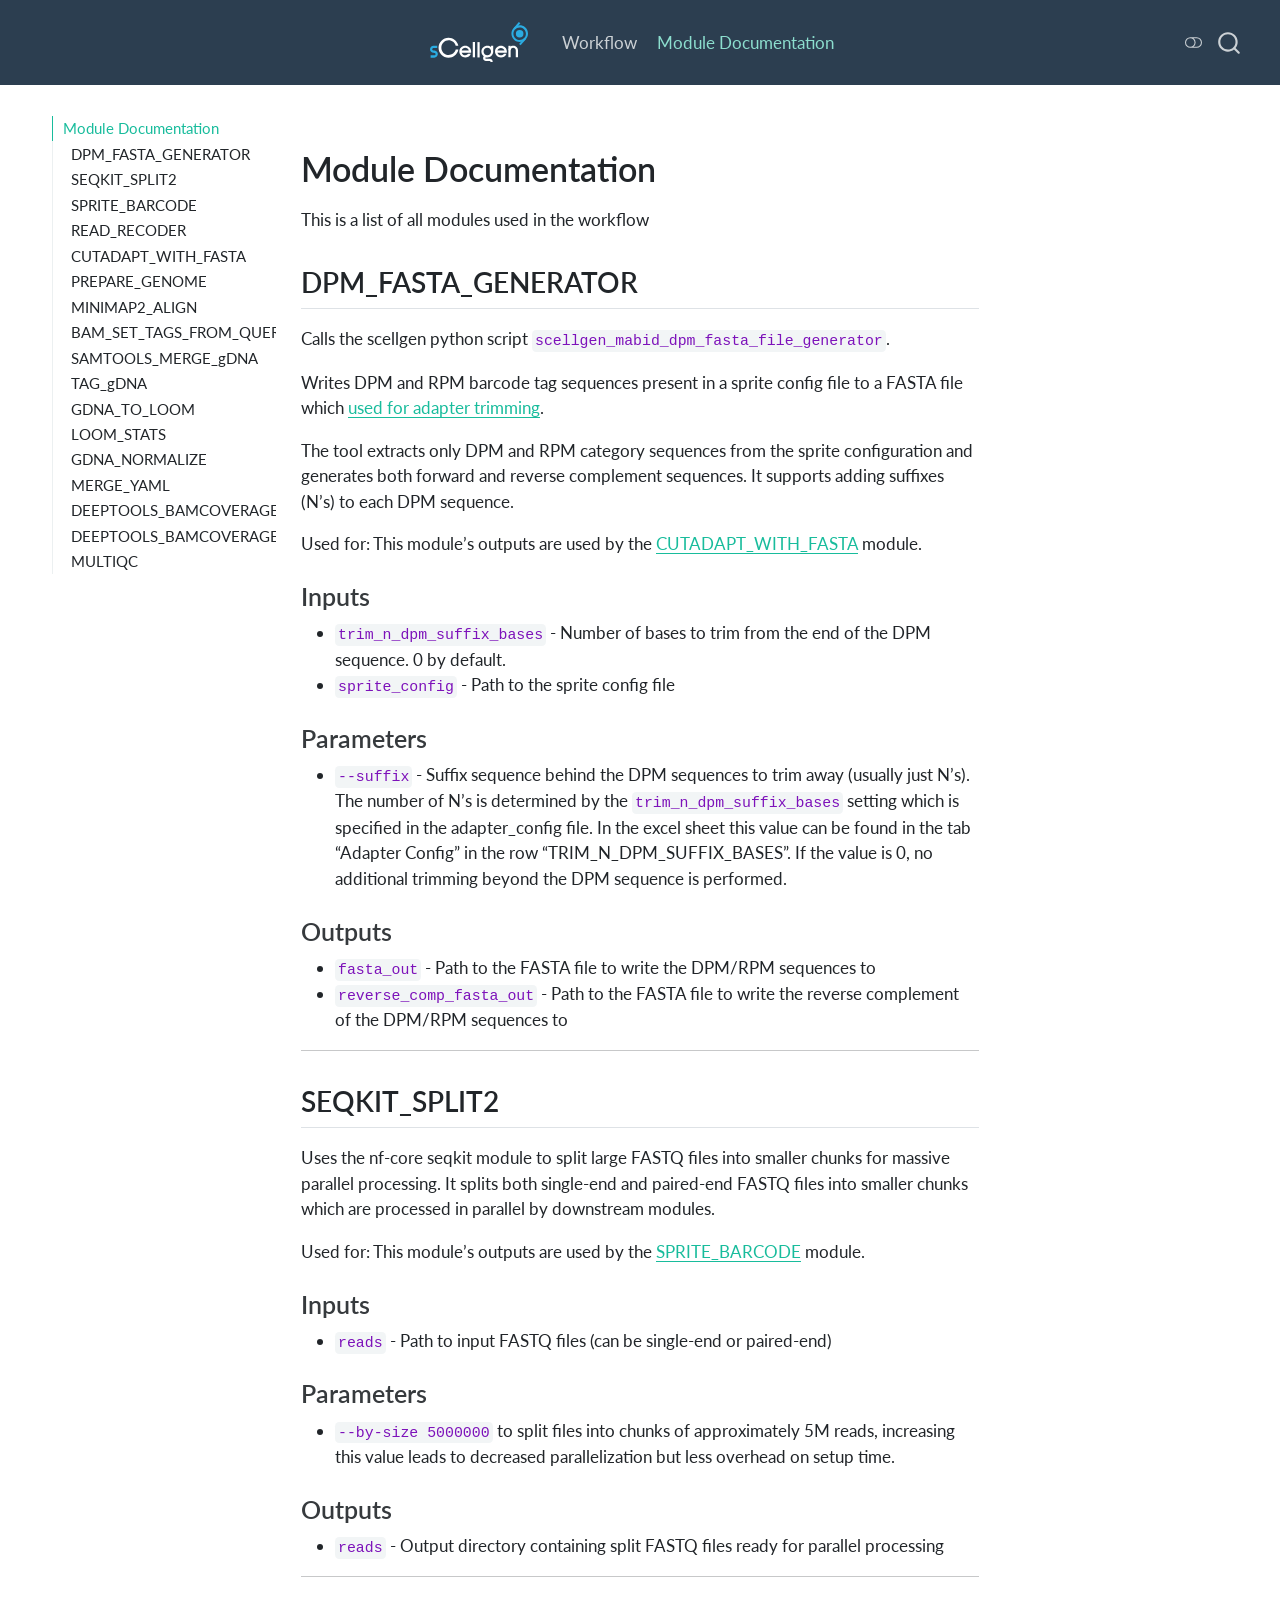
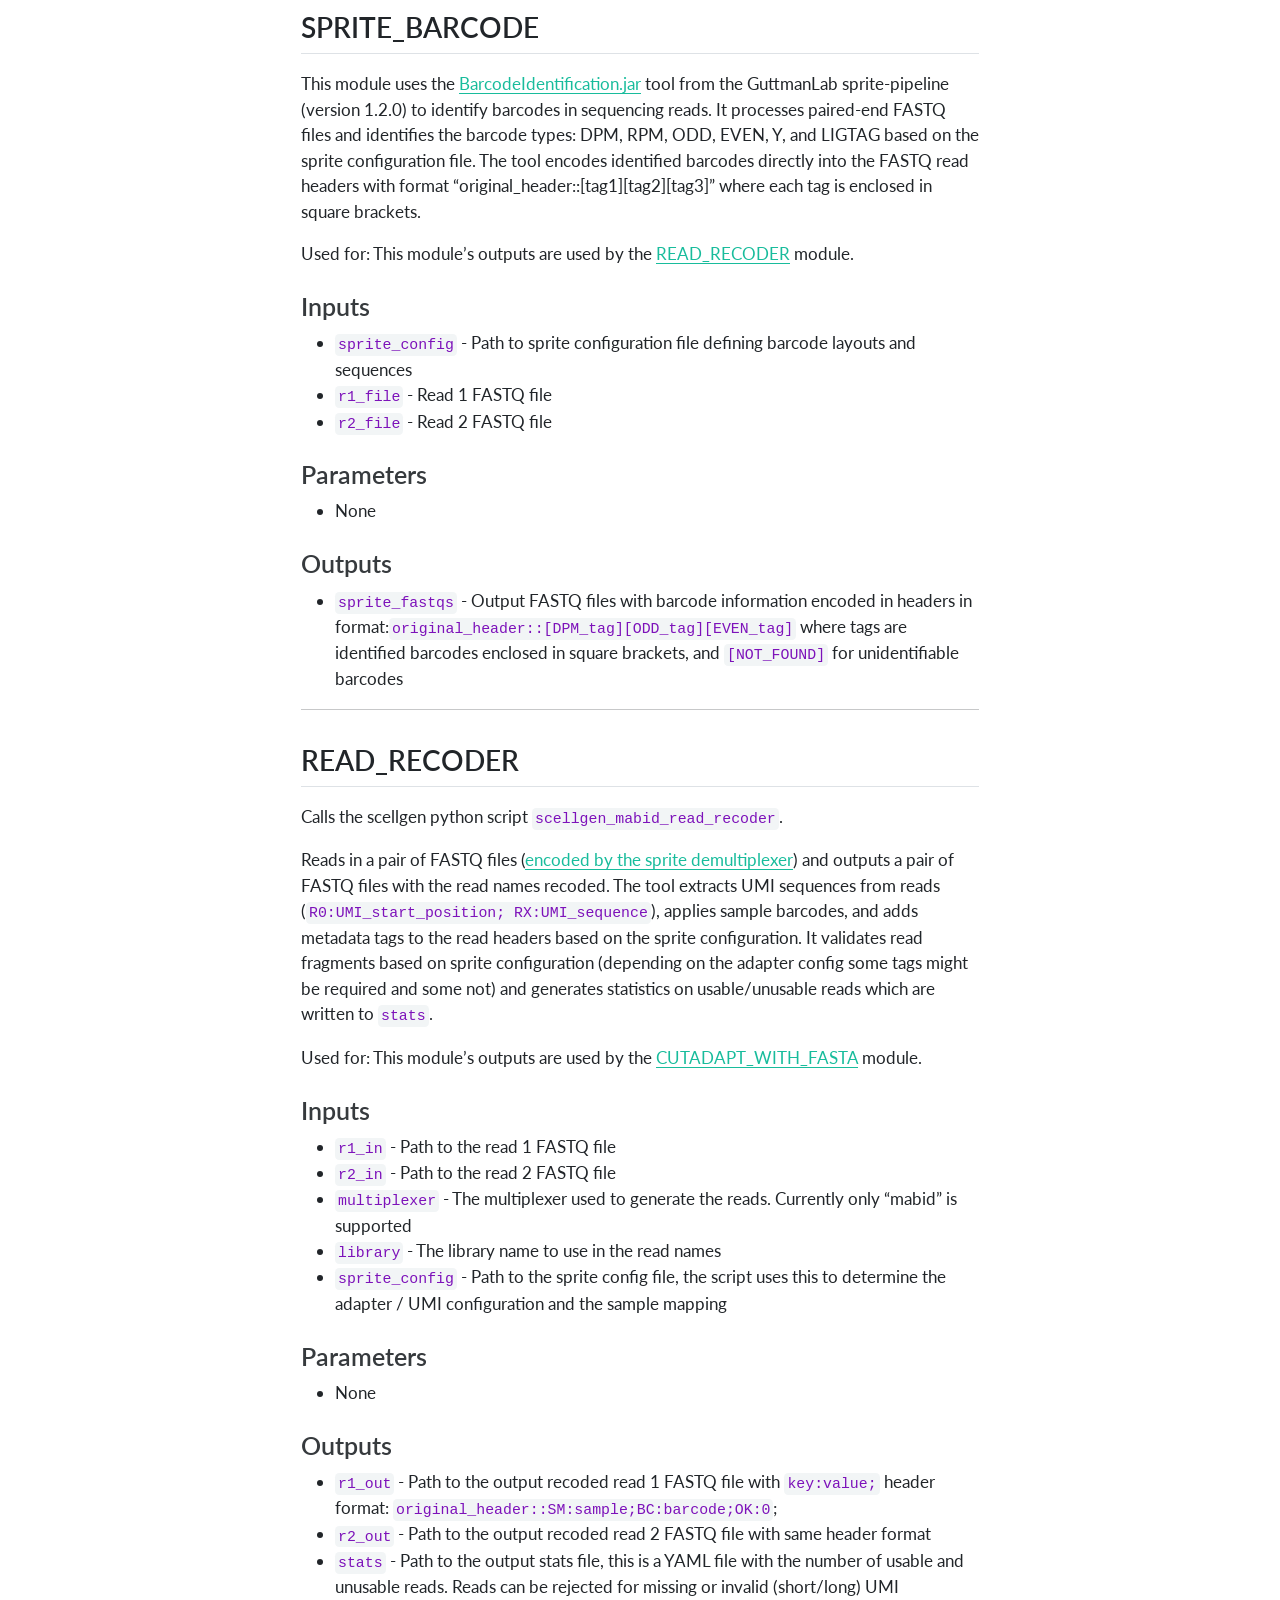
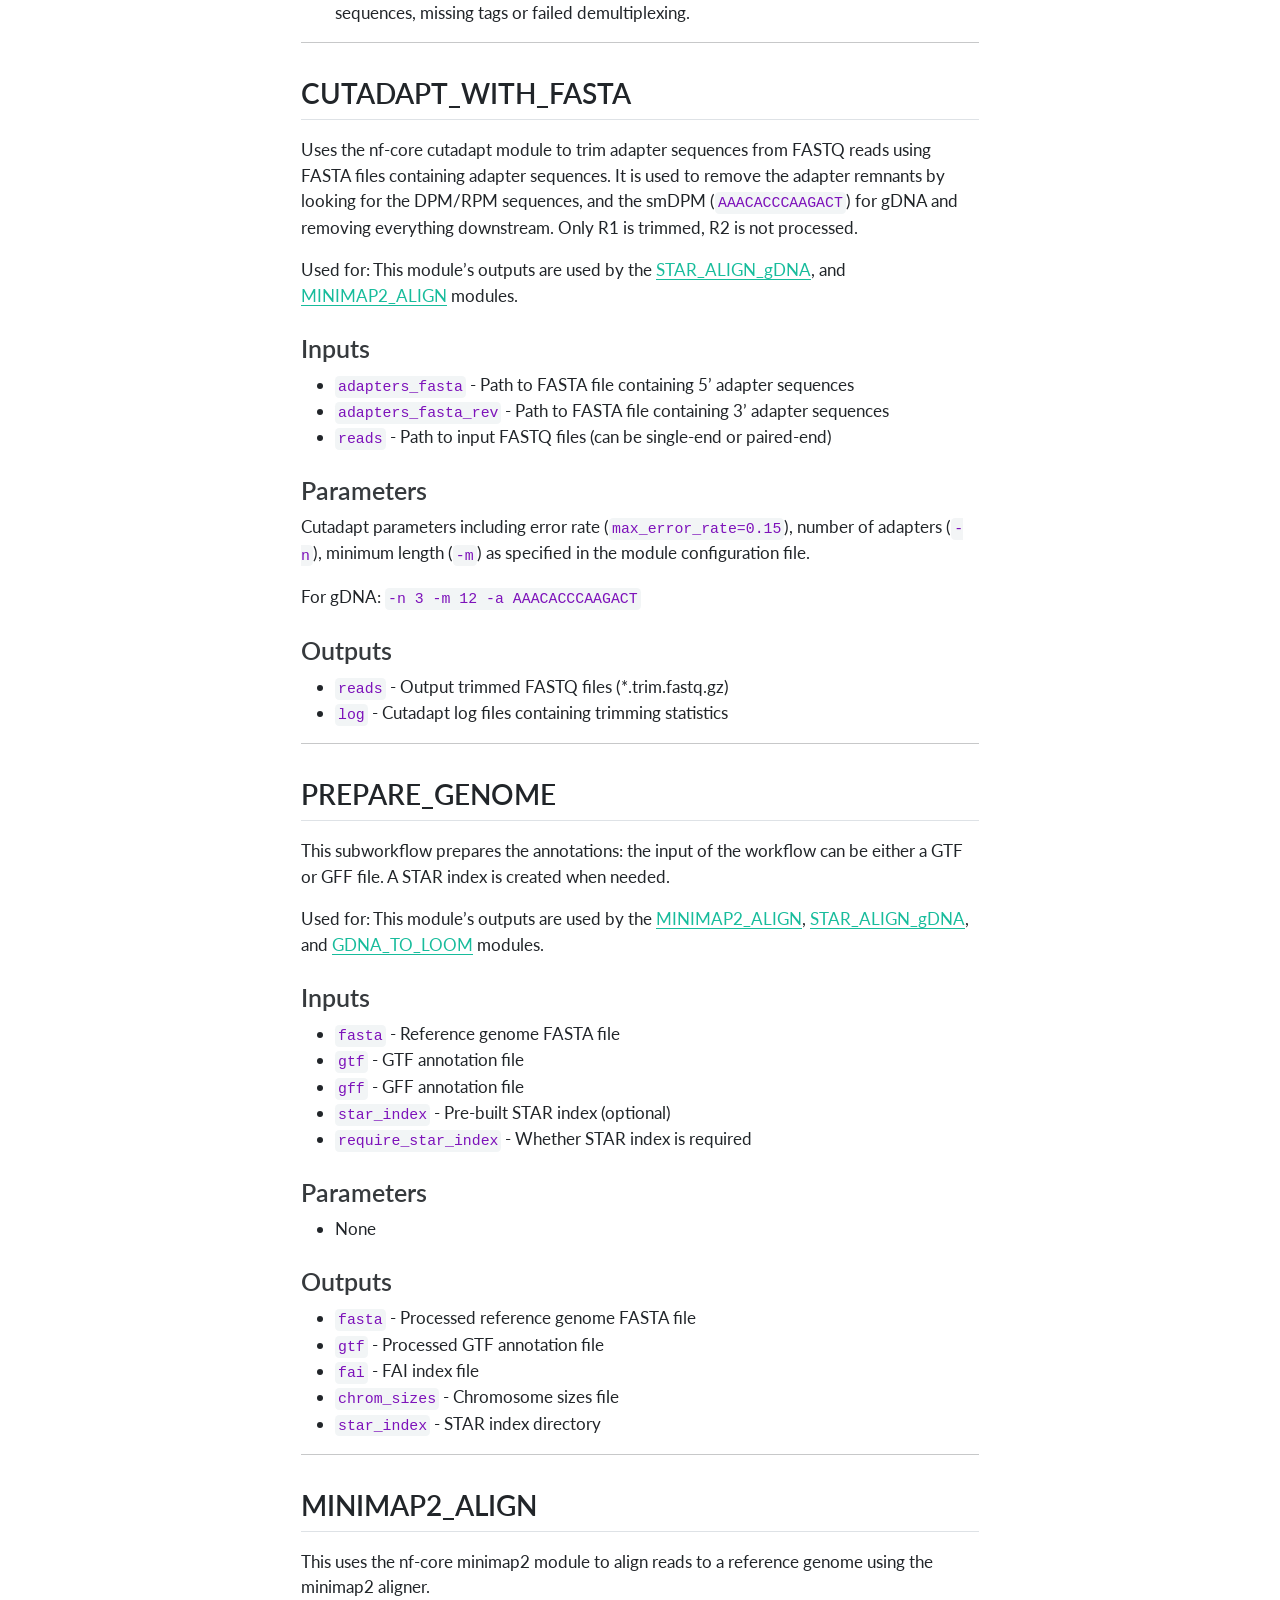
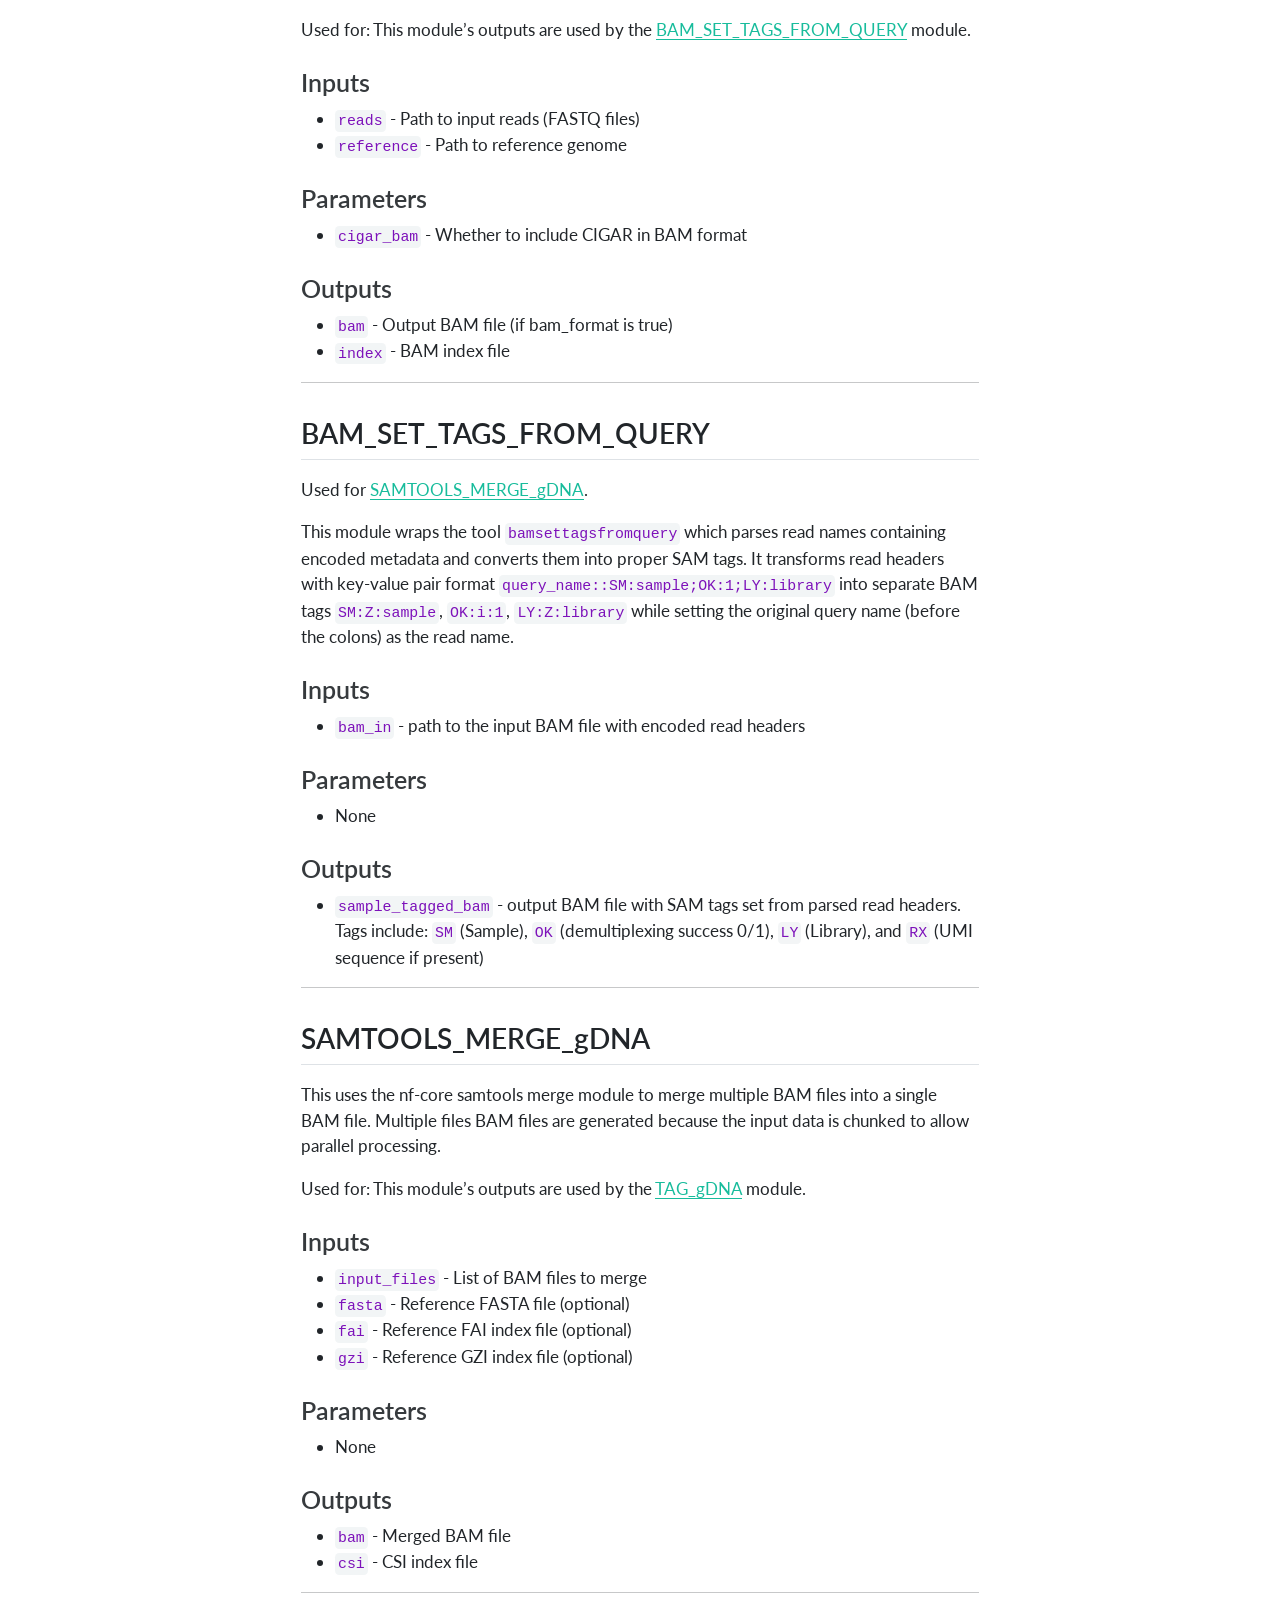
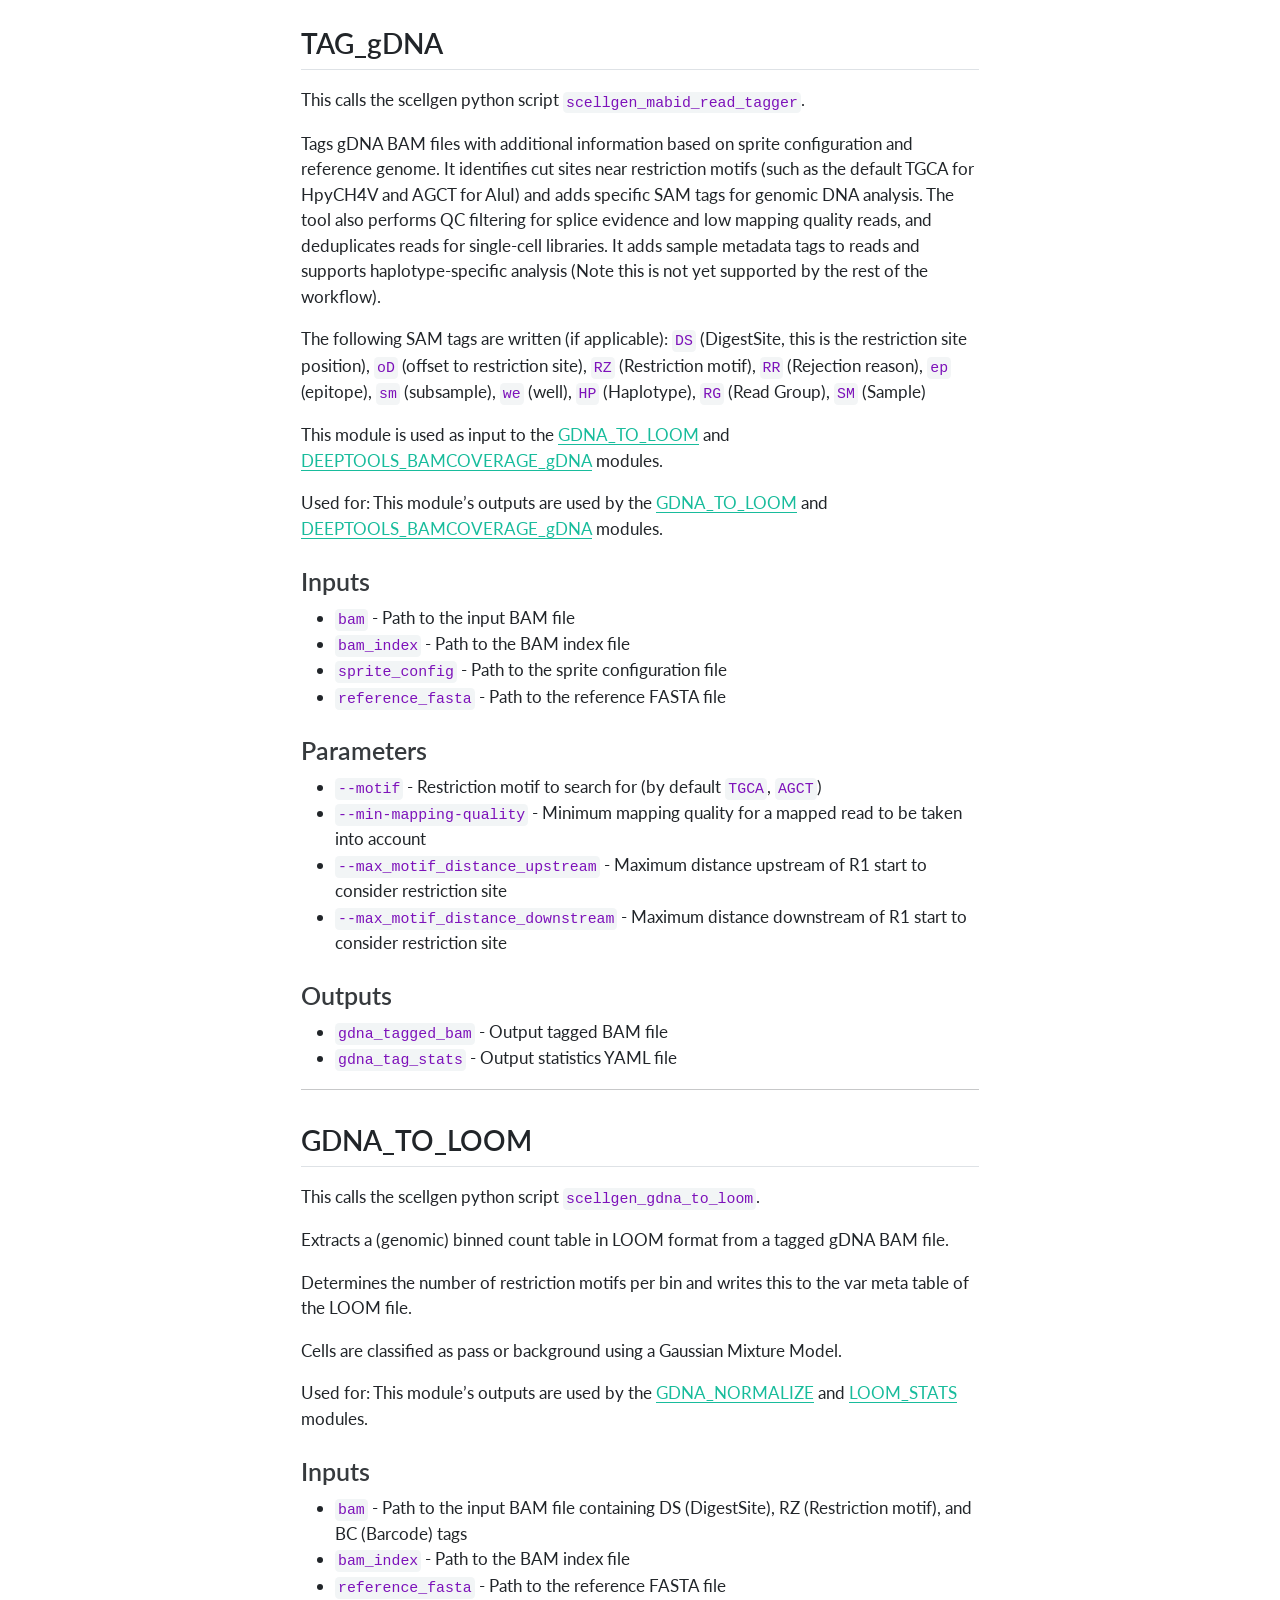
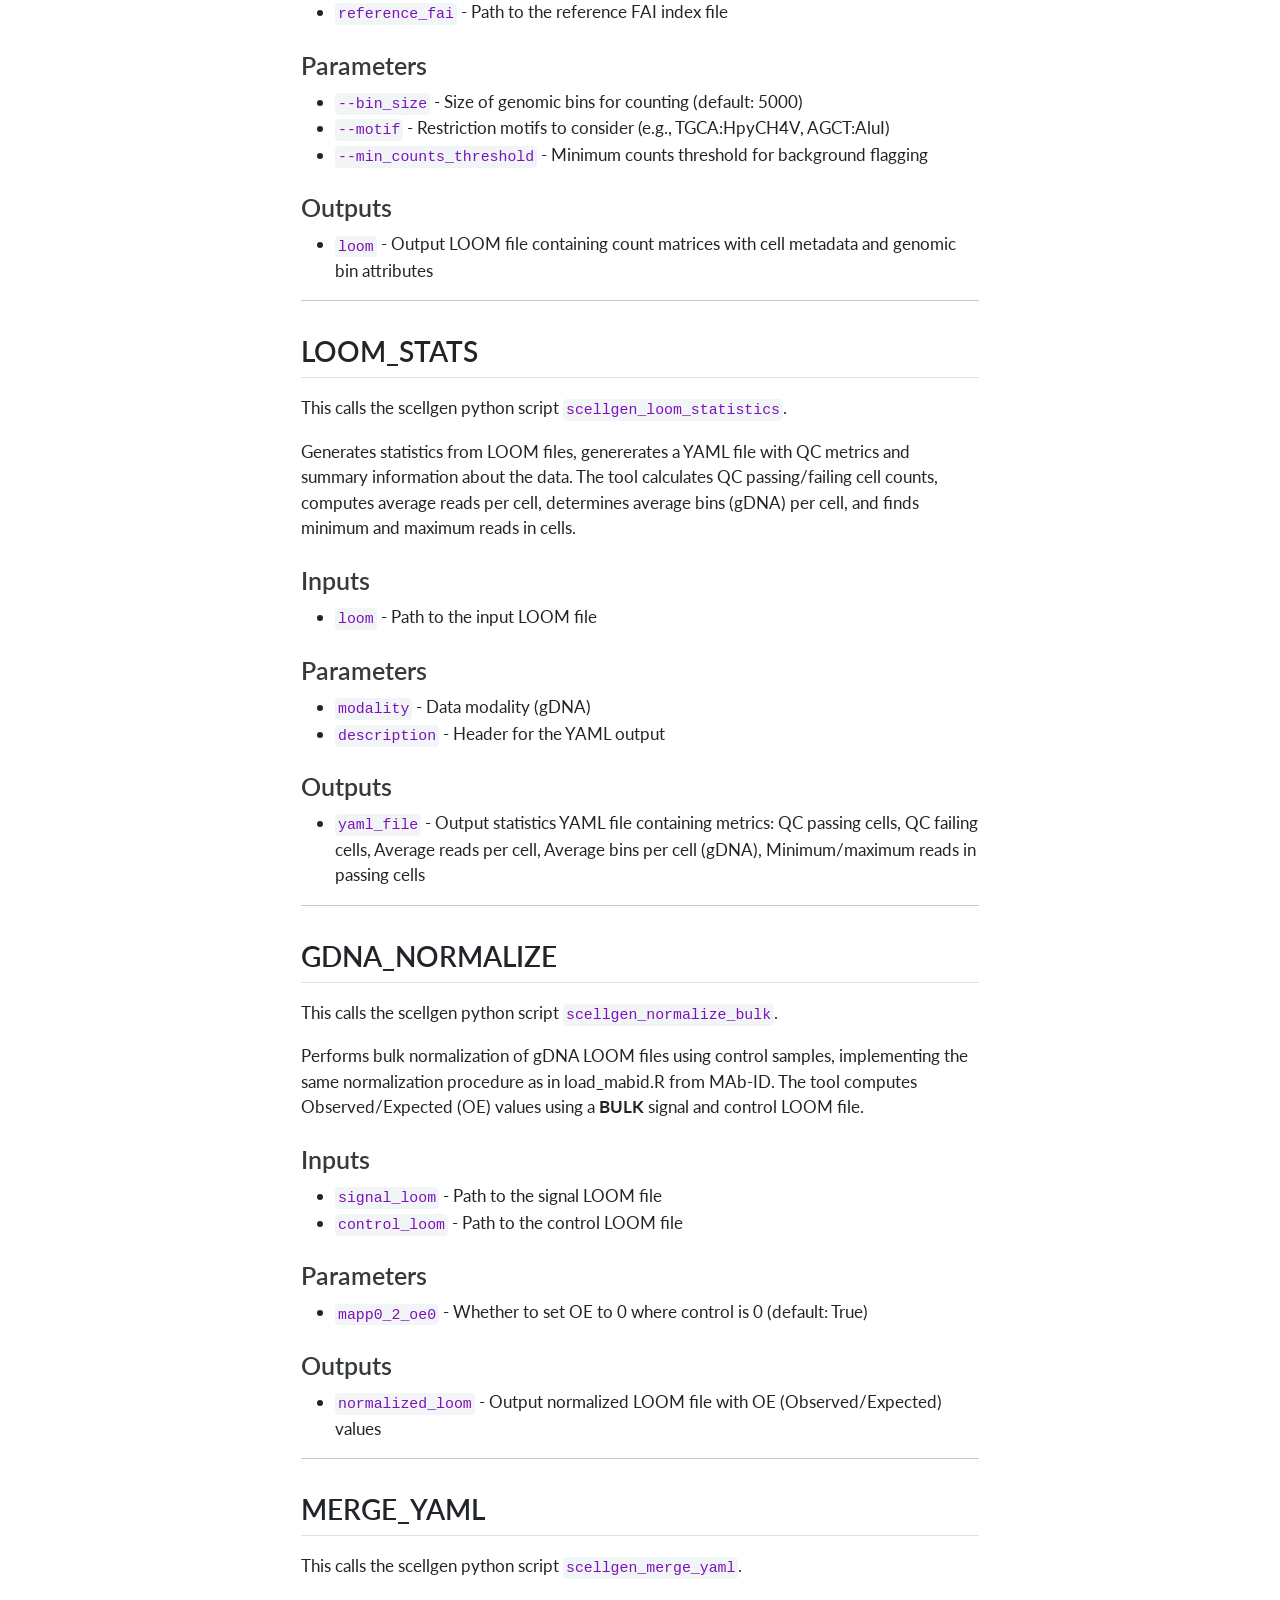
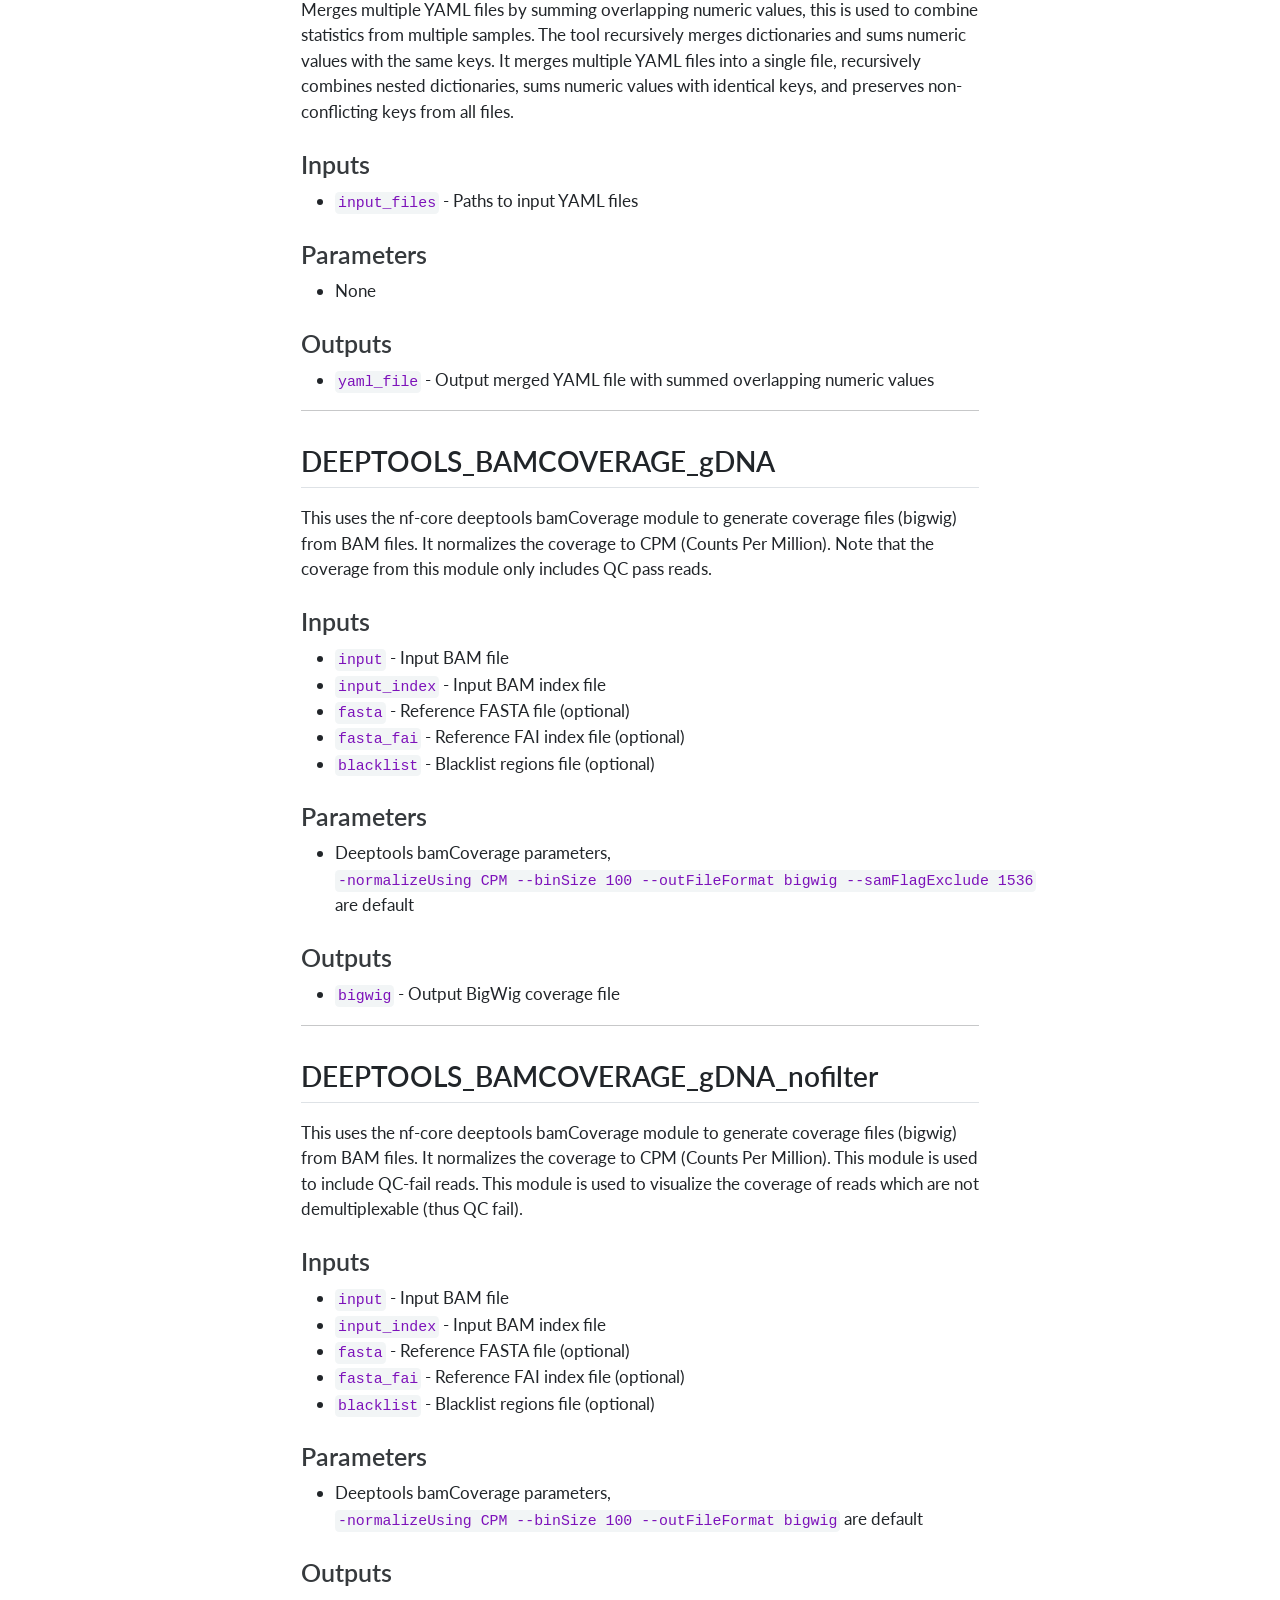
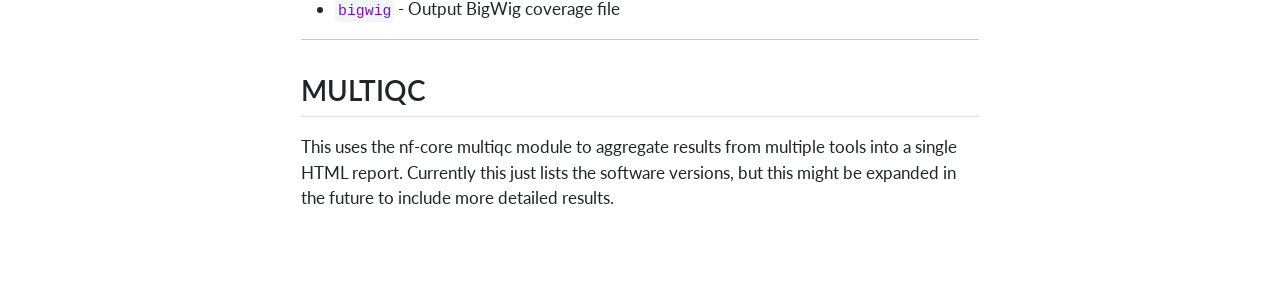
==== docs/documentation/modules.html @ f74f84a3 "Formatting changes" ====
<!DOCTYPE html>
<html xmlns="http://www.w3.org/1999/xhtml" lang="en" xml:lang="en"><head>

<meta charset="utf-8">
<meta name="generator" content="quarto-1.9.38">

<meta name="viewport" content="width=device-width, initial-scale=1.0, user-scalable=yes">


<title>modules</title>
<style>
/* Default styles provided by pandoc.
** See https://pandoc.org/MANUAL.html#variables-for-html for config info.
*/
code{white-space: pre-wrap;}
span.smallcaps{font-variant: small-caps;}
div.columns{display: flex; gap: min(4vw, 1.5em);}
div.column{flex: auto; overflow-x: auto;}
div.hanging-indent{margin-left: 1.5em; text-indent: -1.5em;}
ul.task-list{list-style: none;}
ul.task-list li input[type="checkbox"] {
  width: 0.8em;
  margin: 0 0.8em 0.2em -1em; /* quarto-specific, see https://github.com/quarto-dev/quarto-cli/issues/4556 */ 
  vertical-align: middle;
}
</style>


<script src="../site_libs/quarto-nav/quarto-nav.js"></script>
<script src="../site_libs/quarto-nav/headroom.min.js"></script>
<script src="../site_libs/clipboard/clipboard.min.js"></script>
<script src="../site_libs/quarto-search/autocomplete.umd.js"></script>
<script src="../site_libs/quarto-search/fuse.min.js"></script>
<script src="../site_libs/quarto-search/quarto-search.js"></script>
<meta name="quarto:offset" content="../">
<script src="../site_libs/quarto-html/quarto.js" type="module"></script>
<script src="../site_libs/quarto-html/tabsets/tabsets.js" type="module"></script>
<script src="../site_libs/quarto-html/popper.min.js"></script>
<script src="../site_libs/quarto-html/tippy.umd.min.js"></script>
<script src="../site_libs/quarto-html/anchor.min.js"></script>
<link href="../site_libs/quarto-html/tippy.css" rel="stylesheet">
<link href="../site_libs/quarto-html/quarto-syntax-highlighting-2ed7f7ae727038b1aa95f4c24ad3a3a6.css" rel="stylesheet" class="quarto-color-scheme" id="quarto-text-highlighting-styles">
<link href="../site_libs/quarto-html/quarto-syntax-highlighting-dark-a8dce9b896cea3c71b48d10bf222d40f.css" rel="stylesheet" class="quarto-color-scheme quarto-color-alternate" id="quarto-text-highlighting-styles">
<link href="../site_libs/quarto-html/quarto-syntax-highlighting-2ed7f7ae727038b1aa95f4c24ad3a3a6.css" rel="stylesheet" class="quarto-color-scheme-extra" id="quarto-text-highlighting-styles">
<script src="../site_libs/bootstrap/bootstrap.min.js"></script>
<link href="../site_libs/bootstrap/bootstrap-icons.css" rel="stylesheet">
<link href="../site_libs/bootstrap/bootstrap-d7d307c413fb65b9bc198478a8ed2e51.min.css" rel="stylesheet" append-hash="true" class="quarto-color-scheme" id="quarto-bootstrap" data-mode="light">
<link href="../site_libs/bootstrap/bootstrap-dark-c5d875d2f55a2044a411e298da852c41.min.css" rel="stylesheet" append-hash="true" class="quarto-color-scheme quarto-color-alternate" id="quarto-bootstrap" data-mode="dark">
<link href="../site_libs/bootstrap/bootstrap-d7d307c413fb65b9bc198478a8ed2e51.min.css" rel="stylesheet" append-hash="true" class="quarto-color-scheme-extra" id="quarto-bootstrap" data-mode="light">
<script id="quarto-search-options" type="application/json">{
  "location": "navbar",
  "copy-button": false,
  "collapse-after": 3,
  "panel-placement": "end",
  "type": "overlay",
  "limit": 50,
  "keyboard-shortcut": [
    "f",
    "/",
    "s"
  ],
  "show-item-context": false,
  "language": {
    "search-no-results-text": "No results",
    "search-matching-documents-text": "matching documents",
    "search-copy-link-title": "Copy link to search",
    "search-hide-matches-text": "Hide additional matches",
    "search-more-match-text": "more match in this document",
    "search-more-matches-text": "more matches in this document",
    "search-clear-button-title": "Clear",
    "search-text-placeholder": "",
    "search-detached-cancel-button-title": "Cancel",
    "search-submit-button-title": "Submit",
    "search-label": "Search"
  }
}</script>


<link rel="stylesheet" href="../assets/css/styles.css">
</head>

<body class="floating nav-fixed quarto-light"><script id="quarto-html-before-body" type="application/javascript">
    const toggleBodyColorMode = (bsSheetEl) => {
      const mode = bsSheetEl.getAttribute("data-mode");
      const bodyEl = window.document.querySelector("body");
      if (mode === "dark") {
        bodyEl.classList.add("quarto-dark");
        bodyEl.classList.remove("quarto-light");
      } else {
        bodyEl.classList.add("quarto-light");
        bodyEl.classList.remove("quarto-dark");
      }
    }
    const toggleBodyColorPrimary = () => {
      const bsSheetEl = window.document.querySelector("link#quarto-bootstrap:not([rel=disabled-stylesheet])");
      if (bsSheetEl) {
        toggleBodyColorMode(bsSheetEl);
      }
    }
    const setColorSchemeToggle = (alternate) => {
      const toggles = window.document.querySelectorAll('.quarto-color-scheme-toggle');
      for (let i=0; i < toggles.length; i++) {
        const toggle = toggles[i];
        if (toggle) {
          if (alternate) {
            toggle.classList.add("alternate");
          } else {
            toggle.classList.remove("alternate");
          }
        }
      }
    };
    const toggleColorMode = (alternate) => {
      // Switch the stylesheets
      const primaryStylesheets = window.document.querySelectorAll('link.quarto-color-scheme:not(.quarto-color-alternate)');
      const alternateStylesheets = window.document.querySelectorAll('link.quarto-color-scheme.quarto-color-alternate');
      manageTransitions('#quarto-margin-sidebar .nav-link', false);
      if (alternate) {
        // note: dark is layered on light, we don't disable primary!
        enableStylesheet(alternateStylesheets);
        for (const sheetNode of alternateStylesheets) {
          if (sheetNode.id === "quarto-bootstrap") {
            toggleBodyColorMode(sheetNode);
          }
        }
      } else {
        disableStylesheet(alternateStylesheets);
        enableStylesheet(primaryStylesheets)
        toggleBodyColorPrimary();
      }
      manageTransitions('#quarto-margin-sidebar .nav-link', true);
      // Switch the toggles
      setColorSchemeToggle(alternate)
      // Hack to workaround the fact that safari doesn't
      // properly recolor the scrollbar when toggling (#1455)
      if (navigator.userAgent.indexOf('Safari') > 0 && navigator.userAgent.indexOf('Chrome') == -1) {
        manageTransitions("body", false);
        window.scrollTo(0, 1);
        setTimeout(() => {
          window.scrollTo(0, 0);
          manageTransitions("body", true);
        }, 40);
      }
    }
    const disableStylesheet = (stylesheets) => {
      for (let i=0; i < stylesheets.length; i++) {
        const stylesheet = stylesheets[i];
        stylesheet.rel = 'disabled-stylesheet';
      }
    }
    const enableStylesheet = (stylesheets) => {
      for (let i=0; i < stylesheets.length; i++) {
        const stylesheet = stylesheets[i];
        if(stylesheet.rel !== 'stylesheet') { // for Chrome, which will still FOUC without this check
          stylesheet.rel = 'stylesheet';
        }
      }
    }
    const manageTransitions = (selector, allowTransitions) => {
      const els = window.document.querySelectorAll(selector);
      for (let i=0; i < els.length; i++) {
        const el = els[i];
        if (allowTransitions) {
          el.classList.remove('notransition');
        } else {
          el.classList.add('notransition');
        }
      }
    }
    const isFileUrl = () => {
      return window.location.protocol === 'file:';
    }
    const hasAlternateSentinel = () => {
      let styleSentinel = getColorSchemeSentinel();
      if (styleSentinel !== null) {
        return styleSentinel === "alternate";
      } else {
        return false;
      }
    }
    const setStyleSentinel = (alternate) => {
      const value = alternate ? "alternate" : "default";
      if (!isFileUrl()) {
        window.localStorage.setItem("quarto-color-scheme", value);
      } else {
        localAlternateSentinel = value;
      }
    }
    const getColorSchemeSentinel = () => {
      if (!isFileUrl()) {
        const storageValue = window.localStorage.getItem("quarto-color-scheme");
        return storageValue != null ? storageValue : localAlternateSentinel;
      } else {
        return localAlternateSentinel;
      }
    }
    const toggleGiscusIfUsed = (isAlternate, darkModeDefault) => {
      const baseTheme = document.querySelector('#giscus-base-theme')?.value ?? 'light';
      const alternateTheme = document.querySelector('#giscus-alt-theme')?.value ?? 'dark';
      let newTheme = '';
      if(authorPrefersDark) {
        newTheme = isAlternate ? baseTheme : alternateTheme;
      } else {
        newTheme = isAlternate ? alternateTheme : baseTheme;
      }
      const changeGiscusTheme = () => {
        // From: https://github.com/giscus/giscus/issues/336
        const sendMessage = (message) => {
          const iframe = document.querySelector('iframe.giscus-frame');
          if (!iframe) return;
          iframe.contentWindow.postMessage({ giscus: message }, 'https://giscus.app');
        }
        sendMessage({
          setConfig: {
            theme: newTheme
          }
        });
      }
      const isGiscussLoaded = window.document.querySelector('iframe.giscus-frame') !== null;
      if (isGiscussLoaded) {
        changeGiscusTheme();
      }
    };
    const authorPrefersDark = false;
    const darkModeDefault = authorPrefersDark;
      document.querySelector('link#quarto-text-highlighting-styles.quarto-color-scheme-extra').rel = 'disabled-stylesheet';
      document.querySelector('link#quarto-bootstrap.quarto-color-scheme-extra').rel = 'disabled-stylesheet';
    let localAlternateSentinel = darkModeDefault ? 'alternate' : 'default';
    // Dark / light mode switch
    window.quartoToggleColorScheme = () => {
      // Read the current dark / light value
      let toAlternate = !hasAlternateSentinel();
      toggleColorMode(toAlternate);
      setStyleSentinel(toAlternate);
      toggleGiscusIfUsed(toAlternate, darkModeDefault);
      window.dispatchEvent(new Event('resize'));
    };
    // Switch to dark mode if need be
    if (hasAlternateSentinel()) {
      toggleColorMode(true);
    } else {
      toggleColorMode(false);
    }
  </script>

<div id="quarto-search-results"></div>
  <header id="quarto-header" class="headroom fixed-top">
    <nav class="navbar navbar-expand-lg " data-bs-theme="dark">
      <div class="navbar-container container-fluid">
      <div class="navbar-brand-container mx-auto">
    <a href="../index.html" class="navbar-brand navbar-brand-logo">
    <img src="../assets/images/sCellgen_logo.svg" alt="" class="navbar-logo light-content">
    <img src="../assets/images/sCellgen_logo.svg" alt="" class="navbar-logo dark-content">
    </a>
  </div>
            <div id="quarto-search" class="" title="Search"></div>
          <button class="navbar-toggler" type="button" data-bs-toggle="collapse" data-bs-target="#navbarCollapse" aria-controls="navbarCollapse" role="menu" aria-expanded="false" aria-label="Toggle navigation" onclick="if (window.quartoToggleHeadroom) { window.quartoToggleHeadroom(); }">
  <span class="navbar-toggler-icon"></span>
</button>
          <div class="collapse navbar-collapse" id="navbarCollapse">
            <ul class="navbar-nav navbar-nav-scroll me-auto">
  <li class="nav-item">
    <a class="nav-link" href="../documentation/workflow.html"> 
<span class="menu-text">Workflow</span></a>
  </li>  
  <li class="nav-item">
    <a class="nav-link active" href="../documentation/modules.html" aria-current="page"> 
<span class="menu-text">Module Documentation</span></a>
  </li>  
</ul>
          </div> <!-- /navcollapse -->
            <div class="quarto-navbar-tools">
  <a href="" class="quarto-color-scheme-toggle quarto-navigation-tool  px-1" onclick="window.quartoToggleColorScheme(); return false;" title="Toggle dark mode"><i class="bi"></i></a>
</div>
      </div> <!-- /container-fluid -->
    </nav>
</header>
<!-- content -->
<div id="quarto-content" class="quarto-container page-columns page-rows-contents page-layout-article page-navbar">
<!-- sidebar -->
  <nav id="quarto-sidebar" class="sidebar collapse collapse-horizontal quarto-sidebar-collapse-item sidebar-navigation floating overflow-auto">
    <nav id="TOC" role="doc-toc" class="toc-active">
    <h2 id="toc-title">On this page</h2>
   
  <ul>
  <li><a href="#module-documentation" id="toc-module-documentation" class="nav-link active" data-scroll-target="#module-documentation">Module Documentation</a>
  <ul class="collapse">
  <li><a href="#dpm_fasta_generator" id="toc-dpm_fasta_generator" class="nav-link" data-scroll-target="#dpm_fasta_generator">DPM_FASTA_GENERATOR</a>
  <ul class="collapse">
  <li><a href="#inputs" id="toc-inputs" class="nav-link" data-scroll-target="#inputs">Inputs</a></li>
  <li><a href="#parameters" id="toc-parameters" class="nav-link" data-scroll-target="#parameters">Parameters</a></li>
  <li><a href="#outputs" id="toc-outputs" class="nav-link" data-scroll-target="#outputs">Outputs</a></li>
  </ul></li>
  <li><a href="#seqkit_split2" id="toc-seqkit_split2" class="nav-link" data-scroll-target="#seqkit_split2">SEQKIT_SPLIT2</a>
  <ul class="collapse">
  <li><a href="#inputs-1" id="toc-inputs-1" class="nav-link" data-scroll-target="#inputs-1">Inputs</a></li>
  <li><a href="#parameters-1" id="toc-parameters-1" class="nav-link" data-scroll-target="#parameters-1">Parameters</a></li>
  <li><a href="#outputs-1" id="toc-outputs-1" class="nav-link" data-scroll-target="#outputs-1">Outputs</a></li>
  </ul></li>
  <li><a href="#sprite_barcode" id="toc-sprite_barcode" class="nav-link" data-scroll-target="#sprite_barcode">SPRITE_BARCODE</a>
  <ul class="collapse">
  <li><a href="#inputs-2" id="toc-inputs-2" class="nav-link" data-scroll-target="#inputs-2">Inputs</a></li>
  <li><a href="#parameters-2" id="toc-parameters-2" class="nav-link" data-scroll-target="#parameters-2">Parameters</a></li>
  <li><a href="#outputs-2" id="toc-outputs-2" class="nav-link" data-scroll-target="#outputs-2">Outputs</a></li>
  </ul></li>
  <li><a href="#read_recoder" id="toc-read_recoder" class="nav-link" data-scroll-target="#read_recoder">READ_RECODER</a>
  <ul class="collapse">
  <li><a href="#inputs-3" id="toc-inputs-3" class="nav-link" data-scroll-target="#inputs-3">Inputs</a></li>
  <li><a href="#parameters-3" id="toc-parameters-3" class="nav-link" data-scroll-target="#parameters-3">Parameters</a></li>
  <li><a href="#outputs-3" id="toc-outputs-3" class="nav-link" data-scroll-target="#outputs-3">Outputs</a></li>
  </ul></li>
  <li><a href="#cutadapt_with_fasta" id="toc-cutadapt_with_fasta" class="nav-link" data-scroll-target="#cutadapt_with_fasta">CUTADAPT_WITH_FASTA</a>
  <ul class="collapse">
  <li><a href="#inputs-4" id="toc-inputs-4" class="nav-link" data-scroll-target="#inputs-4">Inputs</a></li>
  <li><a href="#parameters-4" id="toc-parameters-4" class="nav-link" data-scroll-target="#parameters-4">Parameters</a></li>
  <li><a href="#outputs-4" id="toc-outputs-4" class="nav-link" data-scroll-target="#outputs-4">Outputs</a></li>
  </ul></li>
  <li><a href="#prepare_genome" id="toc-prepare_genome" class="nav-link" data-scroll-target="#prepare_genome">PREPARE_GENOME</a>
  <ul class="collapse">
  <li><a href="#inputs-5" id="toc-inputs-5" class="nav-link" data-scroll-target="#inputs-5">Inputs</a></li>
  <li><a href="#parameters-5" id="toc-parameters-5" class="nav-link" data-scroll-target="#parameters-5">Parameters</a></li>
  <li><a href="#outputs-5" id="toc-outputs-5" class="nav-link" data-scroll-target="#outputs-5">Outputs</a></li>
  </ul></li>
  <li><a href="#minimap2_align" id="toc-minimap2_align" class="nav-link" data-scroll-target="#minimap2_align">MINIMAP2_ALIGN</a>
  <ul class="collapse">
  <li><a href="#inputs-6" id="toc-inputs-6" class="nav-link" data-scroll-target="#inputs-6">Inputs</a></li>
  <li><a href="#parameters-6" id="toc-parameters-6" class="nav-link" data-scroll-target="#parameters-6">Parameters</a></li>
  <li><a href="#outputs-6" id="toc-outputs-6" class="nav-link" data-scroll-target="#outputs-6">Outputs</a></li>
  </ul></li>
  <li><a href="#bam_set_tags_from_query" id="toc-bam_set_tags_from_query" class="nav-link" data-scroll-target="#bam_set_tags_from_query">BAM_SET_TAGS_FROM_QUERY</a>
  <ul class="collapse">
  <li><a href="#inputs-7" id="toc-inputs-7" class="nav-link" data-scroll-target="#inputs-7">Inputs</a></li>
  <li><a href="#parameters-7" id="toc-parameters-7" class="nav-link" data-scroll-target="#parameters-7">Parameters</a></li>
  <li><a href="#outputs-7" id="toc-outputs-7" class="nav-link" data-scroll-target="#outputs-7">Outputs</a></li>
  </ul></li>
  <li><a href="#samtools_merge_gdna" id="toc-samtools_merge_gdna" class="nav-link" data-scroll-target="#samtools_merge_gdna">SAMTOOLS_MERGE_gDNA</a>
  <ul class="collapse">
  <li><a href="#inputs-8" id="toc-inputs-8" class="nav-link" data-scroll-target="#inputs-8">Inputs</a></li>
  <li><a href="#parameters-8" id="toc-parameters-8" class="nav-link" data-scroll-target="#parameters-8">Parameters</a></li>
  <li><a href="#outputs-8" id="toc-outputs-8" class="nav-link" data-scroll-target="#outputs-8">Outputs</a></li>
  </ul></li>
  <li><a href="#tag_gdna" id="toc-tag_gdna" class="nav-link" data-scroll-target="#tag_gdna">TAG_gDNA</a>
  <ul class="collapse">
  <li><a href="#inputs-9" id="toc-inputs-9" class="nav-link" data-scroll-target="#inputs-9">Inputs</a></li>
  <li><a href="#parameters-9" id="toc-parameters-9" class="nav-link" data-scroll-target="#parameters-9">Parameters</a></li>
  <li><a href="#outputs-9" id="toc-outputs-9" class="nav-link" data-scroll-target="#outputs-9">Outputs</a></li>
  </ul></li>
  <li><a href="#gdna_to_loom" id="toc-gdna_to_loom" class="nav-link" data-scroll-target="#gdna_to_loom">GDNA_TO_LOOM</a>
  <ul class="collapse">
  <li><a href="#inputs-10" id="toc-inputs-10" class="nav-link" data-scroll-target="#inputs-10">Inputs</a></li>
  <li><a href="#parameters-10" id="toc-parameters-10" class="nav-link" data-scroll-target="#parameters-10">Parameters</a></li>
  <li><a href="#outputs-10" id="toc-outputs-10" class="nav-link" data-scroll-target="#outputs-10">Outputs</a></li>
  </ul></li>
  <li><a href="#loom_stats" id="toc-loom_stats" class="nav-link" data-scroll-target="#loom_stats">LOOM_STATS</a>
  <ul class="collapse">
  <li><a href="#inputs-11" id="toc-inputs-11" class="nav-link" data-scroll-target="#inputs-11">Inputs</a></li>
  <li><a href="#parameters-11" id="toc-parameters-11" class="nav-link" data-scroll-target="#parameters-11">Parameters</a></li>
  <li><a href="#outputs-11" id="toc-outputs-11" class="nav-link" data-scroll-target="#outputs-11">Outputs</a></li>
  </ul></li>
  <li><a href="#gdna_normalize" id="toc-gdna_normalize" class="nav-link" data-scroll-target="#gdna_normalize">GDNA_NORMALIZE</a>
  <ul class="collapse">
  <li><a href="#inputs-12" id="toc-inputs-12" class="nav-link" data-scroll-target="#inputs-12">Inputs</a></li>
  <li><a href="#parameters-12" id="toc-parameters-12" class="nav-link" data-scroll-target="#parameters-12">Parameters</a></li>
  <li><a href="#outputs-12" id="toc-outputs-12" class="nav-link" data-scroll-target="#outputs-12">Outputs</a></li>
  </ul></li>
  <li><a href="#merge_yaml" id="toc-merge_yaml" class="nav-link" data-scroll-target="#merge_yaml">MERGE_YAML</a>
  <ul class="collapse">
  <li><a href="#inputs-13" id="toc-inputs-13" class="nav-link" data-scroll-target="#inputs-13">Inputs</a></li>
  <li><a href="#parameters-13" id="toc-parameters-13" class="nav-link" data-scroll-target="#parameters-13">Parameters</a></li>
  <li><a href="#outputs-13" id="toc-outputs-13" class="nav-link" data-scroll-target="#outputs-13">Outputs</a></li>
  </ul></li>
  <li><a href="#deeptools_bamcoverage_gdna" id="toc-deeptools_bamcoverage_gdna" class="nav-link" data-scroll-target="#deeptools_bamcoverage_gdna">DEEPTOOLS_BAMCOVERAGE_gDNA</a>
  <ul class="collapse">
  <li><a href="#inputs-14" id="toc-inputs-14" class="nav-link" data-scroll-target="#inputs-14">Inputs</a></li>
  <li><a href="#parameters-14" id="toc-parameters-14" class="nav-link" data-scroll-target="#parameters-14">Parameters</a></li>
  <li><a href="#outputs-14" id="toc-outputs-14" class="nav-link" data-scroll-target="#outputs-14">Outputs</a></li>
  </ul></li>
  <li><a href="#deeptools_bamcoverage_gdna_nofilter" id="toc-deeptools_bamcoverage_gdna_nofilter" class="nav-link" data-scroll-target="#deeptools_bamcoverage_gdna_nofilter">DEEPTOOLS_BAMCOVERAGE_gDNA_nofilter</a>
  <ul class="collapse">
  <li><a href="#inputs-15" id="toc-inputs-15" class="nav-link" data-scroll-target="#inputs-15">Inputs</a></li>
  <li><a href="#parameters-15" id="toc-parameters-15" class="nav-link" data-scroll-target="#parameters-15">Parameters</a></li>
  <li><a href="#outputs-15" id="toc-outputs-15" class="nav-link" data-scroll-target="#outputs-15">Outputs</a></li>
  </ul></li>
  <li><a href="#multiqc" id="toc-multiqc" class="nav-link" data-scroll-target="#multiqc">MULTIQC</a></li>
  </ul></li>
  </ul>
</nav>
</nav>
<div id="quarto-sidebar-glass" class="quarto-sidebar-collapse-item" data-bs-toggle="collapse" data-bs-target=".quarto-sidebar-collapse-item"></div>
<!-- margin-sidebar -->
    <div id="quarto-margin-sidebar" class="sidebar margin-sidebar zindex-bottom">
    </div>
<!-- main -->
<main class="content" id="quarto-document-content"><header id="title-block-header" class="quarto-title-block"></header>





<section id="module-documentation" class="level1">
<h1>Module Documentation</h1>
<p>This is a list of all modules used in the workflow</p>
<section id="dpm_fasta_generator" class="level2">
<h2 class="anchored" data-anchor-id="dpm_fasta_generator">DPM_FASTA_GENERATOR</h2>
<p>Calls the scellgen python script <code>scellgen_mabid_dpm_fasta_file_generator</code>.</p>
<p>Writes DPM and RPM barcode tag sequences present in a sprite config file to a FASTA file which <a href="#CUTADAPT_WITH_FASTA" title="#CUTADAPT_WITH_FASTA">used for adapter trimming</a>.</p>
<p>The tool extracts only DPM and RPM category sequences from the sprite configuration and generates both forward and reverse complement sequences. It supports adding suffixes (N’s) to each DPM sequence.</p>
<p>Used for: This module’s outputs are used by the <a href="#CUTADAPT_WITH_FASTA" title="#CUTADAPT_WITH_FASTA">CUTADAPT_WITH_FASTA</a> module.</p>
<section id="inputs" class="level3">
<h3 class="anchored" data-anchor-id="inputs">Inputs</h3>
<ul>
<li><code>trim_n_dpm_suffix_bases</code> - Number of bases to trim from the end of the DPM sequence. 0 by default.</li>
<li><code>sprite_config</code> - Path to the sprite config file</li>
</ul>
</section>
<section id="parameters" class="level3">
<h3 class="anchored" data-anchor-id="parameters">Parameters</h3>
<ul>
<li><code>--suffix</code> - Suffix sequence behind the DPM sequences to trim away (usually just N’s). The number of N’s is determined by the <code>trim_n_dpm_suffix_bases</code> setting which is specified in the adapter_config file. In the excel sheet this value can be found in the tab “Adapter Config” in the row “TRIM_N_DPM_SUFFIX_BASES”. If the value is 0, no additional trimming beyond the DPM sequence is performed.</li>
</ul>
</section>
<section id="outputs" class="level3">
<h3 class="anchored" data-anchor-id="outputs">Outputs</h3>
<ul>
<li><code>fasta_out</code> - Path to the FASTA file to write the DPM/RPM sequences to</li>
<li><code>reverse_comp_fasta_out</code> - Path to the FASTA file to write the reverse complement of the DPM/RPM sequences to</li>
</ul>
<hr>
</section>
</section>
<section id="seqkit_split2" class="level2">
<h2 class="anchored" data-anchor-id="seqkit_split2">SEQKIT_SPLIT2</h2>
<p>Uses the nf-core seqkit module to split large FASTQ files into smaller chunks for massive parallel processing. It splits both single-end and paired-end FASTQ files into smaller chunks which are processed in parallel by downstream modules.</p>
<p>Used for: This module’s outputs are used by the <a href="#SPRITE_BARCODE" title="#SPRITE_BARCODE">SPRITE_BARCODE</a> module.</p>
<section id="inputs-1" class="level3">
<h3 class="anchored" data-anchor-id="inputs-1">Inputs</h3>
<ul>
<li><code>reads</code> - Path to input FASTQ files (can be single-end or paired-end)</li>
</ul>
</section>
<section id="parameters-1" class="level3">
<h3 class="anchored" data-anchor-id="parameters-1">Parameters</h3>
<ul>
<li><code>--by-size 5000000</code> to split files into chunks of approximately 5M reads, increasing this value leads to decreased parallelization but less overhead on setup time.</li>
</ul>
</section>
<section id="outputs-1" class="level3">
<h3 class="anchored" data-anchor-id="outputs-1">Outputs</h3>
<ul>
<li><code>reads</code> - Output directory containing split FASTQ files ready for parallel processing</li>
</ul>
<hr>
</section>
</section>
<section id="sprite_barcode" class="level2">
<h2 class="anchored" data-anchor-id="sprite_barcode">SPRITE_BARCODE</h2>
<p>This module uses the <a href="https://github.com/GuttmanLab/sprite-pipeline/tree/master/scripts/java" title="https://github.com/GuttmanLab/sprite-pipeline/tree/master/scripts/java">BarcodeIdentification.jar</a> tool from the GuttmanLab sprite-pipeline (version 1.2.0) to identify barcodes in sequencing reads. It processes paired-end FASTQ files and identifies the barcode types: DPM, RPM, ODD, EVEN, Y, and LIGTAG based on the sprite configuration file. The tool encodes identified barcodes directly into the FASTQ read headers with format “original_header::[tag1][tag2][tag3]” where each tag is enclosed in square brackets.</p>
<p>Used for: This module’s outputs are used by the <a href="#READ_RECODER" title="#READ_RECODER">READ_RECODER</a> module.</p>
<section id="inputs-2" class="level3">
<h3 class="anchored" data-anchor-id="inputs-2">Inputs</h3>
<ul>
<li><code>sprite_config</code> - Path to sprite configuration file defining barcode layouts and sequences</li>
<li><code>r1_file</code> - Read 1 FASTQ file</li>
<li><code>r2_file</code> - Read 2 FASTQ file</li>
</ul>
</section>
<section id="parameters-2" class="level3">
<h3 class="anchored" data-anchor-id="parameters-2">Parameters</h3>
<ul>
<li>None</li>
</ul>
</section>
<section id="outputs-2" class="level3">
<h3 class="anchored" data-anchor-id="outputs-2">Outputs</h3>
<ul>
<li><code>sprite_fastqs</code> - Output FASTQ files with barcode information encoded in headers in format:<code>original_header::[DPM_tag][ODD_tag][EVEN_tag]</code> where tags are identified barcodes enclosed in square brackets, and <code>[NOT_FOUND]</code> for unidentifiable barcodes</li>
</ul>
<hr>
</section>
</section>
<section id="read_recoder" class="level2">
<h2 class="anchored" data-anchor-id="read_recoder">READ_RECODER</h2>
<p>Calls the scellgen python script <code>scellgen_mabid_read_recoder</code>.</p>
<p>Reads in a pair of FASTQ files (<a href="#sprite_barcode" title="#sprite_barcode">encoded by the sprite demultiplexer</a>) and outputs a pair of FASTQ files with the read names recoded. The tool extracts UMI sequences from reads (<code>R0:UMI_start_position; RX:UMI_sequence</code>), applies sample barcodes, and adds metadata tags to the read headers based on the sprite configuration. It validates read fragments based on sprite configuration (depending on the adapter config some tags might be required and some not) and generates statistics on usable/unusable reads which are written to <code>stats</code>.</p>
<p>Used for: This module’s outputs are used by the <a href="#CUTADAPT_WITH_FASTA" title="#CUTADAPT_WITH_FASTA">CUTADAPT_WITH_FASTA</a> module.</p>
<section id="inputs-3" class="level3">
<h3 class="anchored" data-anchor-id="inputs-3">Inputs</h3>
<ul>
<li><code>r1_in</code> - Path to the read 1 FASTQ file</li>
<li><code>r2_in</code> - Path to the read 2 FASTQ file</li>
<li><code>multiplexer</code> - The multiplexer used to generate the reads. Currently only “mabid” is supported</li>
<li><code>library</code> - The library name to use in the read names</li>
<li><code>sprite_config</code> - Path to the sprite config file, the script uses this to determine the adapter / UMI configuration and the sample mapping</li>
</ul>
</section>
<section id="parameters-3" class="level3">
<h3 class="anchored" data-anchor-id="parameters-3">Parameters</h3>
<ul>
<li>None</li>
</ul>
</section>
<section id="outputs-3" class="level3">
<h3 class="anchored" data-anchor-id="outputs-3">Outputs</h3>
<ul>
<li><code>r1_out</code> - Path to the output recoded read 1 FASTQ file with <code>key:value;</code> header format: <code>original_header::SM:sample;BC:barcode;OK:0</code>;</li>
<li><code>r2_out</code> - Path to the output recoded read 2 FASTQ file with same header format</li>
<li><code>stats</code> - Path to the output stats file, this is a YAML file with the number of usable and unusable reads. Reads can be rejected for missing or invalid (short/long) UMI sequences, missing tags or failed demultiplexing.</li>
</ul>
<hr>
</section>
</section>
<section id="cutadapt_with_fasta" class="level2">
<h2 class="anchored" data-anchor-id="cutadapt_with_fasta">CUTADAPT_WITH_FASTA</h2>
<p>Uses the nf-core cutadapt module to trim adapter sequences from FASTQ reads using FASTA files containing adapter sequences. It is used to remove the adapter remnants by looking for the DPM/RPM sequences, and the smDPM (<code>AAACACCCAAGACT</code>) for gDNA and removing everything downstream. Only R1 is trimmed, R2 is not processed.</p>
<p>Used for: This module’s outputs are used by the <a href="#STAR_ALIGN_gDNA" title="#STAR_ALIGN_gDNA">STAR_ALIGN_gDNA</a>, and <a href="#MINIMAP2_ALIGN" title="#MINIMAP2_ALIGN">MINIMAP2_ALIGN</a> modules.</p>
<section id="inputs-4" class="level3">
<h3 class="anchored" data-anchor-id="inputs-4">Inputs</h3>
<ul>
<li><code>adapters_fasta</code> - Path to FASTA file containing 5’ adapter sequences</li>
<li><code>adapters_fasta_rev</code> - Path to FASTA file containing 3’ adapter sequences</li>
<li><code>reads</code> - Path to input FASTQ files (can be single-end or paired-end)</li>
</ul>
</section>
<section id="parameters-4" class="level3">
<h3 class="anchored" data-anchor-id="parameters-4">Parameters</h3>
<p>Cutadapt parameters including error rate (<code>max_error_rate=0.15</code>), number of adapters (<code>-n</code>), minimum length (<code>-m</code>) as specified in the module configuration file.</p>
<p>For gDNA: <code>-n 3 -m 12 -a AAACACCCAAGACT</code></p>
</section>
<section id="outputs-4" class="level3">
<h3 class="anchored" data-anchor-id="outputs-4">Outputs</h3>
<ul>
<li><code>reads</code> - Output trimmed FASTQ files (*.trim.fastq.gz)</li>
<li><code>log</code> - Cutadapt log files containing trimming statistics</li>
</ul>
<hr>
</section>
</section>
<section id="prepare_genome" class="level2">
<h2 class="anchored" data-anchor-id="prepare_genome">PREPARE_GENOME</h2>
<p>This subworkflow prepares the annotations: the input of the workflow can be either a GTF or GFF file. A STAR index is created when needed.</p>
<p>Used for: This module’s outputs are used by the <a href="#MINIMAP2_ALIGN" title="#MINIMAP2_ALIGN">MINIMAP2_ALIGN</a>, <a href="#STAR_ALIGN_gDNA" title="#STAR_ALIGN_gDNA">STAR_ALIGN_gDNA</a>, and <a href="#GDNA_TO_LOOM" title="#GDNA_TO_LOOM">GDNA_TO_LOOM</a> modules.</p>
<section id="inputs-5" class="level3">
<h3 class="anchored" data-anchor-id="inputs-5">Inputs</h3>
<ul>
<li><code>fasta</code> - Reference genome FASTA file</li>
<li><code>gtf</code> - GTF annotation file</li>
<li><code>gff</code> - GFF annotation file</li>
<li><code>star_index</code> - Pre-built STAR index (optional)</li>
<li><code>require_star_index</code> - Whether STAR index is required</li>
</ul>
</section>
<section id="parameters-5" class="level3">
<h3 class="anchored" data-anchor-id="parameters-5">Parameters</h3>
<ul>
<li>None</li>
</ul>
</section>
<section id="outputs-5" class="level3">
<h3 class="anchored" data-anchor-id="outputs-5">Outputs</h3>
<ul>
<li><code>fasta</code> - Processed reference genome FASTA file</li>
<li><code>gtf</code> - Processed GTF annotation file</li>
<li><code>fai</code> - FAI index file</li>
<li><code>chrom_sizes</code> - Chromosome sizes file</li>
<li><code>star_index</code> - STAR index directory</li>
</ul>
<hr>
</section>
</section>
<section id="minimap2_align" class="level2">
<h2 class="anchored" data-anchor-id="minimap2_align">MINIMAP2_ALIGN</h2>
<p>This uses the nf-core minimap2 module to align reads to a reference genome using the minimap2 aligner.</p>
<p>Used for: This module’s outputs are used by the <a href="#BAM_SET_TAGS_FROM_QUERY" title="#BAM_SET_TAGS_FROM_QUERY">BAM_SET_TAGS_FROM_QUERY</a> module.</p>
<section id="inputs-6" class="level3">
<h3 class="anchored" data-anchor-id="inputs-6">Inputs</h3>
<ul>
<li><code>reads</code> - Path to input reads (FASTQ files)</li>
<li><code>reference</code> - Path to reference genome</li>
</ul>
</section>
<section id="parameters-6" class="level3">
<h3 class="anchored" data-anchor-id="parameters-6">Parameters</h3>
<ul>
<li><code>cigar_bam</code> - Whether to include CIGAR in BAM format</li>
</ul>
</section>
<section id="outputs-6" class="level3">
<h3 class="anchored" data-anchor-id="outputs-6">Outputs</h3>
<ul>
<li><code>bam</code> - Output BAM file (if bam_format is true)</li>
<li><code>index</code> - BAM index file</li>
</ul>
<hr>
</section>
</section>
<section id="bam_set_tags_from_query" class="level2">
<h2 class="anchored" data-anchor-id="bam_set_tags_from_query">BAM_SET_TAGS_FROM_QUERY</h2>
<p>Used for <a href="#SAMTOOLS_MERGE_gDNA" title="#SAMTOOLS_MERGE_gDNA">SAMTOOLS_MERGE_gDNA</a>.</p>
<p>This module wraps the tool <code>bamsettagsfromquery</code> which parses read names containing encoded metadata and converts them into proper SAM tags. It transforms read headers with key-value pair format <code>query_name::SM:sample;OK:1;LY:library</code> into separate BAM tags <code>SM:Z:sample</code>, <code>OK:i:1</code>, <code>LY:Z:library</code> while setting the original query name (before the colons) as the read name.</p>
<section id="inputs-7" class="level3">
<h3 class="anchored" data-anchor-id="inputs-7">Inputs</h3>
<ul>
<li><code>bam_in</code> - path to the input BAM file with encoded read headers</li>
</ul>
</section>
<section id="parameters-7" class="level3">
<h3 class="anchored" data-anchor-id="parameters-7">Parameters</h3>
<ul>
<li>None</li>
</ul>
</section>
<section id="outputs-7" class="level3">
<h3 class="anchored" data-anchor-id="outputs-7">Outputs</h3>
<ul>
<li><code>sample_tagged_bam</code> - output BAM file with SAM tags set from parsed read headers. Tags include: <code>SM</code> (Sample), <code>OK</code> (demultiplexing success 0/1), <code>LY</code> (Library), and <code>RX</code> (UMI sequence if present)</li>
</ul>
<hr>
</section>
</section>
<section id="samtools_merge_gdna" class="level2">
<h2 class="anchored" data-anchor-id="samtools_merge_gdna">SAMTOOLS_MERGE_gDNA</h2>
<p>This uses the nf-core samtools merge module to merge multiple BAM files into a single BAM file. Multiple files BAM files are generated because the input data is chunked to allow parallel processing.</p>
<p>Used for: This module’s outputs are used by the <a href="#TAG_gDNA" title="#TAG_gDNA">TAG_gDNA</a> module.</p>
<section id="inputs-8" class="level3">
<h3 class="anchored" data-anchor-id="inputs-8">Inputs</h3>
<ul>
<li><code>input_files</code> - List of BAM files to merge</li>
<li><code>fasta</code> - Reference FASTA file (optional)</li>
<li><code>fai</code> - Reference FAI index file (optional)</li>
<li><code>gzi</code> - Reference GZI index file (optional)</li>
</ul>
</section>
<section id="parameters-8" class="level3">
<h3 class="anchored" data-anchor-id="parameters-8">Parameters</h3>
<ul>
<li>None</li>
</ul>
</section>
<section id="outputs-8" class="level3">
<h3 class="anchored" data-anchor-id="outputs-8">Outputs</h3>
<ul>
<li><code>bam</code> - Merged BAM file</li>
<li><code>csi</code> - CSI index file</li>
</ul>
<hr>
</section>
</section>
<section id="tag_gdna" class="level2">
<h2 class="anchored" data-anchor-id="tag_gdna">TAG_gDNA</h2>
<p>This calls the scellgen python script <code>scellgen_mabid_read_tagger</code>.</p>
<p>Tags gDNA BAM files with additional information based on sprite configuration and reference genome. It identifies cut sites near restriction motifs (such as the default TGCA for HpyCH4V and AGCT for AluI) and adds specific SAM tags for genomic DNA analysis. The tool also performs QC filtering for splice evidence and low mapping quality reads, and deduplicates reads for single-cell libraries. It adds sample metadata tags to reads and supports haplotype-specific analysis (Note this is not yet supported by the rest of the workflow).</p>
<p>The following SAM tags are written (if applicable): <code>DS</code> (DigestSite, this is the restriction site position), <code>oD</code> (offset to restriction site), <code>RZ</code> (Restriction motif), <code>RR</code> (Rejection reason), <code>ep</code> (epitope), <code>sm</code> (subsample), <code>we</code> (well), <code>HP</code> (Haplotype), <code>RG</code> (Read Group), <code>SM</code> (Sample)</p>
<p>This module is used as input to the <a href="#GDNA_TO_LOOM" title="#GDNA_TO_LOOM">GDNA_TO_LOOM</a> and <a href="#DEEPTOOLS_BAMCOVERAGE_gDNA" title="#DEEPTOOLS_BAMCOVERAGE_gDNA">DEEPTOOLS_BAMCOVERAGE_gDNA</a> modules.</p>
<p>Used for: This module’s outputs are used by the <a href="#GDNA_TO_LOOM" title="#GDNA_TO_LOOM">GDNA_TO_LOOM</a> and <a href="#DEEPTOOLS_BAMCOVERAGE_gDNA" title="#DEEPTOOLS_BAMCOVERAGE_gDNA">DEEPTOOLS_BAMCOVERAGE_gDNA</a> modules.</p>
<section id="inputs-9" class="level3">
<h3 class="anchored" data-anchor-id="inputs-9">Inputs</h3>
<ul>
<li><code>bam</code> - Path to the input BAM file</li>
<li><code>bam_index</code> - Path to the BAM index file</li>
<li><code>sprite_config</code> - Path to the sprite configuration file</li>
<li><code>reference_fasta</code> - Path to the reference FASTA file</li>
</ul>
</section>
<section id="parameters-9" class="level3">
<h3 class="anchored" data-anchor-id="parameters-9">Parameters</h3>
<ul>
<li><code>--motif</code> - Restriction motif to search for (by default <code>TGCA</code>, <code>AGCT</code>)</li>
<li><code>--min-mapping-quality</code> - Minimum mapping quality for a mapped read to be taken into account</li>
<li><code>--max_motif_distance_upstream</code> - Maximum distance upstream of R1 start to consider restriction site</li>
<li><code>--max_motif_distance_downstream</code> - Maximum distance downstream of R1 start to consider restriction site</li>
</ul>
</section>
<section id="outputs-9" class="level3">
<h3 class="anchored" data-anchor-id="outputs-9">Outputs</h3>
<ul>
<li><code>gdna_tagged_bam</code> - Output tagged BAM file</li>
<li><code>gdna_tag_stats</code> - Output statistics YAML file</li>
</ul>
<hr>
</section>
</section>
<section id="gdna_to_loom" class="level2">
<h2 class="anchored" data-anchor-id="gdna_to_loom">GDNA_TO_LOOM</h2>
<p>This calls the scellgen python script <code>scellgen_gdna_to_loom</code>.</p>
<p>Extracts a (genomic) binned count table in LOOM format from a tagged gDNA BAM file.</p>
<p>Determines the number of restriction motifs per bin and writes this to the var meta table of the LOOM file.</p>
<p>Cells are classified as pass or background using a Gaussian Mixture Model.</p>
<p>Used for: This module’s outputs are used by the <a href="#GDNA_NORMALIZE" title="#GDNA_NORMALIZE">GDNA_NORMALIZE</a> and <a href="#LOOM_STATS" title="#LOOM_STATS">LOOM_STATS</a> modules.</p>
<section id="inputs-10" class="level3">
<h3 class="anchored" data-anchor-id="inputs-10">Inputs</h3>
<ul>
<li><code>bam</code> - Path to the input BAM file containing DS (DigestSite), RZ (Restriction motif), and BC (Barcode) tags</li>
<li><code>bam_index</code> - Path to the BAM index file</li>
<li><code>reference_fasta</code> - Path to the reference FASTA file</li>
<li><code>reference_fai</code> - Path to the reference FAI index file</li>
</ul>
</section>
<section id="parameters-10" class="level3">
<h3 class="anchored" data-anchor-id="parameters-10">Parameters</h3>
<ul>
<li><code>--bin_size</code> - Size of genomic bins for counting (default: 5000)</li>
<li><code>--motif</code> - Restriction motifs to consider (e.g., TGCA:HpyCH4V, AGCT:AluI)</li>
<li><code>--min_counts_threshold</code> - Minimum counts threshold for background flagging</li>
</ul>
</section>
<section id="outputs-10" class="level3">
<h3 class="anchored" data-anchor-id="outputs-10">Outputs</h3>
<ul>
<li><code>loom</code> - Output LOOM file containing count matrices with cell metadata and genomic bin attributes</li>
</ul>
<hr>
</section>
</section>
<section id="loom_stats" class="level2">
<h2 class="anchored" data-anchor-id="loom_stats">LOOM_STATS</h2>
<p>This calls the scellgen python script <code>scellgen_loom_statistics</code>.</p>
<p>Generates statistics from LOOM files, genererates a YAML file with QC metrics and summary information about the data. The tool calculates QC passing/failing cell counts, computes average reads per cell, determines average bins (gDNA) per cell, and finds minimum and maximum reads in cells.</p>
<section id="inputs-11" class="level3">
<h3 class="anchored" data-anchor-id="inputs-11">Inputs</h3>
<ul>
<li><code>loom</code> - Path to the input LOOM file</li>
</ul>
</section>
<section id="parameters-11" class="level3">
<h3 class="anchored" data-anchor-id="parameters-11">Parameters</h3>
<ul>
<li><code>modality</code> - Data modality (gDNA)</li>
<li><code>description</code> - Header for the YAML output</li>
</ul>
</section>
<section id="outputs-11" class="level3">
<h3 class="anchored" data-anchor-id="outputs-11">Outputs</h3>
<ul>
<li><code>yaml_file</code> - Output statistics YAML file containing metrics: QC passing cells, QC failing cells, Average reads per cell, Average bins per cell (gDNA), Minimum/maximum reads in passing cells</li>
</ul>
<hr>
</section>
</section>
<section id="gdna_normalize" class="level2">
<h2 class="anchored" data-anchor-id="gdna_normalize">GDNA_NORMALIZE</h2>
<p>This calls the scellgen python script <code>scellgen_normalize_bulk</code>.</p>
<p>Performs bulk normalization of gDNA LOOM files using control samples, implementing the same normalization procedure as in load_mabid.R from MAb-ID. The tool computes Observed/Expected (OE) values using a <strong>BULK</strong> signal and control LOOM file.</p>
<section id="inputs-12" class="level3">
<h3 class="anchored" data-anchor-id="inputs-12">Inputs</h3>
<ul>
<li><code>signal_loom</code> - Path to the signal LOOM file</li>
<li><code>control_loom</code> - Path to the control LOOM file</li>
</ul>
</section>
<section id="parameters-12" class="level3">
<h3 class="anchored" data-anchor-id="parameters-12">Parameters</h3>
<ul>
<li><code>mapp0_2_oe0</code> - Whether to set OE to 0 where control is 0 (default: True)</li>
</ul>
</section>
<section id="outputs-12" class="level3">
<h3 class="anchored" data-anchor-id="outputs-12">Outputs</h3>
<ul>
<li><code>normalized_loom</code> - Output normalized LOOM file with OE (Observed/Expected) values</li>
</ul>
<hr>
</section>
</section>
<section id="merge_yaml" class="level2">
<h2 class="anchored" data-anchor-id="merge_yaml">MERGE_YAML</h2>
<p>This calls the scellgen python script <code>scellgen_merge_yaml</code>.</p>
<p>Merges multiple YAML files by summing overlapping numeric values, this is used to combine statistics from multiple samples. The tool recursively merges dictionaries and sums numeric values with the same keys. It merges multiple YAML files into a single file, recursively combines nested dictionaries, sums numeric values with identical keys, and preserves non-conflicting keys from all files.</p>
<section id="inputs-13" class="level3">
<h3 class="anchored" data-anchor-id="inputs-13">Inputs</h3>
<ul>
<li><code>input_files</code> - Paths to input YAML files</li>
</ul>
</section>
<section id="parameters-13" class="level3">
<h3 class="anchored" data-anchor-id="parameters-13">Parameters</h3>
<ul>
<li>None</li>
</ul>
</section>
<section id="outputs-13" class="level3">
<h3 class="anchored" data-anchor-id="outputs-13">Outputs</h3>
<ul>
<li><code>yaml_file</code> - Output merged YAML file with summed overlapping numeric values</li>
</ul>
<hr>
</section>
</section>
<section id="deeptools_bamcoverage_gdna" class="level2">
<h2 class="anchored" data-anchor-id="deeptools_bamcoverage_gdna">DEEPTOOLS_BAMCOVERAGE_gDNA</h2>
<p>This uses the nf-core deeptools bamCoverage module to generate coverage files (bigwig) from BAM files. It normalizes the coverage to CPM (Counts Per Million). Note that the coverage from this module only includes QC pass reads.</p>
<section id="inputs-14" class="level3">
<h3 class="anchored" data-anchor-id="inputs-14">Inputs</h3>
<ul>
<li><code>input</code> - Input BAM file</li>
<li><code>input_index</code> - Input BAM index file</li>
<li><code>fasta</code> - Reference FASTA file (optional)</li>
<li><code>fasta_fai</code> - Reference FAI index file (optional)</li>
<li><code>blacklist</code> - Blacklist regions file (optional)</li>
</ul>
</section>
<section id="parameters-14" class="level3">
<h3 class="anchored" data-anchor-id="parameters-14">Parameters</h3>
<ul>
<li>Deeptools bamCoverage parameters, <code>-normalizeUsing CPM --binSize 100 --outFileFormat bigwig --samFlagExclude 1536</code> are default</li>
</ul>
</section>
<section id="outputs-14" class="level3">
<h3 class="anchored" data-anchor-id="outputs-14">Outputs</h3>
<ul>
<li><code>bigwig</code> - Output BigWig coverage file</li>
</ul>
<hr>
</section>
</section>
<section id="deeptools_bamcoverage_gdna_nofilter" class="level2">
<h2 class="anchored" data-anchor-id="deeptools_bamcoverage_gdna_nofilter">DEEPTOOLS_BAMCOVERAGE_gDNA_nofilter</h2>
<p>This uses the nf-core deeptools bamCoverage module to generate coverage files (bigwig) from BAM files. It normalizes the coverage to CPM (Counts Per Million). This module is used to include QC-fail reads. This module is used to visualize the coverage of reads which are not demultiplexable (thus QC fail).</p>
<section id="inputs-15" class="level3">
<h3 class="anchored" data-anchor-id="inputs-15">Inputs</h3>
<ul>
<li><code>input</code> - Input BAM file</li>
<li><code>input_index</code> - Input BAM index file</li>
<li><code>fasta</code> - Reference FASTA file (optional)</li>
<li><code>fasta_fai</code> - Reference FAI index file (optional)</li>
<li><code>blacklist</code> - Blacklist regions file (optional)</li>
</ul>
</section>
<section id="parameters-15" class="level3">
<h3 class="anchored" data-anchor-id="parameters-15">Parameters</h3>
<ul>
<li>Deeptools bamCoverage parameters, <code>-normalizeUsing CPM --binSize 100 --outFileFormat bigwig</code> are default</li>
</ul>
</section>
<section id="outputs-15" class="level3">
<h3 class="anchored" data-anchor-id="outputs-15">Outputs</h3>
<ul>
<li><code>bigwig</code> - Output BigWig coverage file</li>
</ul>
<hr>
</section>
</section>
<section id="multiqc" class="level2">
<h2 class="anchored" data-anchor-id="multiqc">MULTIQC</h2>
<p>This uses the nf-core multiqc module to aggregate results from multiple tools into a single HTML report. Currently this just lists the software versions, but this might be expanded in the future to include more detailed results.</p>


</section>
</section>

</main> <!-- /main -->
<script id="quarto-html-after-body" type="application/javascript">
  window.document.addEventListener("DOMContentLoaded", function (event) {
    // Ensure there is a toggle, if there isn't float one in the top right
    if (window.document.querySelector('.quarto-color-scheme-toggle') === null) {
      const a = window.document.createElement('a');
      a.classList.add('top-right');
      a.classList.add('quarto-color-scheme-toggle');
      a.href = "";
      a.onclick = function() { try { window.quartoToggleColorScheme(); } catch {} return false; };
      const i = window.document.createElement("i");
      i.classList.add('bi');
      a.appendChild(i);
      window.document.body.appendChild(a);
    }
    setColorSchemeToggle(hasAlternateSentinel())
    const icon = "";
    const anchorJS = new window.AnchorJS();
    anchorJS.options = {
      placement: 'right',
      icon: icon
    };
    anchorJS.add('.anchored');
    const isCodeAnnotation = (el) => {
      for (const clz of el.classList) {
        if (clz.startsWith('code-annotation-')) {                     
          return true;
        }
      }
      return false;
    }
    const onCopySuccess = function(e) {
      // button target
      const button = e.trigger;
      // don't keep focus
      button.blur();
      // flash "checked"
      button.classList.add('code-copy-button-checked');
      var currentTitle = button.getAttribute("title");
      button.setAttribute("title", "Copied!");
      let tooltip;
      if (window.bootstrap) {
        button.setAttribute("data-bs-toggle", "tooltip");
        button.setAttribute("data-bs-placement", "left");
        button.setAttribute("data-bs-title", "Copied!");
        tooltip = new bootstrap.Tooltip(button, 
          { trigger: "manual", 
            customClass: "code-copy-button-tooltip",
            offset: [0, -8]});
        tooltip.show();    
      }
      setTimeout(function() {
        if (tooltip) {
          tooltip.hide();
          button.removeAttribute("data-bs-title");
          button.removeAttribute("data-bs-toggle");
          button.removeAttribute("data-bs-placement");
        }
        button.setAttribute("title", currentTitle);
        button.classList.remove('code-copy-button-checked');
      }, 1000);
      // clear code selection
      e.clearSelection();
    }
    const getTextToCopy = function(trigger) {
      const outerScaffold = trigger.parentElement.cloneNode(true);
      const codeEl = outerScaffold.querySelector('code');
      for (const childEl of codeEl.children) {
        if (isCodeAnnotation(childEl)) {
          childEl.remove();
        }
      }
      return codeEl.innerText;
    }
    const clipboard = new window.ClipboardJS('.code-copy-button:not([data-in-quarto-modal])', {
      text: getTextToCopy
    });
    clipboard.on('success', onCopySuccess);
    if (window.document.getElementById('quarto-embedded-source-code-modal')) {
      const clipboardModal = new window.ClipboardJS('.code-copy-button[data-in-quarto-modal]', {
        text: getTextToCopy,
        container: window.document.getElementById('quarto-embedded-source-code-modal')
      });
      clipboardModal.on('success', onCopySuccess);
    }
      var localhostRegex = new RegExp(/^(?:http|https):\/\/localhost\:?[0-9]*\//);
      var mailtoRegex = new RegExp(/^mailto:/);
        var filterRegex = new RegExp('/' + window.location.host + '/');
      var isInternal = (href) => {
          return filterRegex.test(href) || localhostRegex.test(href) || mailtoRegex.test(href);
      }
      // Inspect non-navigation links and adorn them if external
     var links = window.document.querySelectorAll('a[href]:not(.nav-link):not(.navbar-brand):not(.toc-action):not(.sidebar-link):not(.sidebar-item-toggle):not(.pagination-link):not(.no-external):not([aria-hidden]):not(.dropdown-item):not(.quarto-navigation-tool):not(.about-link)');
      for (var i=0; i<links.length; i++) {
        const link = links[i];
        if (!isInternal(link.href)) {
          // undo the damage that might have been done by quarto-nav.js in the case of
          // links that we want to consider external
          if (link.dataset.originalHref !== undefined) {
            link.href = link.dataset.originalHref;
          }
        }
      }
    function tippyHover(el, contentFn, onTriggerFn, onUntriggerFn) {
      const config = {
        allowHTML: true,
        maxWidth: 500,
        delay: 100,
        arrow: false,
        appendTo: function(el) {
            return el.parentElement;
        },
        interactive: true,
        interactiveBorder: 10,
        theme: 'quarto',
        placement: 'bottom-start',
      };
      if (contentFn) {
        config.content = contentFn;
      }
      if (onTriggerFn) {
        config.onTrigger = onTriggerFn;
      }
      if (onUntriggerFn) {
        config.onUntrigger = onUntriggerFn;
      }
      window.tippy(el, config); 
    }
    const noterefs = window.document.querySelectorAll('a[role="doc-noteref"]');
    for (var i=0; i<noterefs.length; i++) {
      const ref = noterefs[i];
      tippyHover(ref, function() {
        // use id or data attribute instead here
        let href = ref.getAttribute('data-footnote-href') || ref.getAttribute('href');
        try { href = new URL(href).hash; } catch {}
        const id = href.replace(/^#\/?/, "");
        const note = window.document.getElementById(id);
        if (note) {
          return note.innerHTML;
        } else {
          return "";
        }
      });
    }
    const xrefs = window.document.querySelectorAll('a.quarto-xref');
    const processXRef = (id, note) => {
      // Strip column container classes
      const stripColumnClz = (el) => {
        el.classList.remove("page-full", "page-columns");
        if (el.children) {
          for (const child of el.children) {
            stripColumnClz(child);
          }
        }
      }
      stripColumnClz(note)
      if (id === null || id.startsWith('sec-')) {
        // Special case sections, only their first couple elements
        const container = document.createElement("div");
        if (note.children && note.children.length > 2) {
          container.appendChild(note.children[0].cloneNode(true));
          for (let i = 1; i < note.children.length; i++) {
            const child = note.children[i];
            if (child.tagName === "P" && child.innerText === "") {
              continue;
            } else {
              container.appendChild(child.cloneNode(true));
              break;
            }
          }
          if (window.Quarto?.typesetMath) {
            window.Quarto.typesetMath(container);
          }
          return container.innerHTML
        } else {
          if (window.Quarto?.typesetMath) {
            window.Quarto.typesetMath(note);
          }
          return note.innerHTML;
        }
      } else {
        // Remove any anchor links if they are present
        const anchorLink = note.querySelector('a.anchorjs-link');
        if (anchorLink) {
          anchorLink.remove();
        }
        if (window.Quarto?.typesetMath) {
          window.Quarto.typesetMath(note);
        }
        if (note.classList.contains("callout")) {
          return note.outerHTML;
        } else {
          return note.innerHTML;
        }
      }
    }
    for (var i=0; i<xrefs.length; i++) {
      const xref = xrefs[i];
      tippyHover(xref, undefined, function(instance) {
        instance.disable();
        let url = xref.getAttribute('href');
        let hash = undefined; 
        if (url.startsWith('#')) {
          hash = url;
        } else {
          try { hash = new URL(url).hash; } catch {}
        }
        if (hash) {
          const id = hash.replace(/^#\/?/, "");
          const note = window.document.getElementById(id);
          if (note !== null) {
            try {
              const html = processXRef(id, note.cloneNode(true));
              instance.setContent(html);
            } finally {
              instance.enable();
              instance.show();
            }
          } else {
            // See if we can fetch this
            fetch(url.split('#')[0])
            .then(res => res.text())
            .then(html => {
              const parser = new DOMParser();
              const htmlDoc = parser.parseFromString(html, "text/html");
              const note = htmlDoc.getElementById(id);
              if (note !== null) {
                const html = processXRef(id, note);
                instance.setContent(html);
              } 
            }).finally(() => {
              instance.enable();
              instance.show();
            });
          }
        } else {
          // See if we can fetch a full url (with no hash to target)
          // This is a special case and we should probably do some content thinning / targeting
          fetch(url)
          .then(res => res.text())
          .then(html => {
            const parser = new DOMParser();
            const htmlDoc = parser.parseFromString(html, "text/html");
            const note = htmlDoc.querySelector('main.content');
            if (note !== null) {
              // This should only happen for chapter cross references
              // (since there is no id in the URL)
              // remove the first header
              if (note.children.length > 0 && note.children[0].tagName === "HEADER") {
                note.children[0].remove();
              }
              const html = processXRef(null, note);
              instance.setContent(html);
            } 
          }).finally(() => {
            instance.enable();
            instance.show();
          });
        }
      }, function(instance) {
      });
    }
        let selectedAnnoteEl;
        const selectorForAnnotation = ( cell, annotation) => {
          let cellAttr = 'data-code-cell="' + cell + '"';
          let lineAttr = 'data-code-annotation="' +  annotation + '"';
          const selector = 'span[' + cellAttr + '][' + lineAttr + ']';
          return selector;
        }
        const selectCodeLines = (annoteEl) => {
          const doc = window.document;
          const targetCell = annoteEl.getAttribute("data-target-cell");
          const targetAnnotation = annoteEl.getAttribute("data-target-annotation");
          const annoteSpan = window.document.querySelector(selectorForAnnotation(targetCell, targetAnnotation));
          const lines = annoteSpan.getAttribute("data-code-lines").split(",");
          const lineIds = lines.map((line) => {
            return targetCell + "-" + line;
          })
          let top = null;
          let height = null;
          let parent = null;
          if (lineIds.length > 0) {
              //compute the position of the single el (top and bottom and make a div)
              const el = window.document.getElementById(lineIds[0]);
              top = el.offsetTop;
              height = el.offsetHeight;
              parent = el.parentElement.parentElement;
            if (lineIds.length > 1) {
              const lastEl = window.document.getElementById(lineIds[lineIds.length - 1]);
              const bottom = lastEl.offsetTop + lastEl.offsetHeight;
              height = bottom - top;
            }
            if (top !== null && height !== null && parent !== null) {
              // cook up a div (if necessary) and position it 
              let div = window.document.getElementById("code-annotation-line-highlight");
              if (div === null) {
                div = window.document.createElement("div");
                div.setAttribute("id", "code-annotation-line-highlight");
                div.style.position = 'absolute';
                parent.appendChild(div);
              }
              div.style.top = top - 2 + "px";
              div.style.height = height + 4 + "px";
              div.style.left = 0;
              let gutterDiv = window.document.getElementById("code-annotation-line-highlight-gutter");
              if (gutterDiv === null) {
                gutterDiv = window.document.createElement("div");
                gutterDiv.setAttribute("id", "code-annotation-line-highlight-gutter");
                gutterDiv.style.position = 'absolute';
                const codeCell = window.document.getElementById(targetCell);
                const gutter = codeCell.querySelector('.code-annotation-gutter');
                gutter.appendChild(gutterDiv);
              }
              gutterDiv.style.top = top - 2 + "px";
              gutterDiv.style.height = height + 4 + "px";
            }
            selectedAnnoteEl = annoteEl;
          }
        };
        const unselectCodeLines = () => {
          const elementsIds = ["code-annotation-line-highlight", "code-annotation-line-highlight-gutter"];
          elementsIds.forEach((elId) => {
            const div = window.document.getElementById(elId);
            if (div) {
              div.remove();
            }
          });
          selectedAnnoteEl = undefined;
        };
          // Handle positioning of the toggle
      window.addEventListener(
        "resize",
        throttle(() => {
          elRect = undefined;
          if (selectedAnnoteEl) {
            selectCodeLines(selectedAnnoteEl);
          }
        }, 10)
      );
      function throttle(fn, ms) {
      let throttle = false;
      let timer;
        return (...args) => {
          if(!throttle) { // first call gets through
              fn.apply(this, args);
              throttle = true;
          } else { // all the others get throttled
              if(timer) clearTimeout(timer); // cancel #2
              timer = setTimeout(() => {
                fn.apply(this, args);
                timer = throttle = false;
              }, ms);
          }
        };
      }
        // Attach click handler to the DT
        const annoteDls = window.document.querySelectorAll('dt[data-target-cell]');
        for (const annoteDlNode of annoteDls) {
          annoteDlNode.addEventListener('click', (event) => {
            const clickedEl = event.target;
            if (clickedEl !== selectedAnnoteEl) {
              unselectCodeLines();
              const activeEl = window.document.querySelector('dt[data-target-cell].code-annotation-active');
              if (activeEl) {
                activeEl.classList.remove('code-annotation-active');
              }
              selectCodeLines(clickedEl);
              clickedEl.classList.add('code-annotation-active');
            } else {
              // Unselect the line
              unselectCodeLines();
              clickedEl.classList.remove('code-annotation-active');
            }
          });
        }
    const findCites = (el) => {
      const parentEl = el.parentElement;
      if (parentEl) {
        const cites = parentEl.dataset.cites;
        if (cites) {
          return {
            el,
            cites: cites.split(' ')
          };
        } else {
          return findCites(el.parentElement)
        }
      } else {
        return undefined;
      }
    };
    var bibliorefs = window.document.querySelectorAll('a[role="doc-biblioref"]');
    for (var i=0; i<bibliorefs.length; i++) {
      const ref = bibliorefs[i];
      const citeInfo = findCites(ref);
      if (citeInfo) {
        tippyHover(citeInfo.el, function() {
          var popup = window.document.createElement('div');
          citeInfo.cites.forEach(function(cite) {
            var citeDiv = window.document.createElement('div');
            citeDiv.classList.add('hanging-indent');
            citeDiv.classList.add('csl-entry');
            var biblioDiv = window.document.getElementById('ref-' + cite);
            if (biblioDiv) {
              citeDiv.innerHTML = biblioDiv.innerHTML;
            }
            popup.appendChild(citeDiv);
          });
          return popup.innerHTML;
        });
      }
    }
  });
  </script>
</div> <!-- /content -->




</body></html>
---- docs/site_libs/quarto-html/tippy.css ----
.tippy-box[data-animation=fade][data-state=hidden]{opacity:0}[data-tippy-root]{max-width:calc(100vw - 10px)}.tippy-box{position:relative;background-color:#333;color:#fff;border-radius:4px;font-size:14px;line-height:1.4;white-space:normal;outline:0;transition-property:transform,visibility,opacity}.tippy-box[data-placement^=top]>.tippy-arrow{bottom:0}.tippy-box[data-placement^=top]>.tippy-arrow:before{bottom:-7px;left:0;border-width:8px 8px 0;border-top-color:initial;transform-origin:center top}.tippy-box[data-placement^=bottom]>.tippy-arrow{top:0}.tippy-box[data-placement^=bottom]>.tippy-arrow:before{top:-7px;left:0;border-width:0 8px 8px;border-bottom-color:initial;transform-origin:center bottom}.tippy-box[data-placement^=left]>.tippy-arrow{right:0}.tippy-box[data-placement^=left]>.tippy-arrow:before{border-width:8px 0 8px 8px;border-left-color:initial;right:-7px;transform-origin:center left}.tippy-box[data-placement^=right]>.tippy-arrow{left:0}.tippy-box[data-placement^=right]>.tippy-arrow:before{left:-7px;border-width:8px 8px 8px 0;border-right-color:initial;transform-origin:center right}.tippy-box[data-inertia][data-state=visible]{transition-timing-function:cubic-bezier(.54,1.5,.38,1.11)}.tippy-arrow{width:16px;height:16px;color:#333}.tippy-arrow:before{content:"";position:absolute;border-color:transparent;border-style:solid}.tippy-content{position:relative;padding:5px 9px;z-index:1}
---- docs/site_libs/quarto-html/quarto-syntax-highlighting-2ed7f7ae727038b1aa95f4c24ad3a3a6.css ----
/* quarto syntax highlight colors */
:root {
  --quarto-hl-kw-color: #1f1c1b;
  --quarto-hl-fu-color: #644a9b;
  --quarto-hl-va-color: #0057ae;
  --quarto-hl-cf-color: #1f1c1b;
  --quarto-hl-op-color: #ca60ca;
  --quarto-hl-bu-color: #644a9b;
  --quarto-hl-ex-color: #0095ff;
  --quarto-hl-pp-color: #006e28;
  --quarto-hl-at-color: #0057ae;
  --quarto-hl-ch-color: #924c9d;
  --quarto-hl-sc-color: #3daee9;
  --quarto-hl-st-color: #bf0303;
  --quarto-hl-vs-color: #bf0303;
  --quarto-hl-ss-color: #ff5500;
  --quarto-hl-im-color: #ff5500;
  --quarto-hl-dt-color: #0057ae;
  --quarto-hl-dv-color: #b08000;
  --quarto-hl-bn-color: #b08000;
  --quarto-hl-fl-color: #b08000;
  --quarto-hl-cn-color: #aa5500;
  --quarto-hl-co-color: #898887;
  --quarto-hl-do-color: #607880;
  --quarto-hl-an-color: #ca60ca;
  --quarto-hl-cv-color: #0095ff;
  --quarto-hl-re-color: #0057ae;
  --quarto-hl-in-color: #b08000;
  --quarto-hl-wa-color: #bf0303;
  --quarto-hl-al-color: #bf0303;
  --quarto-hl-er-color: #bf0303;
}

/* other quarto variables */
:root {
  --quarto-font-monospace: SFMono-Regular, Menlo, Monaco, Consolas, "Liberation Mono", "Courier New", monospace;
}

/* syntax highlight based on Pandoc's rules */
pre > code.sourceCode > span {
  color: #1f1c1b;
  font-style: inherit;
}

code.sourceCode > span {
  color: #1f1c1b;
  font-style: inherit;
}

div.sourceCode,
div.sourceCode pre.sourceCode {
  color: #1f1c1b;
  font-style: inherit;
}

/* Normal */
code span {
  color: #1f1c1b;
  font-style: inherit;
}

/* Alert */
code span.al {
  color: #bf0303;
  background-color: #f7e6e6;
  font-weight: bold;
}

/* Annotation */
code span.an {
  color: #ca60ca;
}

/* Attribute */
code span.at {
  color: #0057ae;
}

/* BaseN */
code span.bn {
  color: #b08000;
}

/* BuiltIn */
code span.bu {
  color: #644a9b;
  font-weight: bold;
}

/* ControlFlow */
code span.cf {
  color: #1f1c1b;
  font-weight: bold;
}

/* Char */
code span.ch {
  color: #924c9d;
}

/* Constant */
code span.cn {
  color: #aa5500;
}

/* Comment */
code span.co {
  color: #898887;
}

/* CommentVar */
code span.cv {
  color: #0095ff;
}

/* Documentation */
code span.do {
  color: #607880;
}

/* DataType */
code span.dt {
  color: #0057ae;
}

/* DecVal */
code span.dv {
  color: #b08000;
}

/* Error */
code span.er {
  color: #bf0303;
  text-decoration: underline;
}

/* Extension */
code span.ex {
  color: #0095ff;
  font-weight: bold;
}

/* Float */
code span.fl {
  color: #b08000;
}

/* Function */
code span.fu {
  color: #644a9b;
}

/* Import */
code span.im {
  color: #ff5500;
}

/* Information */
code span.in {
  color: #b08000;
}

/* Keyword */
code span.kw {
  color: #1f1c1b;
  font-weight: bold;
}

/* Operator */
code span.op {
  color: #ca60ca;
}

/* Preprocessor */
code span.pp {
  color: #006e28;
}

/* RegionMarker */
code span.re {
  color: #0057ae;
  background-color: #e0e9f8;
}

/* SpecialChar */
code span.sc {
  color: #3daee9;
}

/* SpecialString */
code span.ss {
  color: #ff5500;
}

/* String */
code span.st {
  color: #bf0303;
}

/* Variable */
code span.va {
  color: #0057ae;
}

/* VerbatimString */
code span.vs {
  color: #bf0303;
}

/* Warning */
code span.wa {
  color: #bf0303;
}

.prevent-inlining {
  content: "</";
}

/*# sourceMappingURL=82bdb7083bd87868860232436af3db76.css.map */
---- docs/site_libs/quarto-html/quarto-syntax-highlighting-dark-a8dce9b896cea3c71b48d10bf222d40f.css ----
/* quarto syntax highlight colors */
:root {
  --quarto-hl-kw-color: #cfcfc2;
  --quarto-hl-fu-color: #8e44ad;
  --quarto-hl-va-color: #27aeae;
  --quarto-hl-cf-color: #fdbc4b;
  --quarto-hl-op-color: #3f8058;
  --quarto-hl-bu-color: #7f8c8d;
  --quarto-hl-ex-color: #0099ff;
  --quarto-hl-pp-color: #27ae60;
  --quarto-hl-at-color: #2980b9;
  --quarto-hl-ch-color: #3daee9;
  --quarto-hl-sc-color: #3daee9;
  --quarto-hl-st-color: #f44f4f;
  --quarto-hl-vs-color: #da4453;
  --quarto-hl-ss-color: #da4453;
  --quarto-hl-im-color: #27ae60;
  --quarto-hl-dt-color: #2980b9;
  --quarto-hl-dv-color: #f67400;
  --quarto-hl-bn-color: #f67400;
  --quarto-hl-fl-color: #f67400;
  --quarto-hl-cn-color: #27aeae;
  --quarto-hl-co-color: #7a7c7d;
  --quarto-hl-do-color: #a43340;
  --quarto-hl-an-color: #3f8058;
  --quarto-hl-cv-color: #7f8c8d;
  --quarto-hl-re-color: #2980b9;
  --quarto-hl-in-color: #c45b00;
  --quarto-hl-wa-color: #da4453;
  --quarto-hl-al-color: #95da4c;
  --quarto-hl-er-color: #da4453;
}

/* other quarto variables */
:root {
  --quarto-font-monospace: SFMono-Regular, Menlo, Monaco, Consolas, "Liberation Mono", "Courier New", monospace;
}

/* syntax highlight based on Pandoc's rules */
pre > code.sourceCode > span {
  color: #cfcfc2;
  font-style: inherit;
}

code.sourceCode > span {
  color: #cfcfc2;
  font-style: inherit;
}

div.sourceCode,
div.sourceCode pre.sourceCode {
  color: #cfcfc2;
  font-style: inherit;
}

/* Normal */
code span {
  color: #cfcfc2;
  font-style: inherit;
}

/* Alert */
code span.al {
  color: #95da4c;
  background-color: #4d1f24;
  font-weight: bold;
}

/* Annotation */
code span.an {
  color: #3f8058;
}

/* Attribute */
code span.at {
  color: #2980b9;
}

/* BaseN */
code span.bn {
  color: #f67400;
}

/* BuiltIn */
code span.bu {
  color: #7f8c8d;
}

/* ControlFlow */
code span.cf {
  color: #fdbc4b;
  font-weight: bold;
}

/* Char */
code span.ch {
  color: #3daee9;
}

/* Constant */
code span.cn {
  color: #27aeae;
  font-weight: bold;
}

/* Comment */
code span.co {
  color: #7a7c7d;
}

/* CommentVar */
code span.cv {
  color: #7f8c8d;
}

/* Documentation */
code span.do {
  color: #a43340;
}

/* DataType */
code span.dt {
  color: #2980b9;
}

/* DecVal */
code span.dv {
  color: #f67400;
}

/* Error */
code span.er {
  color: #da4453;
  text-decoration: underline;
}

/* Extension */
code span.ex {
  color: #0099ff;
  font-weight: bold;
}

/* Float */
code span.fl {
  color: #f67400;
}

/* Function */
code span.fu {
  color: #8e44ad;
}

/* Import */
code span.im {
  color: #27ae60;
}

/* Information */
code span.in {
  color: #c45b00;
}

/* Keyword */
code span.kw {
  color: #cfcfc2;
  font-weight: bold;
}

/* Operator */
code span.op {
  color: #3f8058;
}

/* Preprocessor */
code span.pp {
  color: #27ae60;
}

/* RegionMarker */
code span.re {
  color: #2980b9;
  background-color: #153042;
}

/* SpecialChar */
code span.sc {
  color: #3daee9;
}

/* SpecialString */
code span.ss {
  color: #da4453;
}

/* String */
code span.st {
  color: #f44f4f;
}

/* Variable */
code span.va {
  color: #27aeae;
}

/* VerbatimString */
code span.vs {
  color: #da4453;
}

/* Warning */
code span.wa {
  color: #da4453;
}

.prevent-inlining {
  content: "</";
}

/*# sourceMappingURL=06a8b52fe63c799de3e6bd4b11a897d7.css.map */
---- docs/site_libs/quarto-html/quarto-syntax-highlighting-2ed7f7ae727038b1aa95f4c24ad3a3a6.css ----
/* quarto syntax highlight colors */
:root {
  --quarto-hl-kw-color: #1f1c1b;
  --quarto-hl-fu-color: #644a9b;
  --quarto-hl-va-color: #0057ae;
  --quarto-hl-cf-color: #1f1c1b;
  --quarto-hl-op-color: #ca60ca;
  --quarto-hl-bu-color: #644a9b;
  --quarto-hl-ex-color: #0095ff;
  --quarto-hl-pp-color: #006e28;
  --quarto-hl-at-color: #0057ae;
  --quarto-hl-ch-color: #924c9d;
  --quarto-hl-sc-color: #3daee9;
  --quarto-hl-st-color: #bf0303;
  --quarto-hl-vs-color: #bf0303;
  --quarto-hl-ss-color: #ff5500;
  --quarto-hl-im-color: #ff5500;
  --quarto-hl-dt-color: #0057ae;
  --quarto-hl-dv-color: #b08000;
  --quarto-hl-bn-color: #b08000;
  --quarto-hl-fl-color: #b08000;
  --quarto-hl-cn-color: #aa5500;
  --quarto-hl-co-color: #898887;
  --quarto-hl-do-color: #607880;
  --quarto-hl-an-color: #ca60ca;
  --quarto-hl-cv-color: #0095ff;
  --quarto-hl-re-color: #0057ae;
  --quarto-hl-in-color: #b08000;
  --quarto-hl-wa-color: #bf0303;
  --quarto-hl-al-color: #bf0303;
  --quarto-hl-er-color: #bf0303;
}

/* other quarto variables */
:root {
  --quarto-font-monospace: SFMono-Regular, Menlo, Monaco, Consolas, "Liberation Mono", "Courier New", monospace;
}

/* syntax highlight based on Pandoc's rules */
pre > code.sourceCode > span {
  color: #1f1c1b;
  font-style: inherit;
}

code.sourceCode > span {
  color: #1f1c1b;
  font-style: inherit;
}

div.sourceCode,
div.sourceCode pre.sourceCode {
  color: #1f1c1b;
  font-style: inherit;
}

/* Normal */
code span {
  color: #1f1c1b;
  font-style: inherit;
}

/* Alert */
code span.al {
  color: #bf0303;
  background-color: #f7e6e6;
  font-weight: bold;
}

/* Annotation */
code span.an {
  color: #ca60ca;
}

/* Attribute */
code span.at {
  color: #0057ae;
}

/* BaseN */
code span.bn {
  color: #b08000;
}

/* BuiltIn */
code span.bu {
  color: #644a9b;
  font-weight: bold;
}

/* ControlFlow */
code span.cf {
  color: #1f1c1b;
  font-weight: bold;
}

/* Char */
code span.ch {
  color: #924c9d;
}

/* Constant */
code span.cn {
  color: #aa5500;
}

/* Comment */
code span.co {
  color: #898887;
}

/* CommentVar */
code span.cv {
  color: #0095ff;
}

/* Documentation */
code span.do {
  color: #607880;
}

/* DataType */
code span.dt {
  color: #0057ae;
}

/* DecVal */
code span.dv {
  color: #b08000;
}

/* Error */
code span.er {
  color: #bf0303;
  text-decoration: underline;
}

/* Extension */
code span.ex {
  color: #0095ff;
  font-weight: bold;
}

/* Float */
code span.fl {
  color: #b08000;
}

/* Function */
code span.fu {
  color: #644a9b;
}

/* Import */
code span.im {
  color: #ff5500;
}

/* Information */
code span.in {
  color: #b08000;
}

/* Keyword */
code span.kw {
  color: #1f1c1b;
  font-weight: bold;
}

/* Operator */
code span.op {
  color: #ca60ca;
}

/* Preprocessor */
code span.pp {
  color: #006e28;
}

/* RegionMarker */
code span.re {
  color: #0057ae;
  background-color: #e0e9f8;
}

/* SpecialChar */
code span.sc {
  color: #3daee9;
}

/* SpecialString */
code span.ss {
  color: #ff5500;
}

/* String */
code span.st {
  color: #bf0303;
}

/* Variable */
code span.va {
  color: #0057ae;
}

/* VerbatimString */
code span.vs {
  color: #bf0303;
}

/* Warning */
code span.wa {
  color: #bf0303;
}

.prevent-inlining {
  content: "</";
}

/*# sourceMappingURL=82bdb7083bd87868860232436af3db76.css.map */
---- docs/assets/css/styles.css ----
/* Ensure the logo fits nicely in the navbar */
.navbar-brand img {
  height: 40px !important; /* Adjust this value to match your desired visual size */
  width: auto !important;
  max-height: 100%;
  padding-left: 400px;
  padding-right: 20px;
}

/* Hides the "On this page" text in the sidebar */
#toc-header {
  display: none !important;
}

/* Optional: Removes the top border or extra padding if needed */
/* nav#TOC {
  padding-top: 0 !important;
} */

/* Alternative for hiding TOC header if #toc-header is insufficient */
#TOC > h2 {
  display: none !important;
}
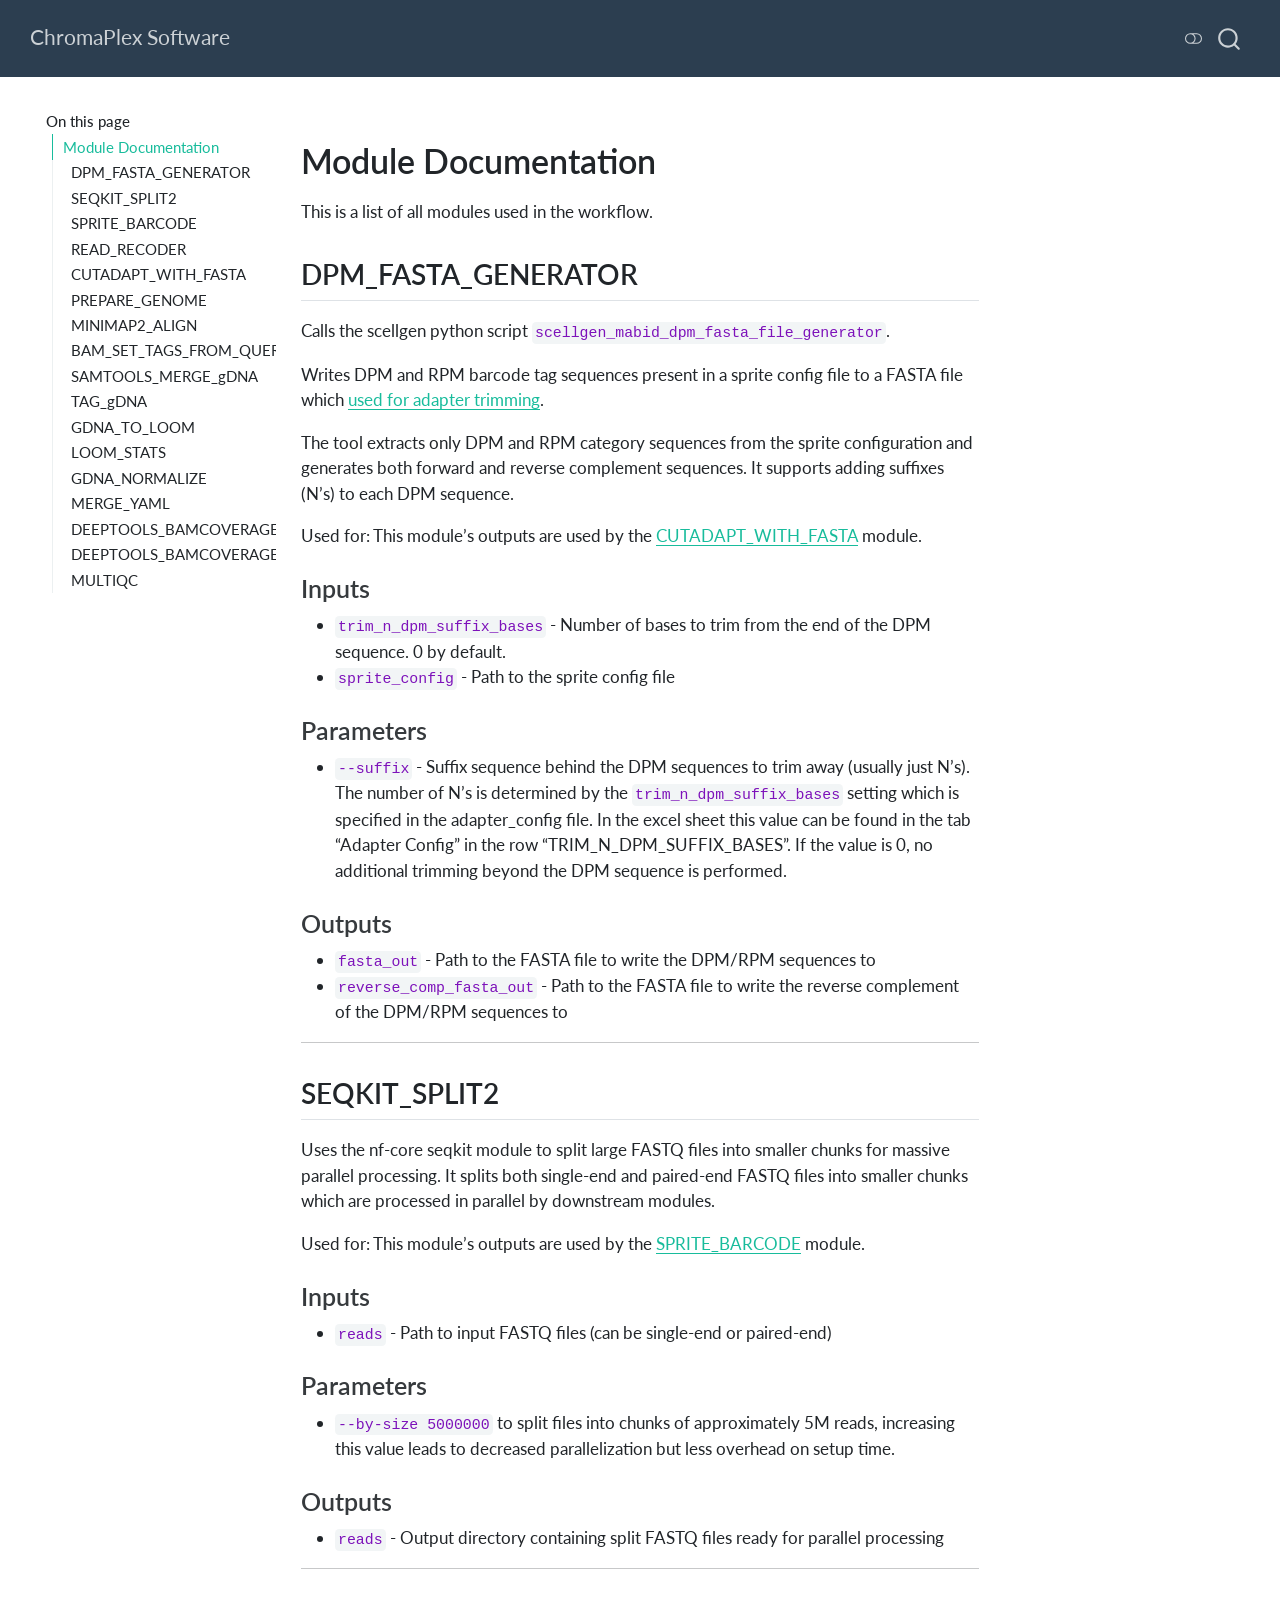
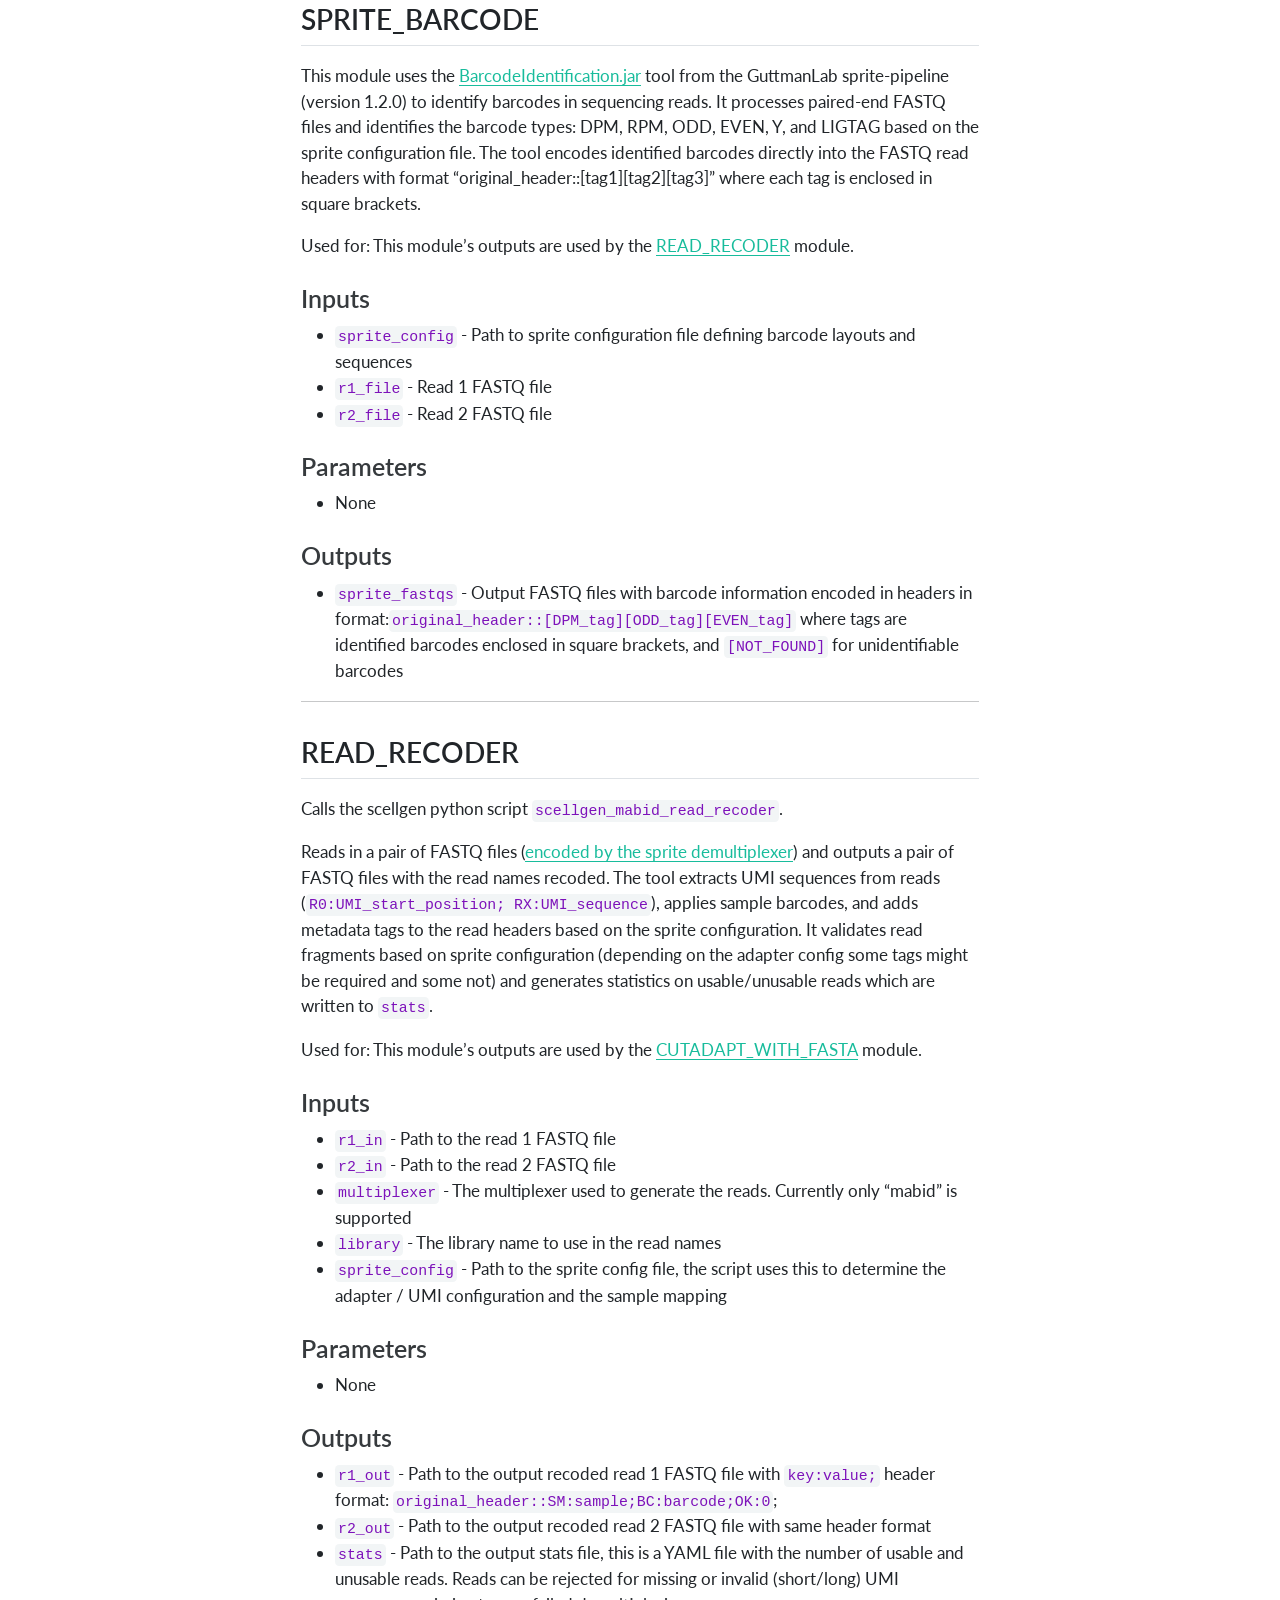
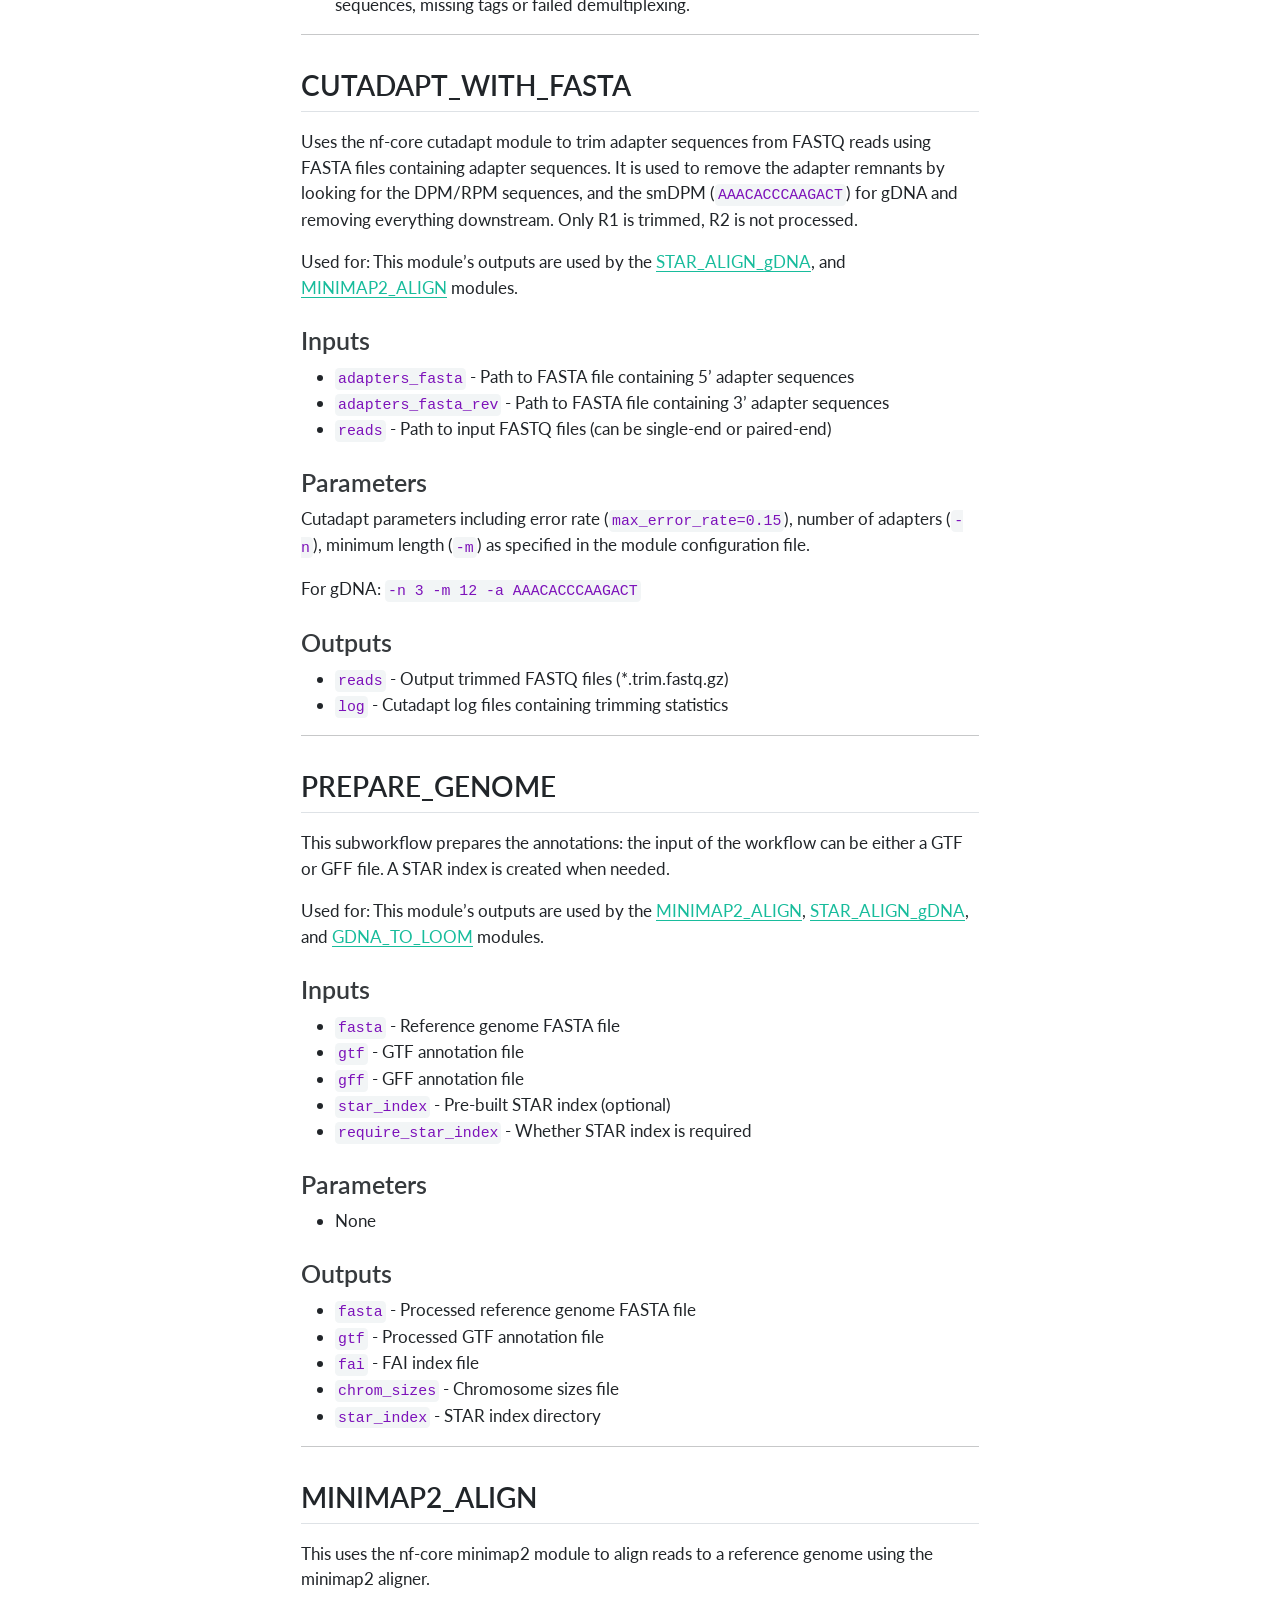
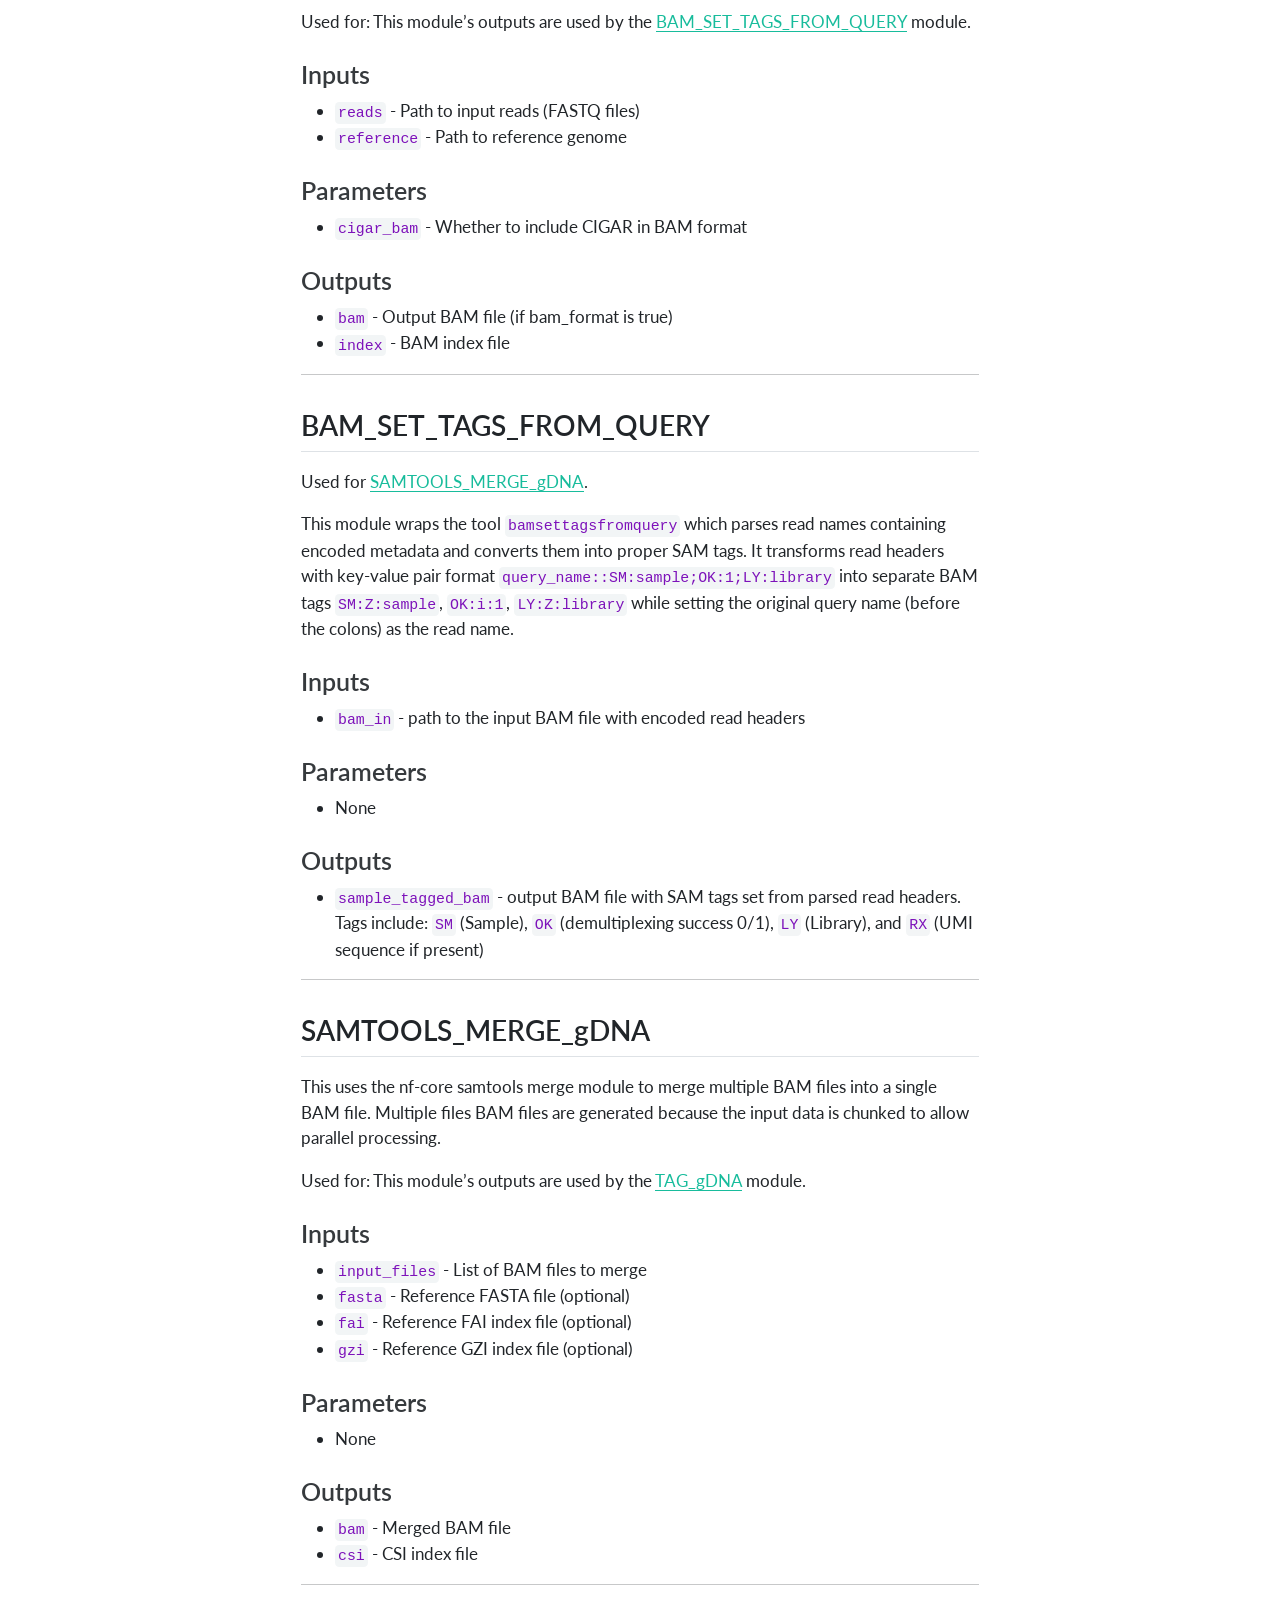
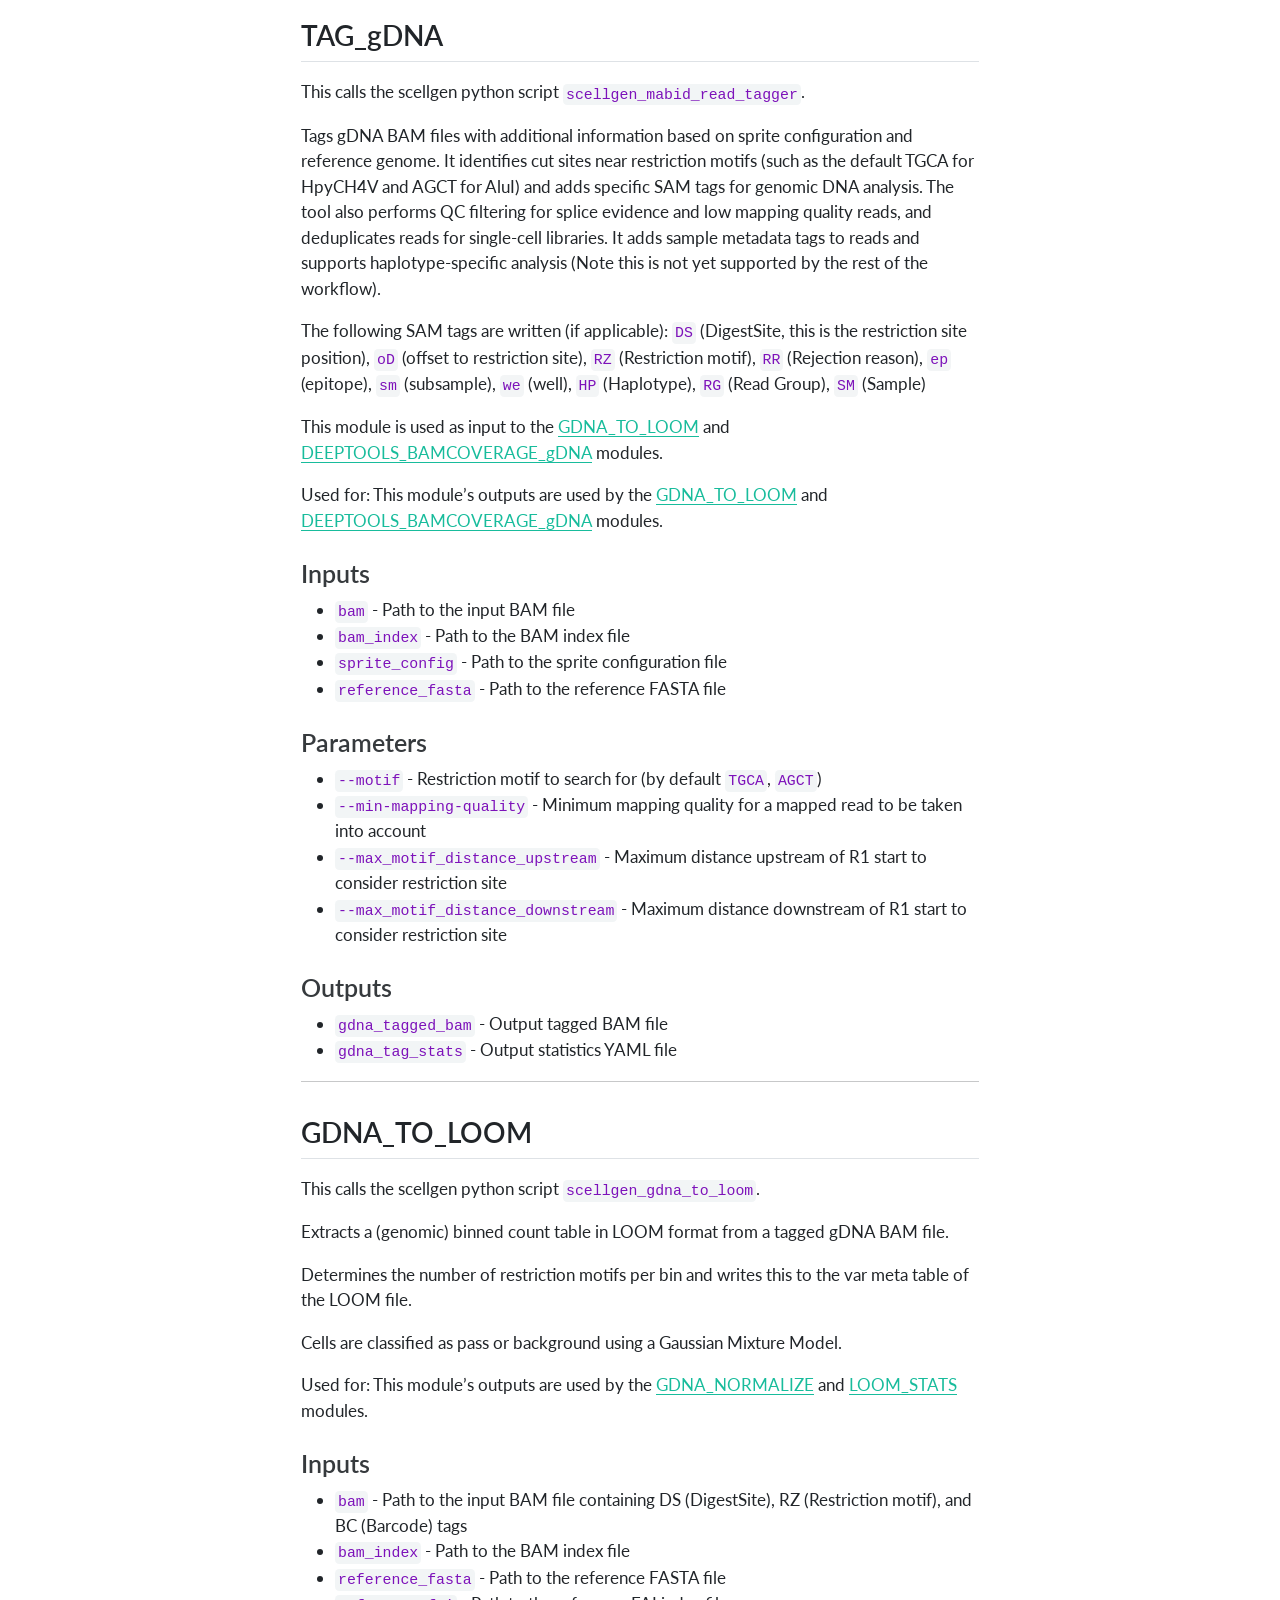
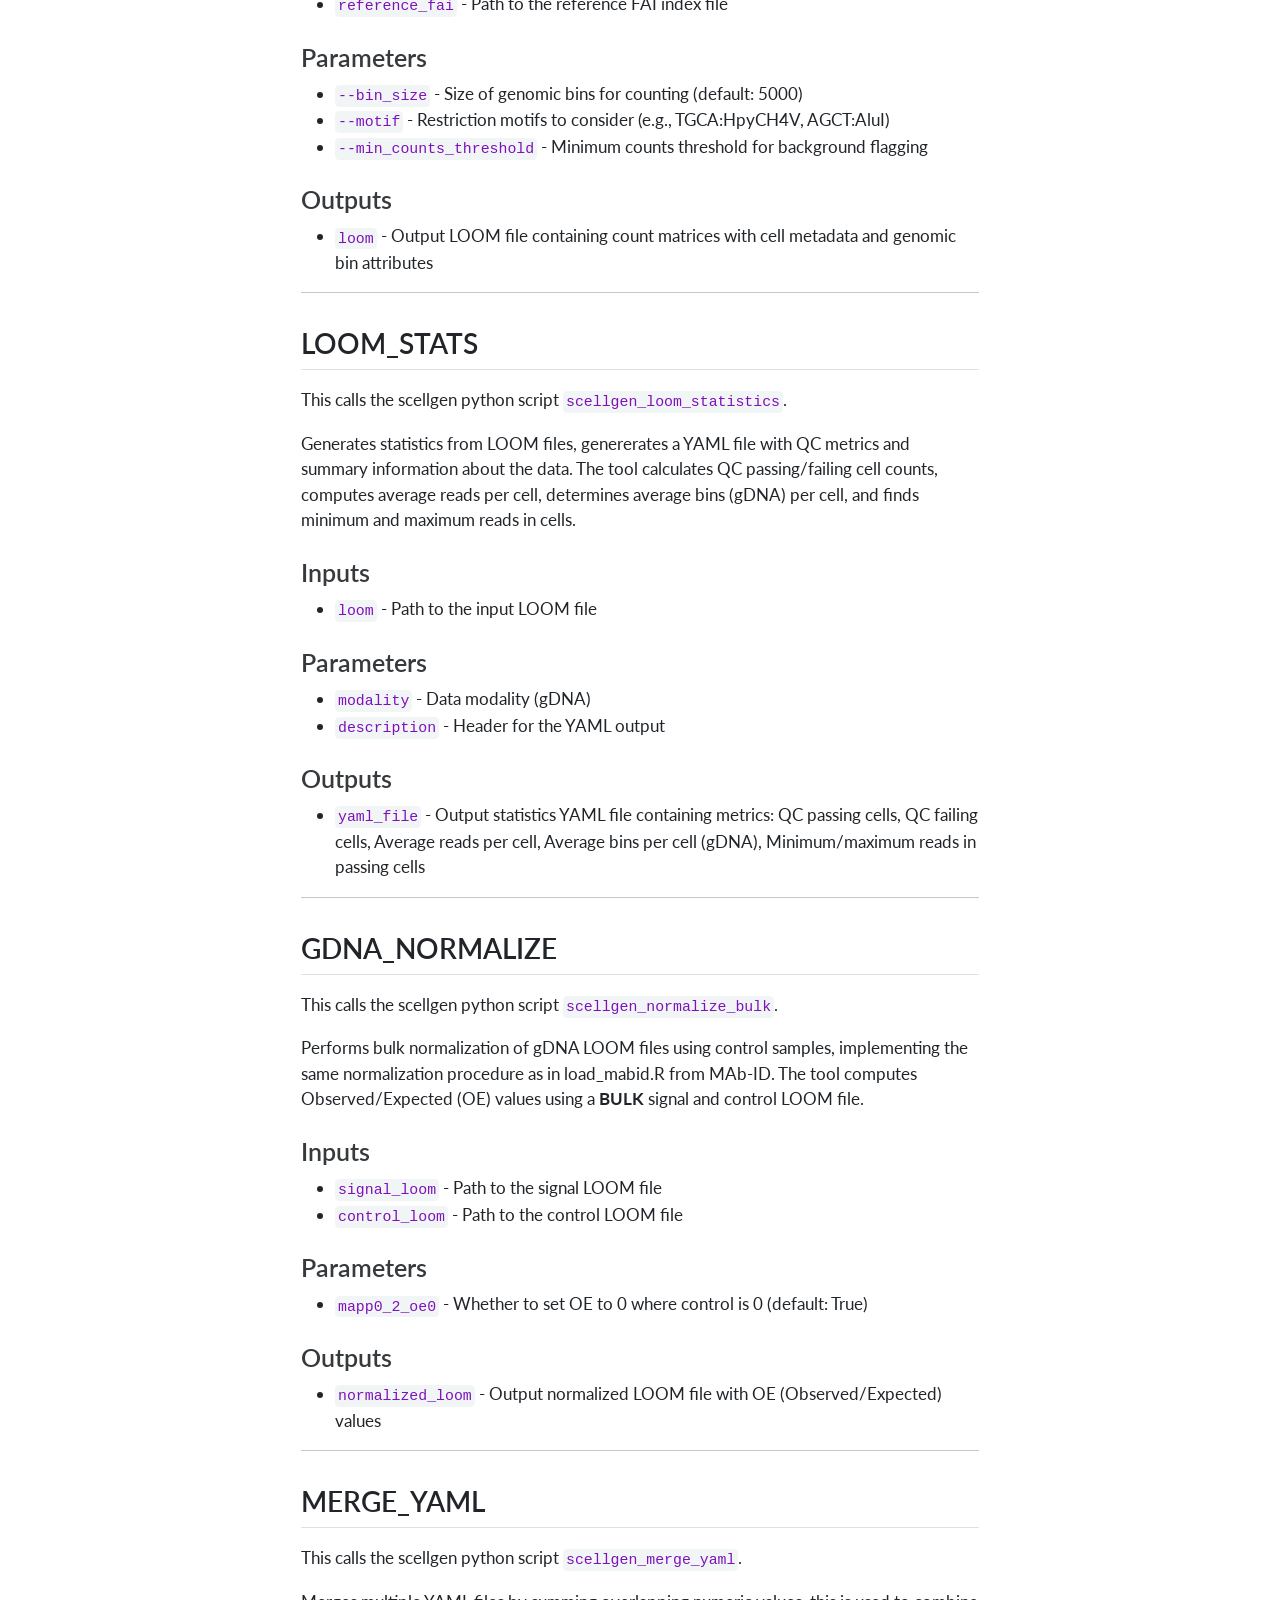
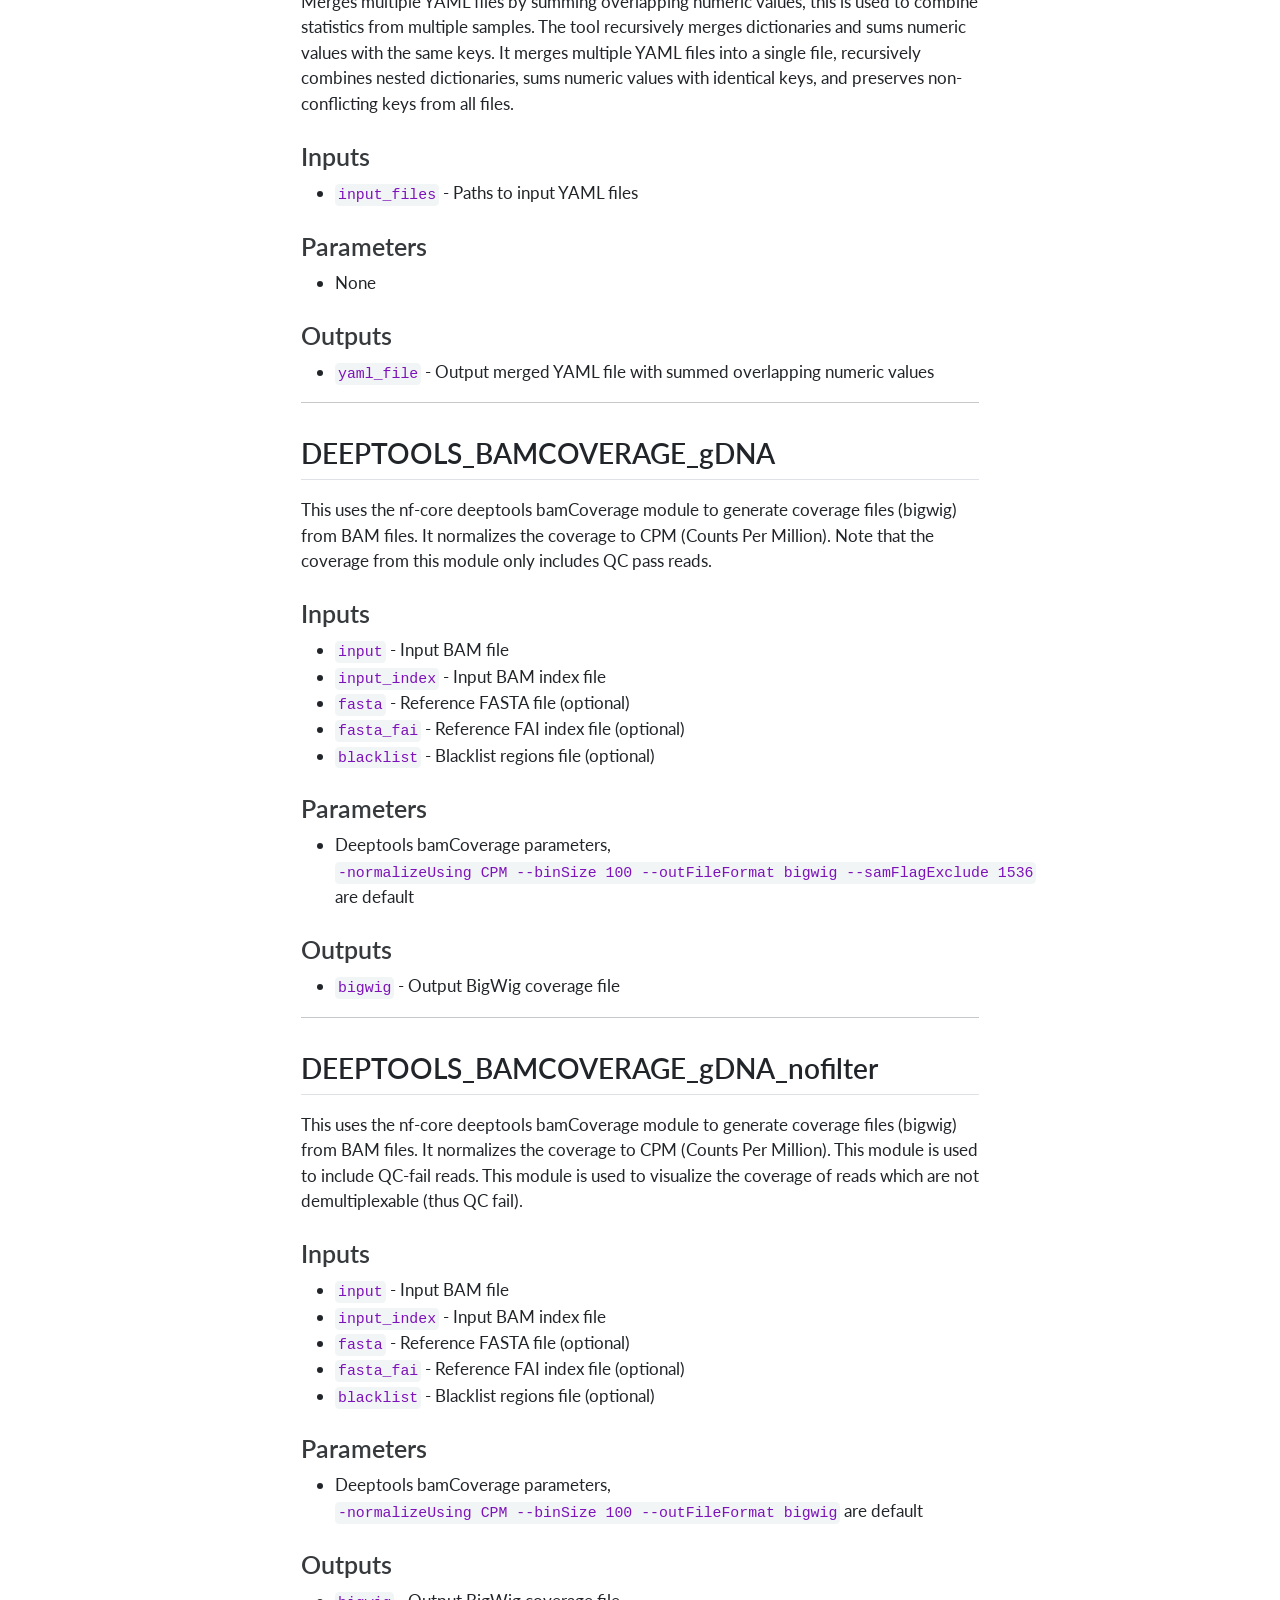
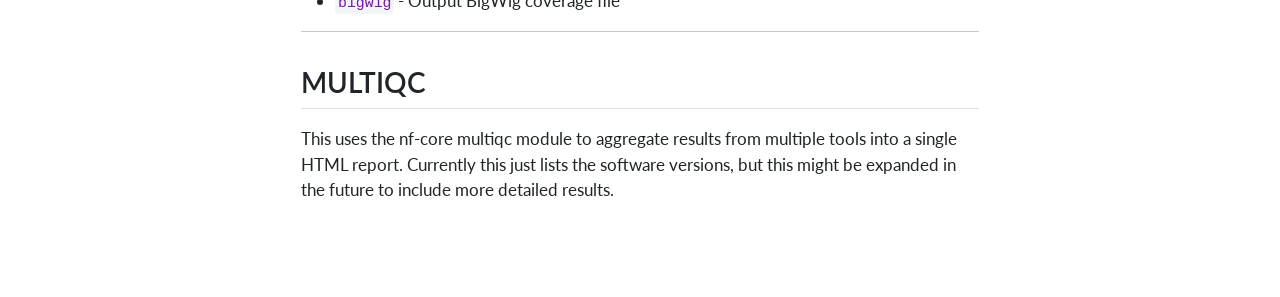
==== commit 02b53097: "add docs" ====
--- a/docs/documentation/modules.html
+++ b/docs/documentation/modules.html
@@ -7,7 +7,7 @@
 <meta name="viewport" content="width=device-width, initial-scale=1.0, user-scalable=yes">
 
 
-<title>modules</title>
+<title>modules – ChromaPlex Software</title>
 <style>
 /* Default styles provided by pandoc.
 ** See https://pandoc.org/MANUAL.html#variables-for-html for config info.
@@ -45,7 +45,7 @@
 <script src="../site_libs/bootstrap/bootstrap.min.js"></script>
 <link href="../site_libs/bootstrap/bootstrap-icons.css" rel="stylesheet">
 <link href="../site_libs/bootstrap/bootstrap-d7d307c413fb65b9bc198478a8ed2e51.min.css" rel="stylesheet" append-hash="true" class="quarto-color-scheme" id="quarto-bootstrap" data-mode="light">
-<link href="../site_libs/bootstrap/bootstrap-dark-c5d875d2f55a2044a411e298da852c41.min.css" rel="stylesheet" append-hash="true" class="quarto-color-scheme quarto-color-alternate" id="quarto-bootstrap" data-mode="dark">
+<link href="../site_libs/bootstrap/bootstrap-dark-ecda70610513bbd1daacafe1c5cee9bf.min.css" rel="stylesheet" append-hash="true" class="quarto-color-scheme quarto-color-alternate" id="quarto-bootstrap" data-mode="dark">
 <link href="../site_libs/bootstrap/bootstrap-d7d307c413fb65b9bc198478a8ed2e51.min.css" rel="stylesheet" append-hash="true" class="quarto-color-scheme-extra" id="quarto-bootstrap" data-mode="light">
 <script id="quarto-search-options" type="application/json">{
   "location": "navbar",
@@ -76,7 +76,6 @@
 }</script>
 
 
-<link rel="stylesheet" href="../assets/css/styles.css">
 </head>
 
 <body class="floating nav-fixed quarto-light"><script id="quarto-html-before-body" type="application/javascript">
@@ -248,30 +247,14 @@
     <nav class="navbar navbar-expand-lg " data-bs-theme="dark">
       <div class="navbar-container container-fluid">
       <div class="navbar-brand-container mx-auto">
-    <a href="../index.html" class="navbar-brand navbar-brand-logo">
-    <img src="../assets/images/sCellgen_logo.svg" alt="" class="navbar-logo light-content">
-    <img src="../assets/images/sCellgen_logo.svg" alt="" class="navbar-logo dark-content">
+    <a class="navbar-brand" href="../index.html">
+    <span class="navbar-title">ChromaPlex Software</span>
     </a>
   </div>
-            <div id="quarto-search" class="" title="Search"></div>
-          <button class="navbar-toggler" type="button" data-bs-toggle="collapse" data-bs-target="#navbarCollapse" aria-controls="navbarCollapse" role="menu" aria-expanded="false" aria-label="Toggle navigation" onclick="if (window.quartoToggleHeadroom) { window.quartoToggleHeadroom(); }">
-  <span class="navbar-toggler-icon"></span>
-</button>
-          <div class="collapse navbar-collapse" id="navbarCollapse">
-            <ul class="navbar-nav navbar-nav-scroll me-auto">
-  <li class="nav-item">
-    <a class="nav-link" href="../documentation/workflow.html"> 
-<span class="menu-text">Workflow</span></a>
-  </li>  
-  <li class="nav-item">
-    <a class="nav-link active" href="../documentation/modules.html" aria-current="page"> 
-<span class="menu-text">Module Documentation</span></a>
-  </li>  
-</ul>
-          </div> <!-- /navcollapse -->
-            <div class="quarto-navbar-tools">
+        <div class="quarto-navbar-tools tools-end">
   <a href="" class="quarto-color-scheme-toggle quarto-navigation-tool  px-1" onclick="window.quartoToggleColorScheme(); return false;" title="Toggle dark mode"><i class="bi"></i></a>
 </div>
+          <div id="quarto-search" class="" title="Search"></div>
       </div> <!-- /container-fluid -->
     </nav>
 </header>
@@ -399,7 +382,7 @@
 
 <section id="module-documentation" class="level1">
 <h1>Module Documentation</h1>
-<p>This is a list of all modules used in the workflow</p>
+<p>This is a list of all modules used in the workflow.</p>
 <section id="dpm_fasta_generator" class="level2">
 <h2 class="anchored" data-anchor-id="dpm_fasta_generator">DPM_FASTA_GENERATOR</h2>
 <p>Calls the scellgen python script <code>scellgen_mabid_dpm_fasta_file_generator</code>.</p>
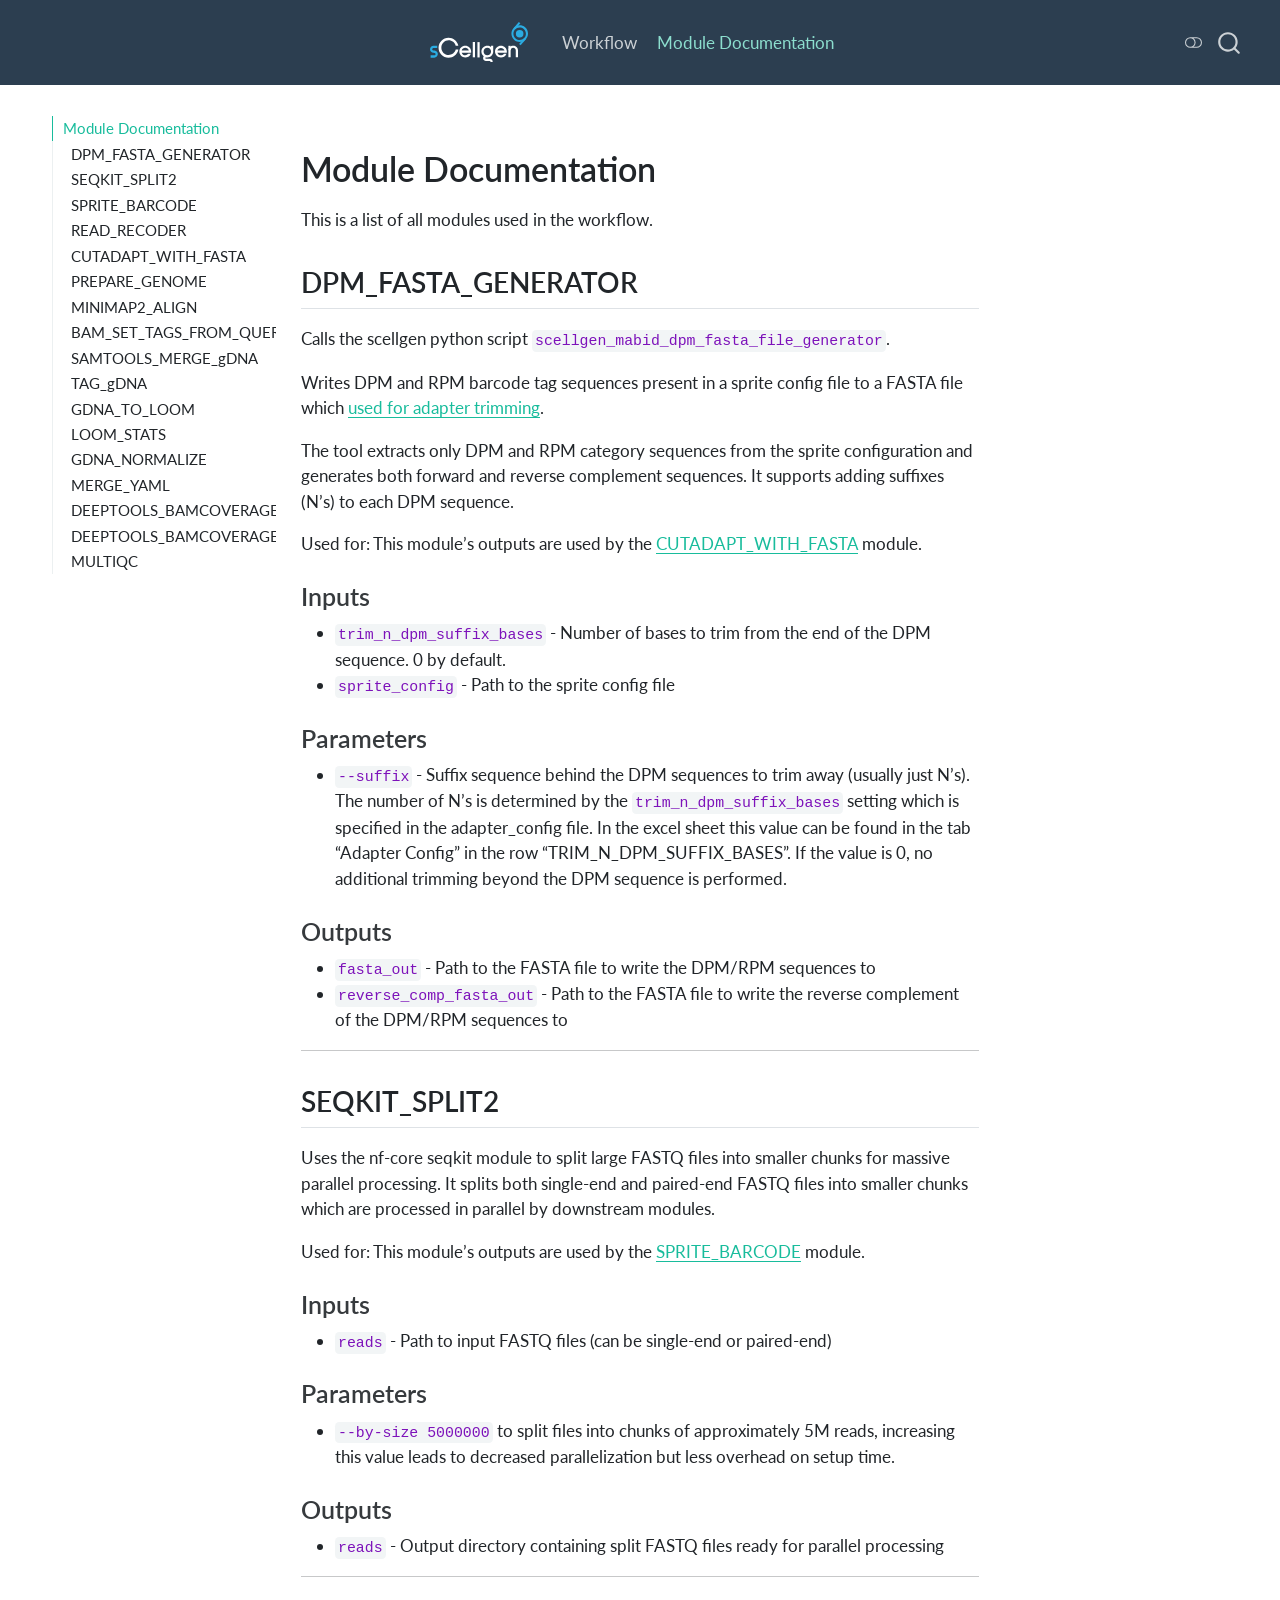
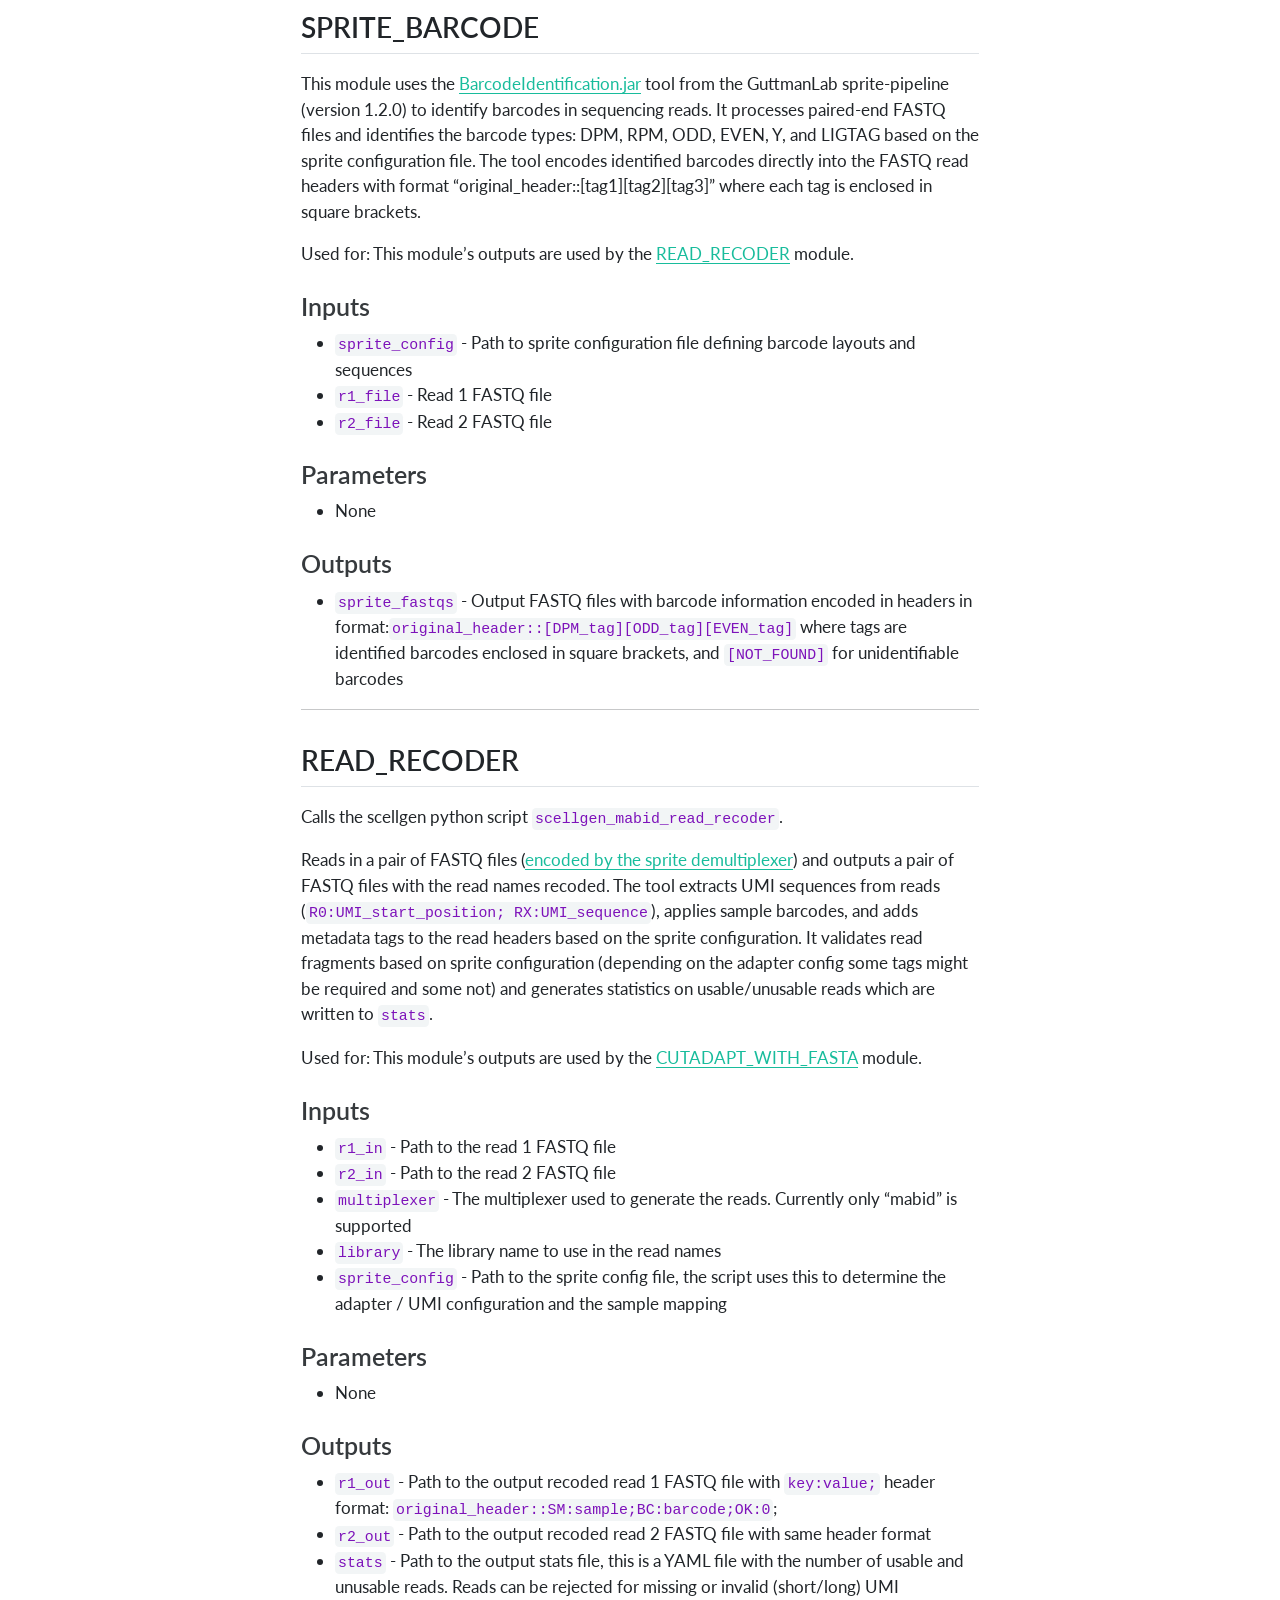
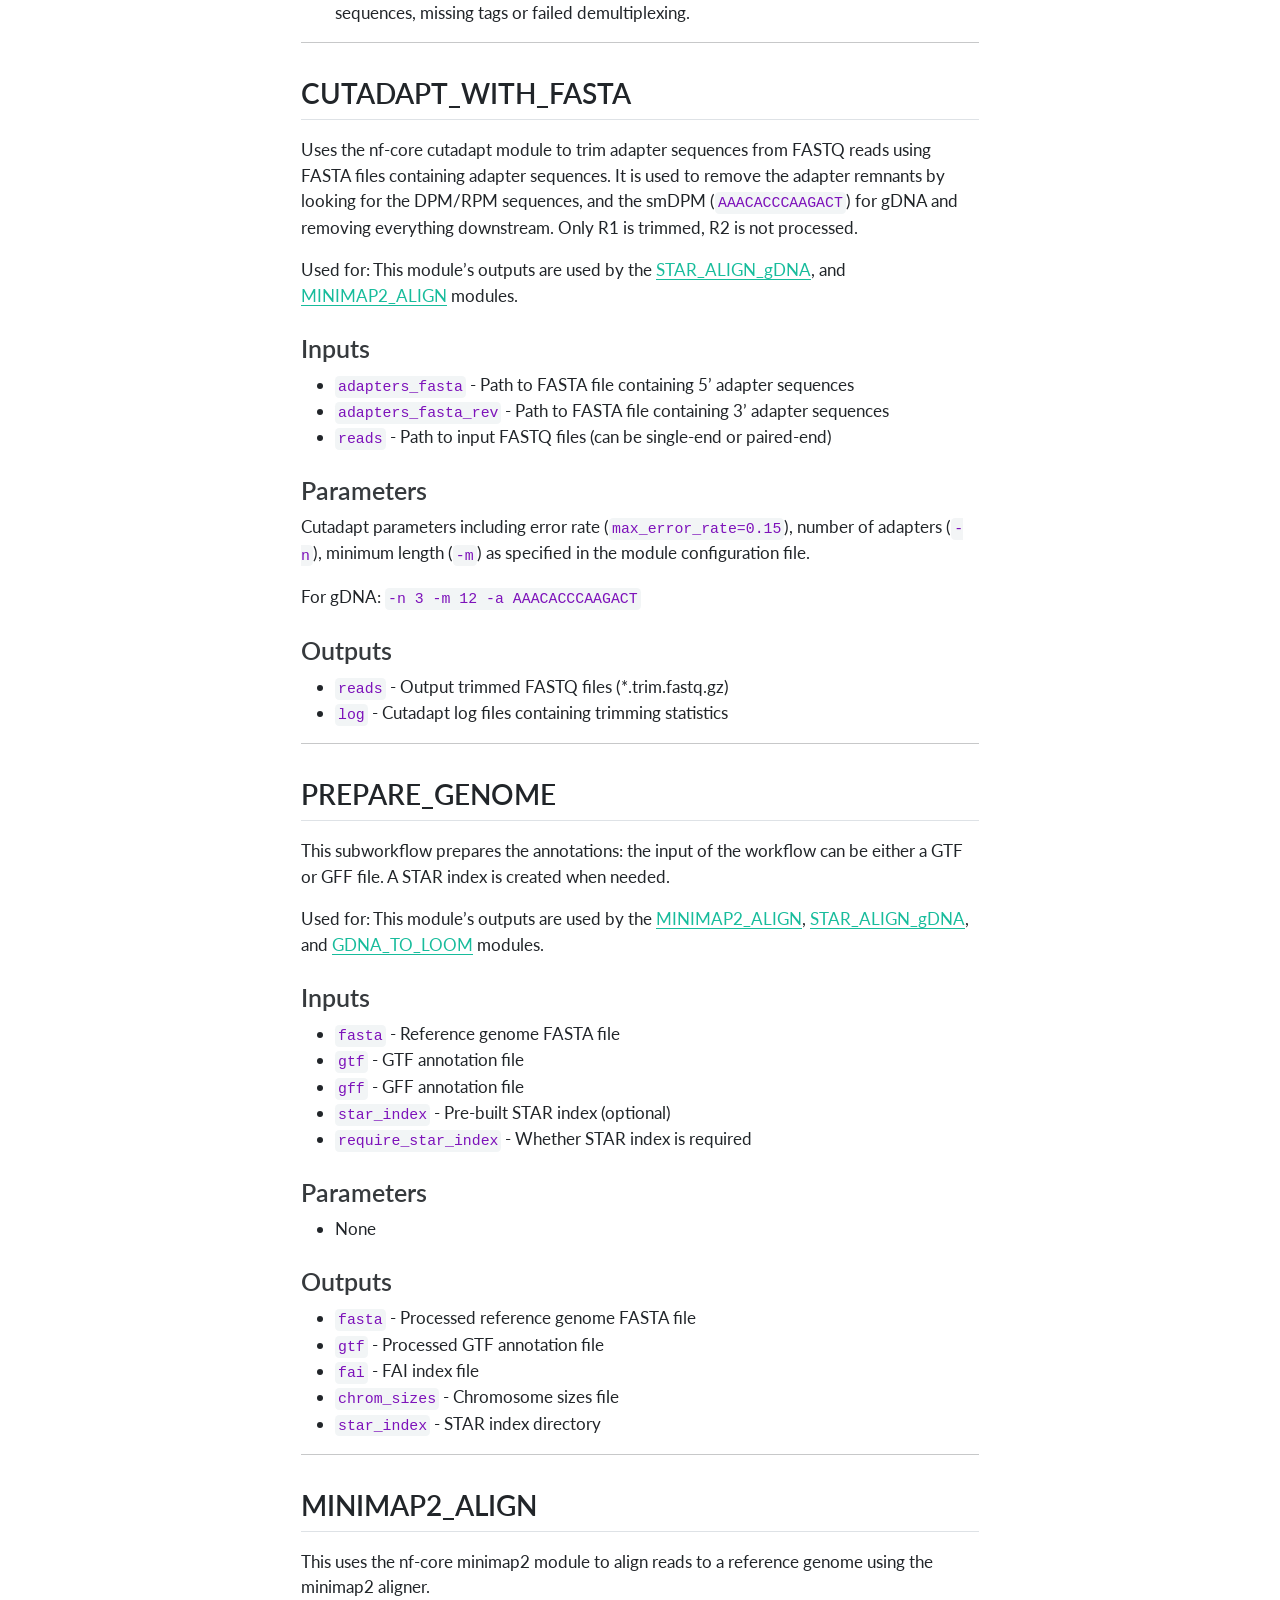
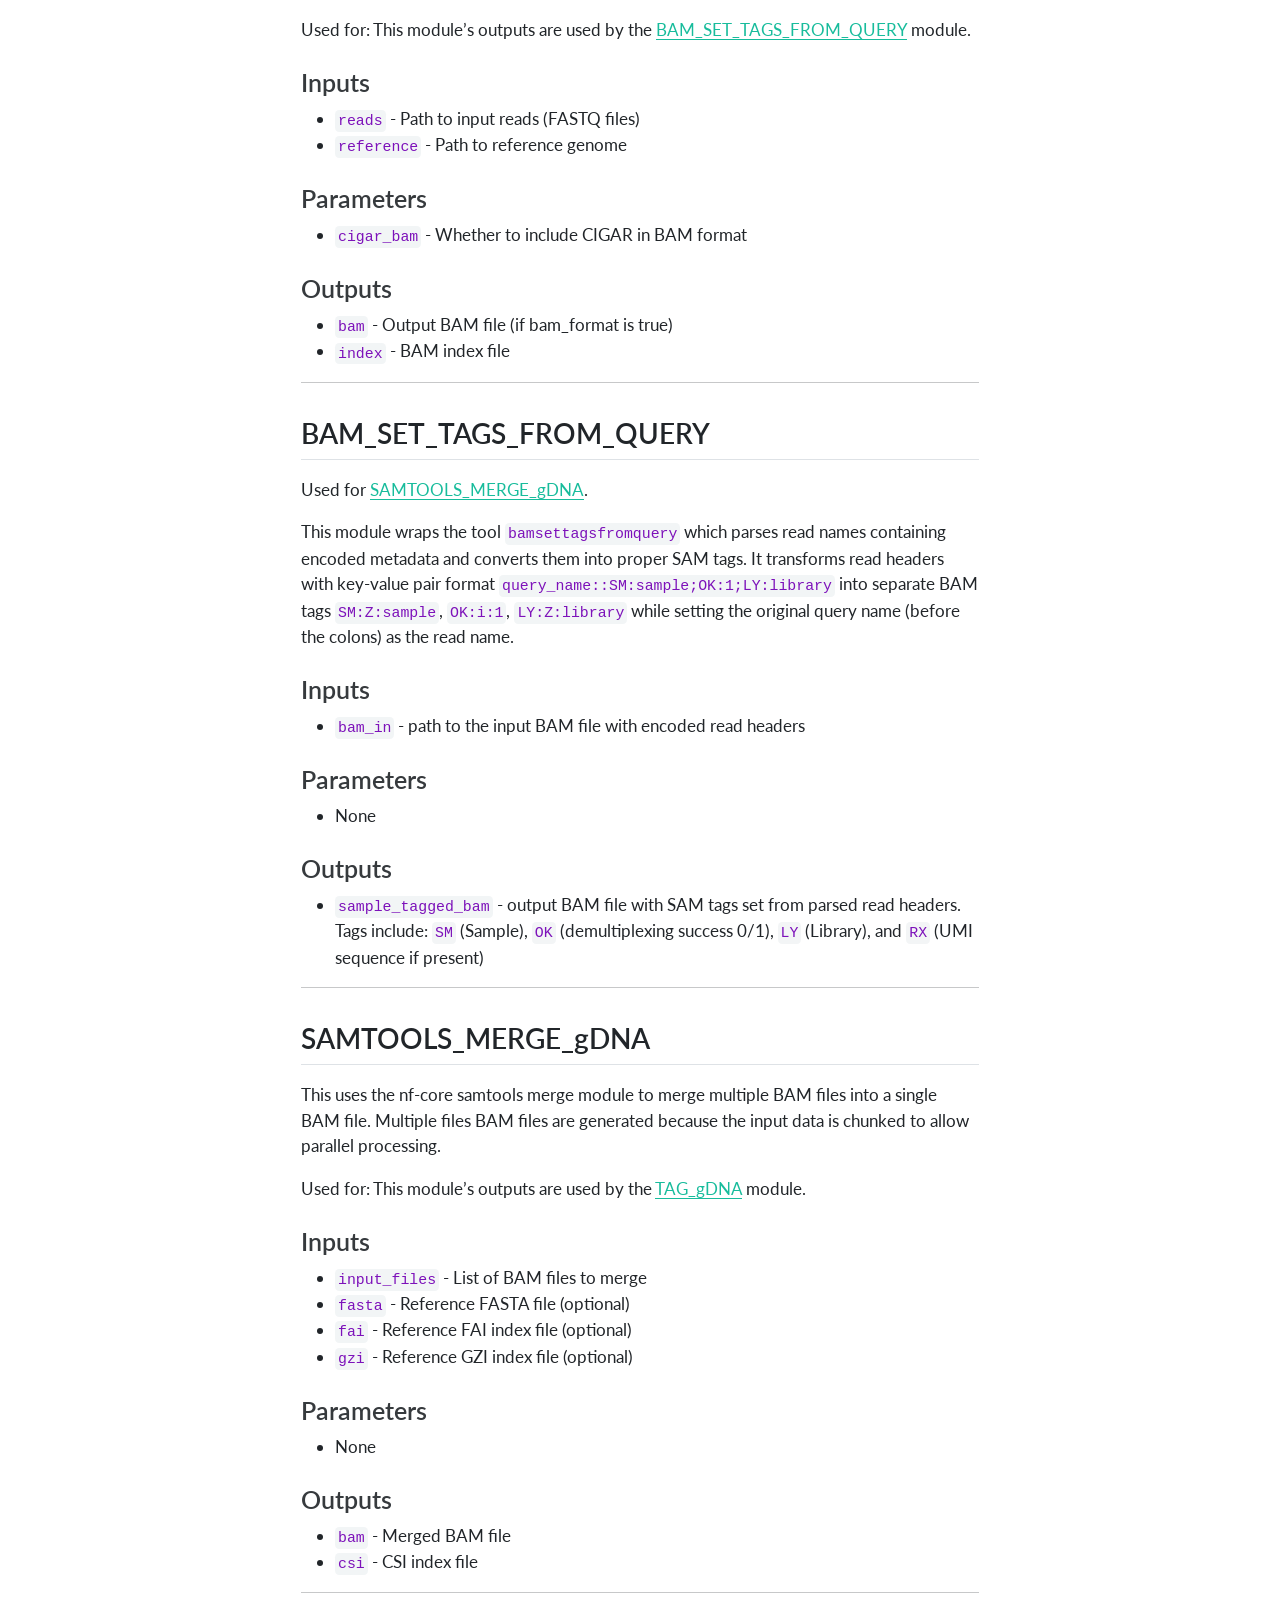
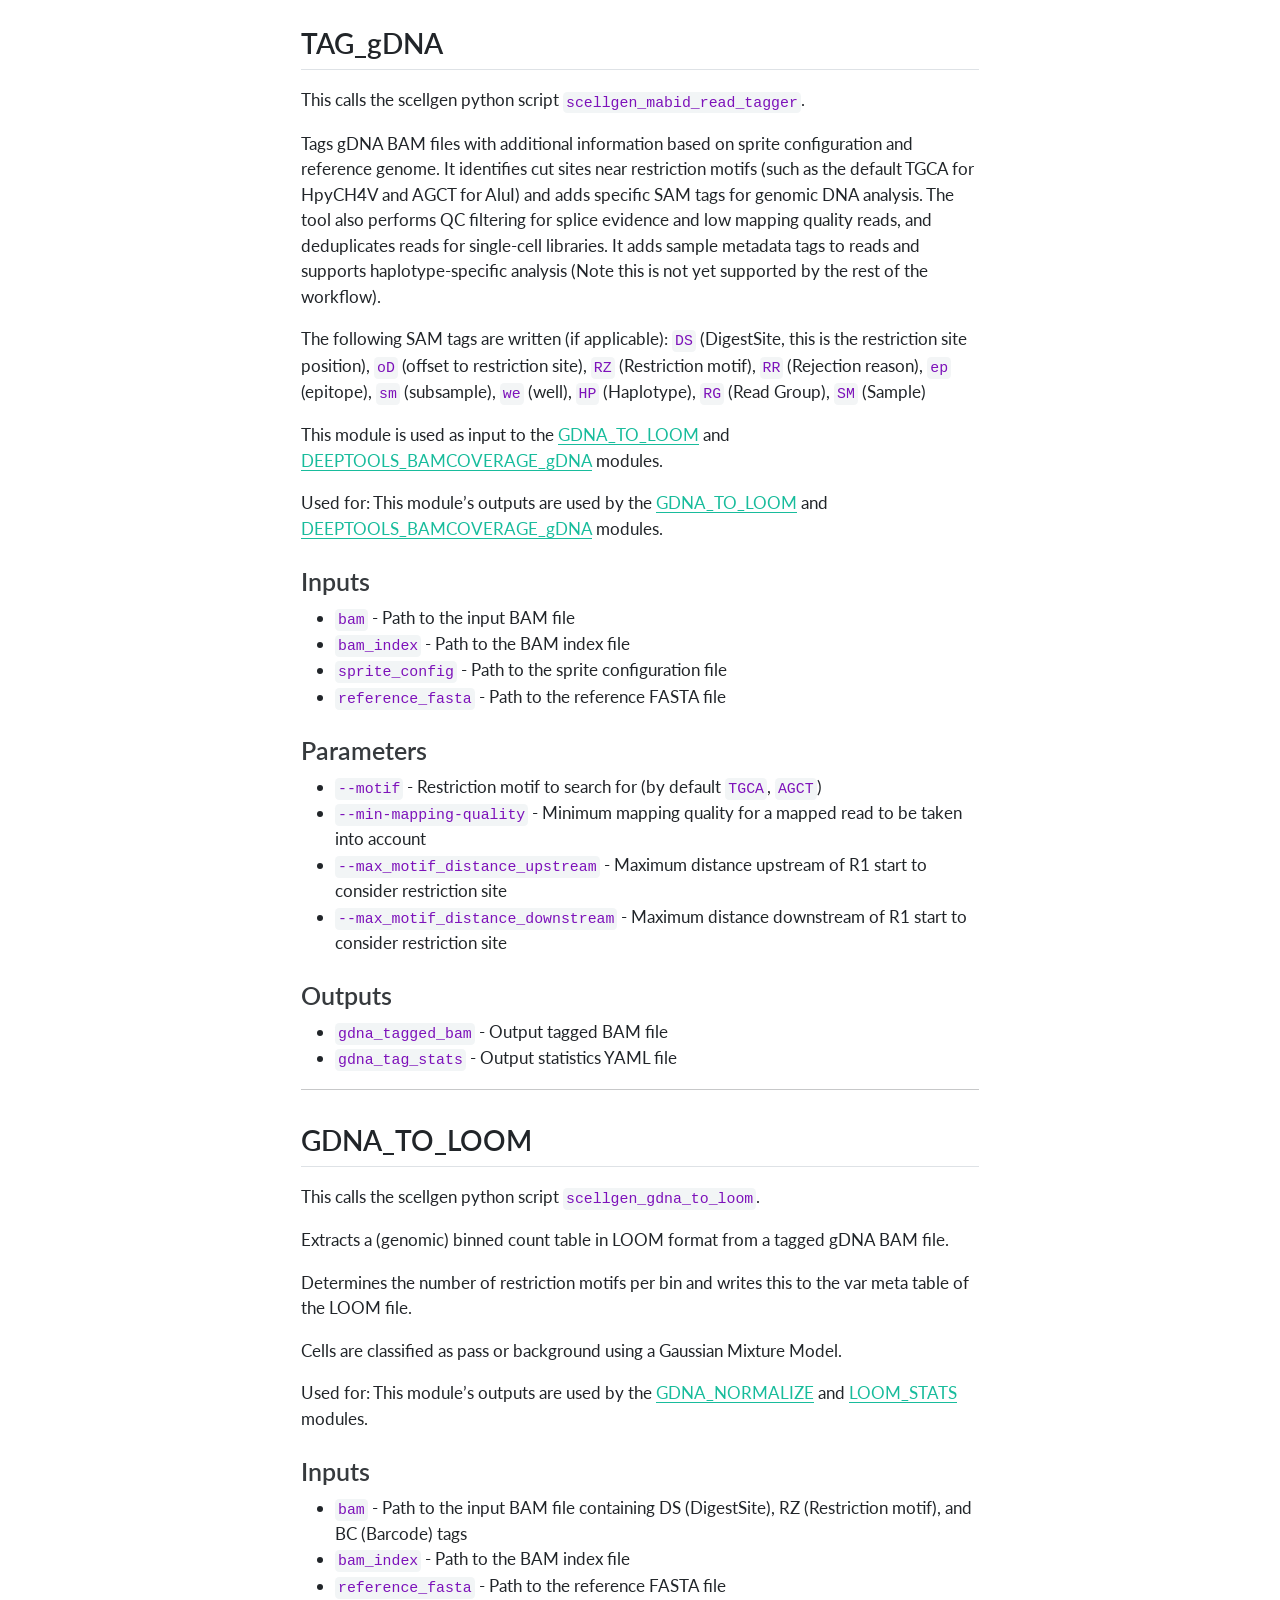
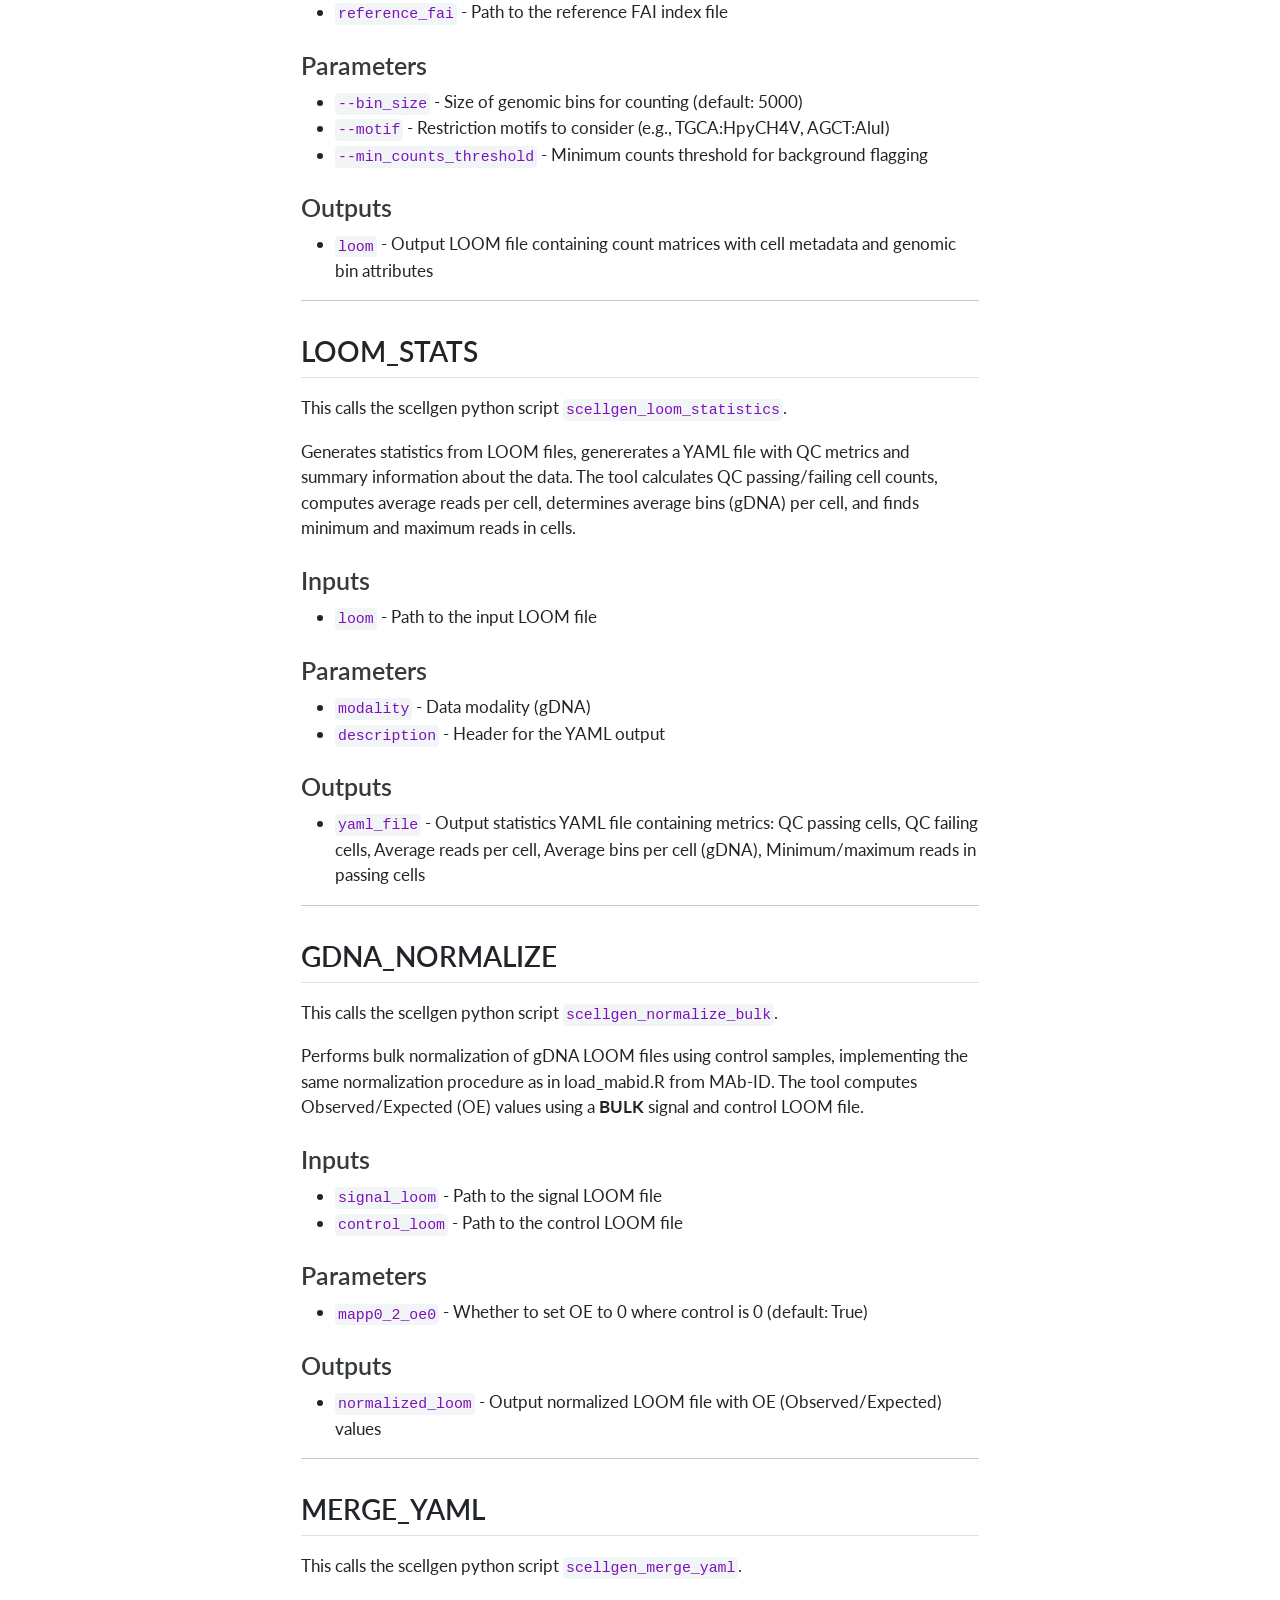
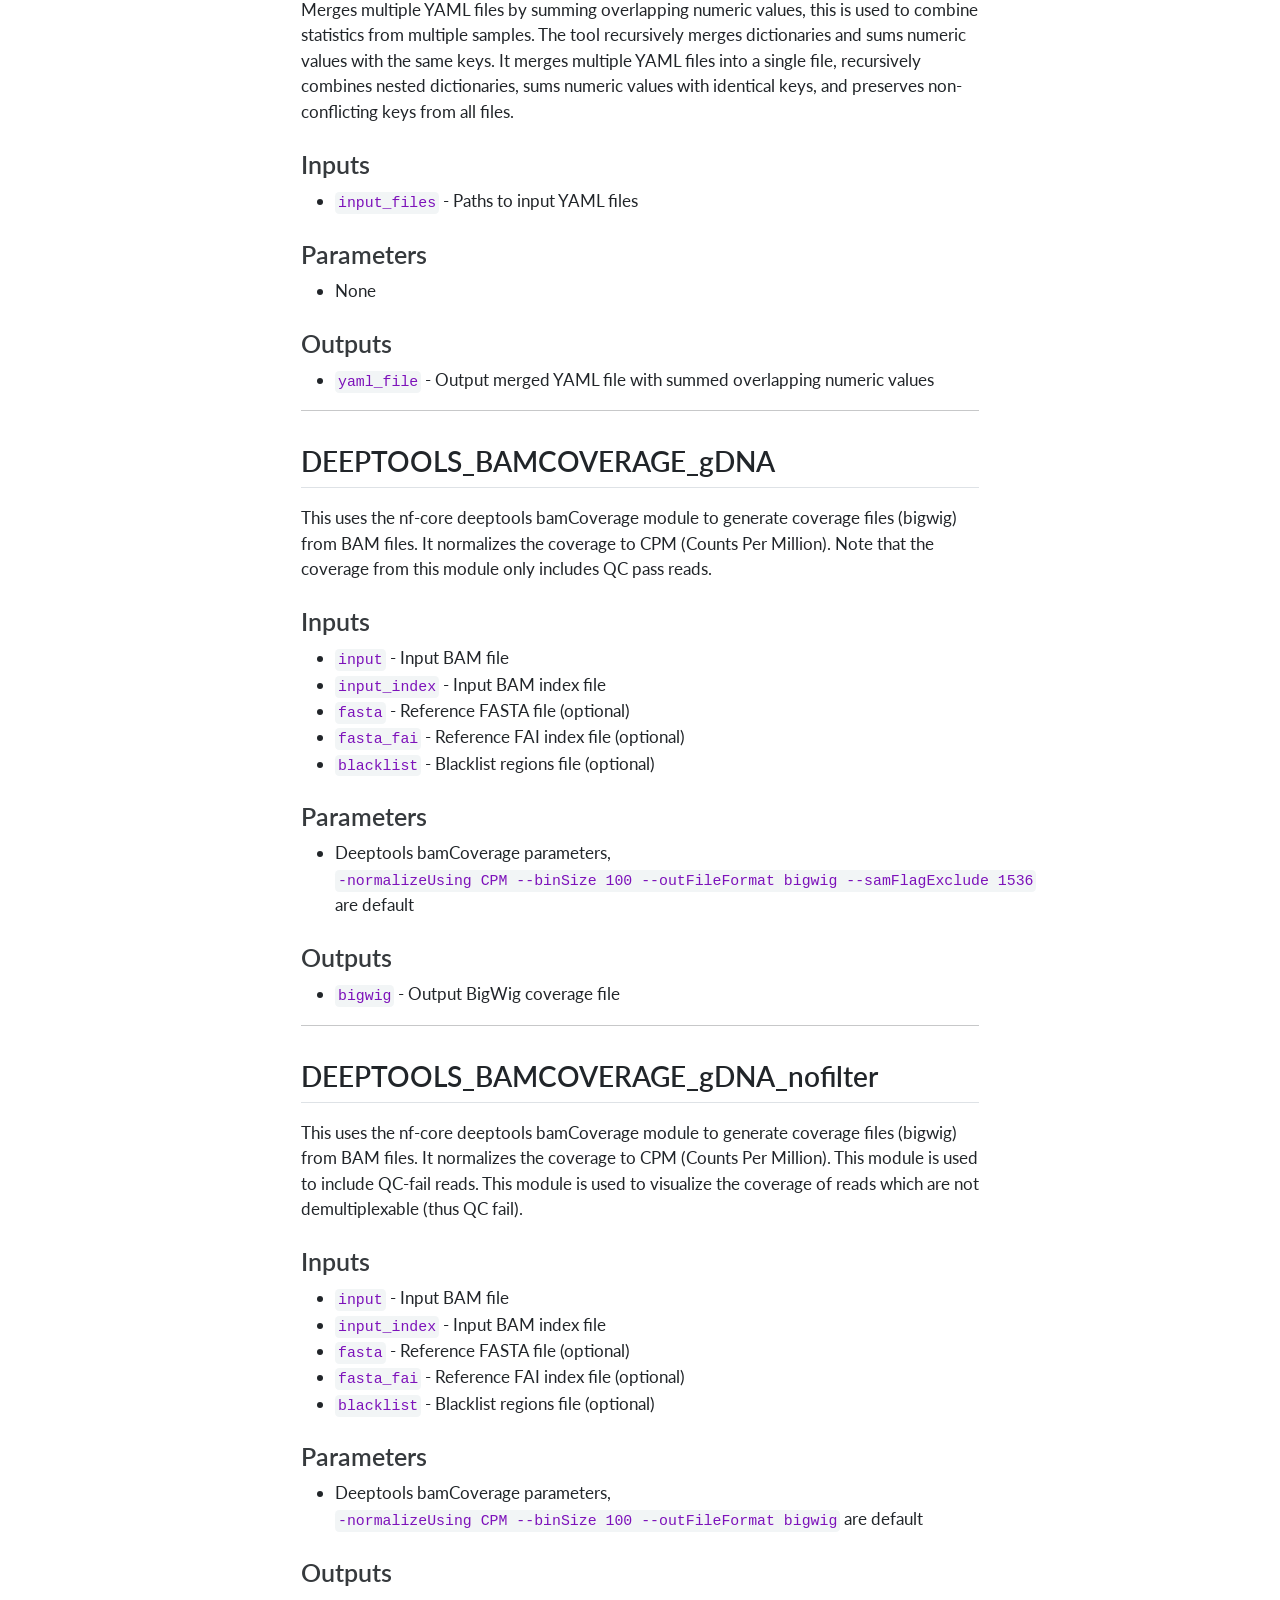
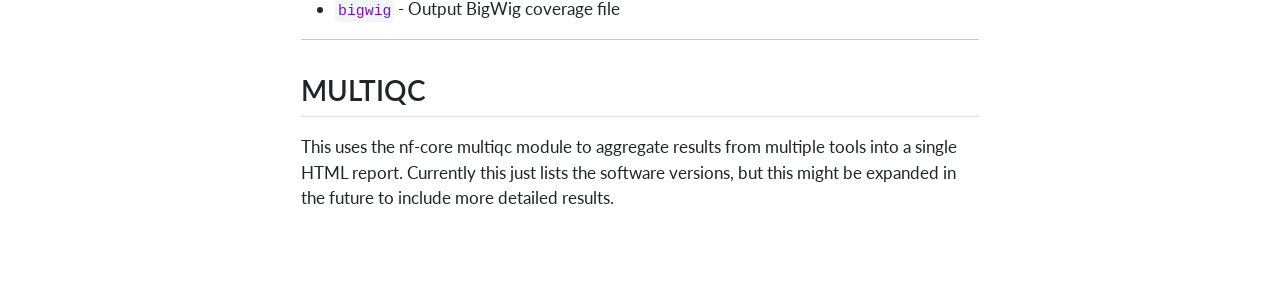
==== commit 5a190395: "fix" ====
--- a/docs/documentation/modules.html
+++ b/docs/documentation/modules.html
@@ -7,7 +7,7 @@
 <meta name="viewport" content="width=device-width, initial-scale=1.0, user-scalable=yes">
 
 
-<title>modules – ChromaPlex Software</title>
+<title>modules</title>
 <style>
 /* Default styles provided by pandoc.
 ** See https://pandoc.org/MANUAL.html#variables-for-html for config info.
@@ -45,7 +45,7 @@
 <script src="../site_libs/bootstrap/bootstrap.min.js"></script>
 <link href="../site_libs/bootstrap/bootstrap-icons.css" rel="stylesheet">
 <link href="../site_libs/bootstrap/bootstrap-d7d307c413fb65b9bc198478a8ed2e51.min.css" rel="stylesheet" append-hash="true" class="quarto-color-scheme" id="quarto-bootstrap" data-mode="light">
-<link href="../site_libs/bootstrap/bootstrap-dark-ecda70610513bbd1daacafe1c5cee9bf.min.css" rel="stylesheet" append-hash="true" class="quarto-color-scheme quarto-color-alternate" id="quarto-bootstrap" data-mode="dark">
+<link href="../site_libs/bootstrap/bootstrap-dark-c5d875d2f55a2044a411e298da852c41.min.css" rel="stylesheet" append-hash="true" class="quarto-color-scheme quarto-color-alternate" id="quarto-bootstrap" data-mode="dark">
 <link href="../site_libs/bootstrap/bootstrap-d7d307c413fb65b9bc198478a8ed2e51.min.css" rel="stylesheet" append-hash="true" class="quarto-color-scheme-extra" id="quarto-bootstrap" data-mode="light">
 <script id="quarto-search-options" type="application/json">{
   "location": "navbar",
@@ -76,6 +76,7 @@
 }</script>
 
 
+<link rel="stylesheet" href="../assets/css/styles.css">
 </head>
 
 <body class="floating nav-fixed quarto-light"><script id="quarto-html-before-body" type="application/javascript">
@@ -247,14 +248,30 @@
     <nav class="navbar navbar-expand-lg " data-bs-theme="dark">
       <div class="navbar-container container-fluid">
       <div class="navbar-brand-container mx-auto">
-    <a class="navbar-brand" href="../index.html">
-    <span class="navbar-title">ChromaPlex Software</span>
+    <a href="../index.html" class="navbar-brand navbar-brand-logo">
+    <img src="../assets/images/sCellgen_logo.svg" alt="" class="navbar-logo light-content">
+    <img src="../assets/images/sCellgen_logo.svg" alt="" class="navbar-logo dark-content">
     </a>
   </div>
-        <div class="quarto-navbar-tools tools-end">
+            <div id="quarto-search" class="" title="Search"></div>
+          <button class="navbar-toggler" type="button" data-bs-toggle="collapse" data-bs-target="#navbarCollapse" aria-controls="navbarCollapse" role="menu" aria-expanded="false" aria-label="Toggle navigation" onclick="if (window.quartoToggleHeadroom) { window.quartoToggleHeadroom(); }">
+  <span class="navbar-toggler-icon"></span>
+</button>
+          <div class="collapse navbar-collapse" id="navbarCollapse">
+            <ul class="navbar-nav navbar-nav-scroll me-auto">
+  <li class="nav-item">
+    <a class="nav-link" href="../documentation/workflow.html"> 
+<span class="menu-text">Workflow</span></a>
+  </li>  
+  <li class="nav-item">
+    <a class="nav-link active" href="../documentation/modules.html" aria-current="page"> 
+<span class="menu-text">Module Documentation</span></a>
+  </li>  
+</ul>
+          </div> <!-- /navcollapse -->
+            <div class="quarto-navbar-tools">
   <a href="" class="quarto-color-scheme-toggle quarto-navigation-tool  px-1" onclick="window.quartoToggleColorScheme(); return false;" title="Toggle dark mode"><i class="bi"></i></a>
 </div>
-          <div id="quarto-search" class="" title="Search"></div>
       </div> <!-- /container-fluid -->
     </nav>
 </header>
--- a/docs/assets/css/styles.css
+++ b/docs/assets/css/styles.css
@@ -0,0 +1,23 @@
+/* Ensure the logo fits nicely in the navbar */
+.navbar-brand img {
+  height: 40px !important; /* Adjust this value to match your desired visual size */
+  width: auto !important;
+  max-height: 100%;
+  padding-left: 400px;
+  padding-right: 20px;
+}
+
+/* Hides the "On this page" text in the sidebar */
+#toc-header {
+  display: none !important;
+}
+
+/* Optional: Removes the top border or extra padding if needed */
+/* nav#TOC {
+  padding-top: 0 !important;
+} */
+
+/* Alternative for hiding TOC header if #toc-header is insufficient */
+#TOC > h2 {
+  display: none !important;
+}
